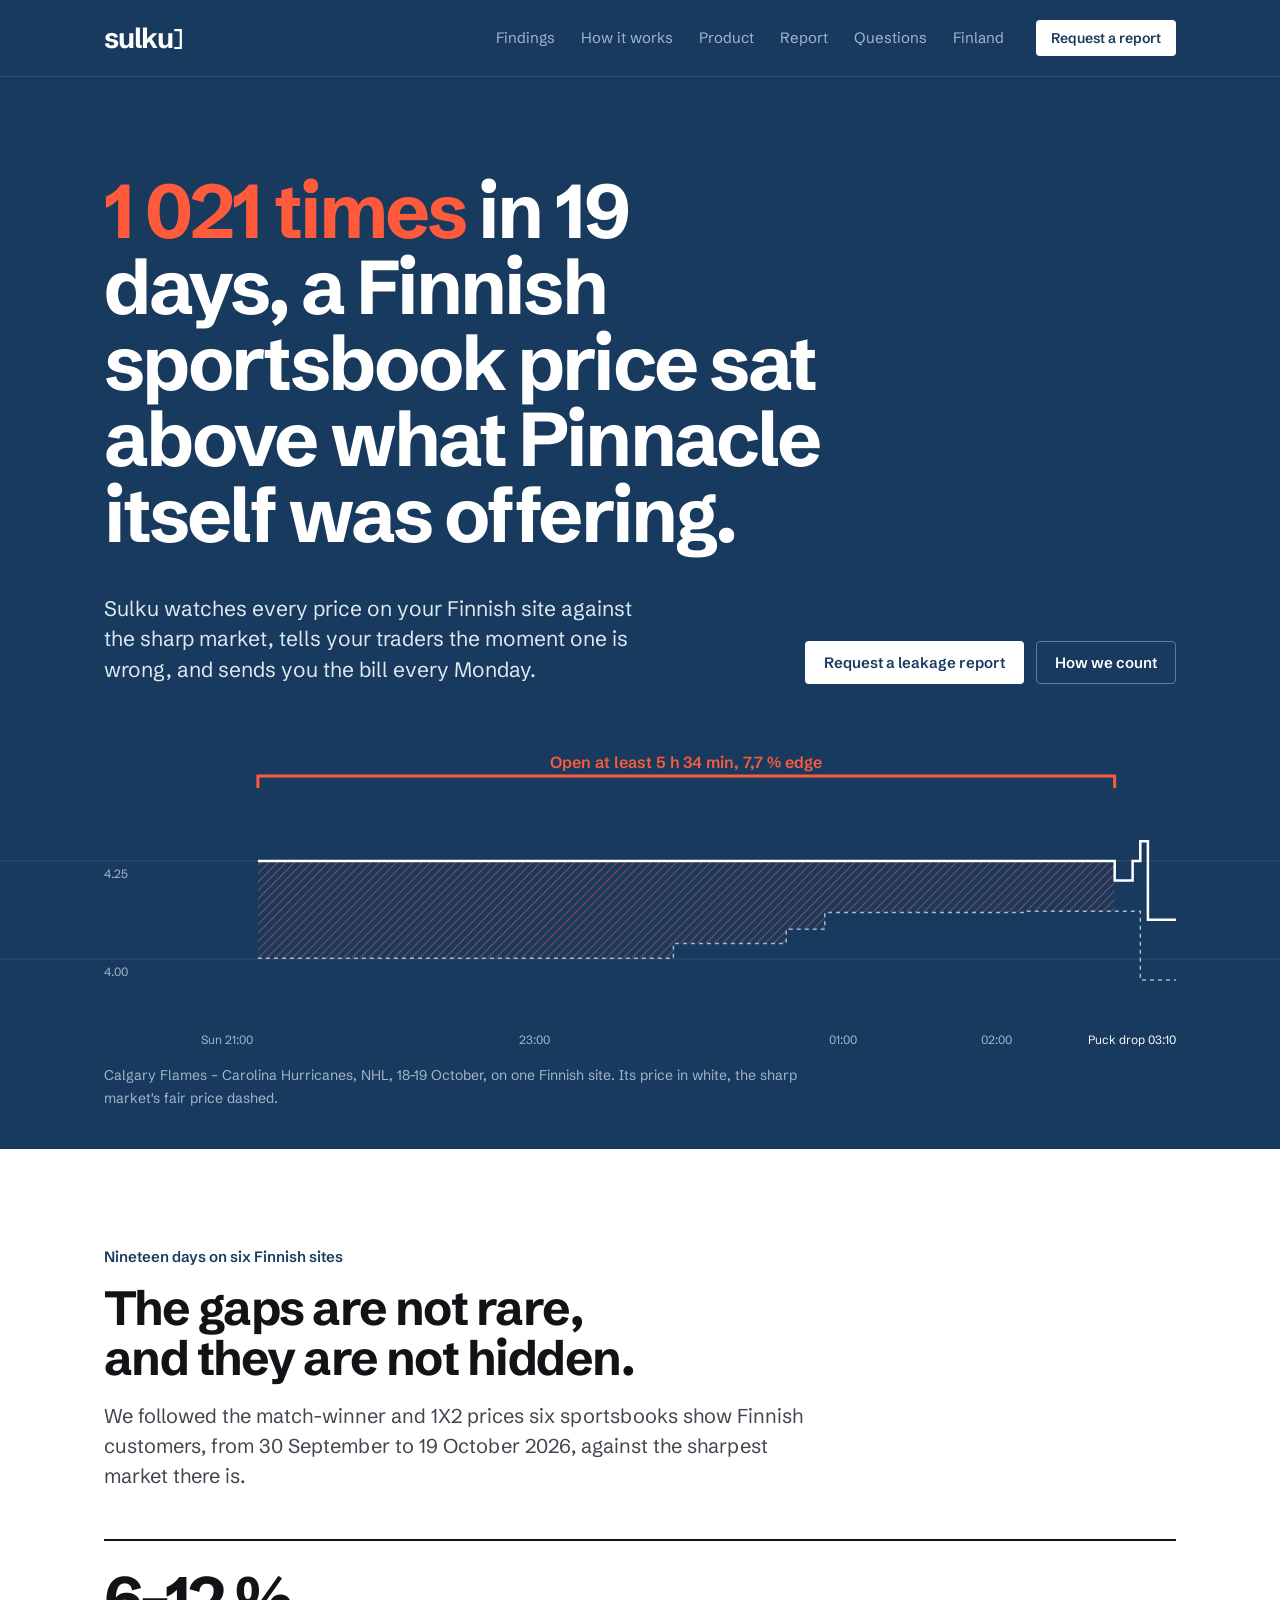
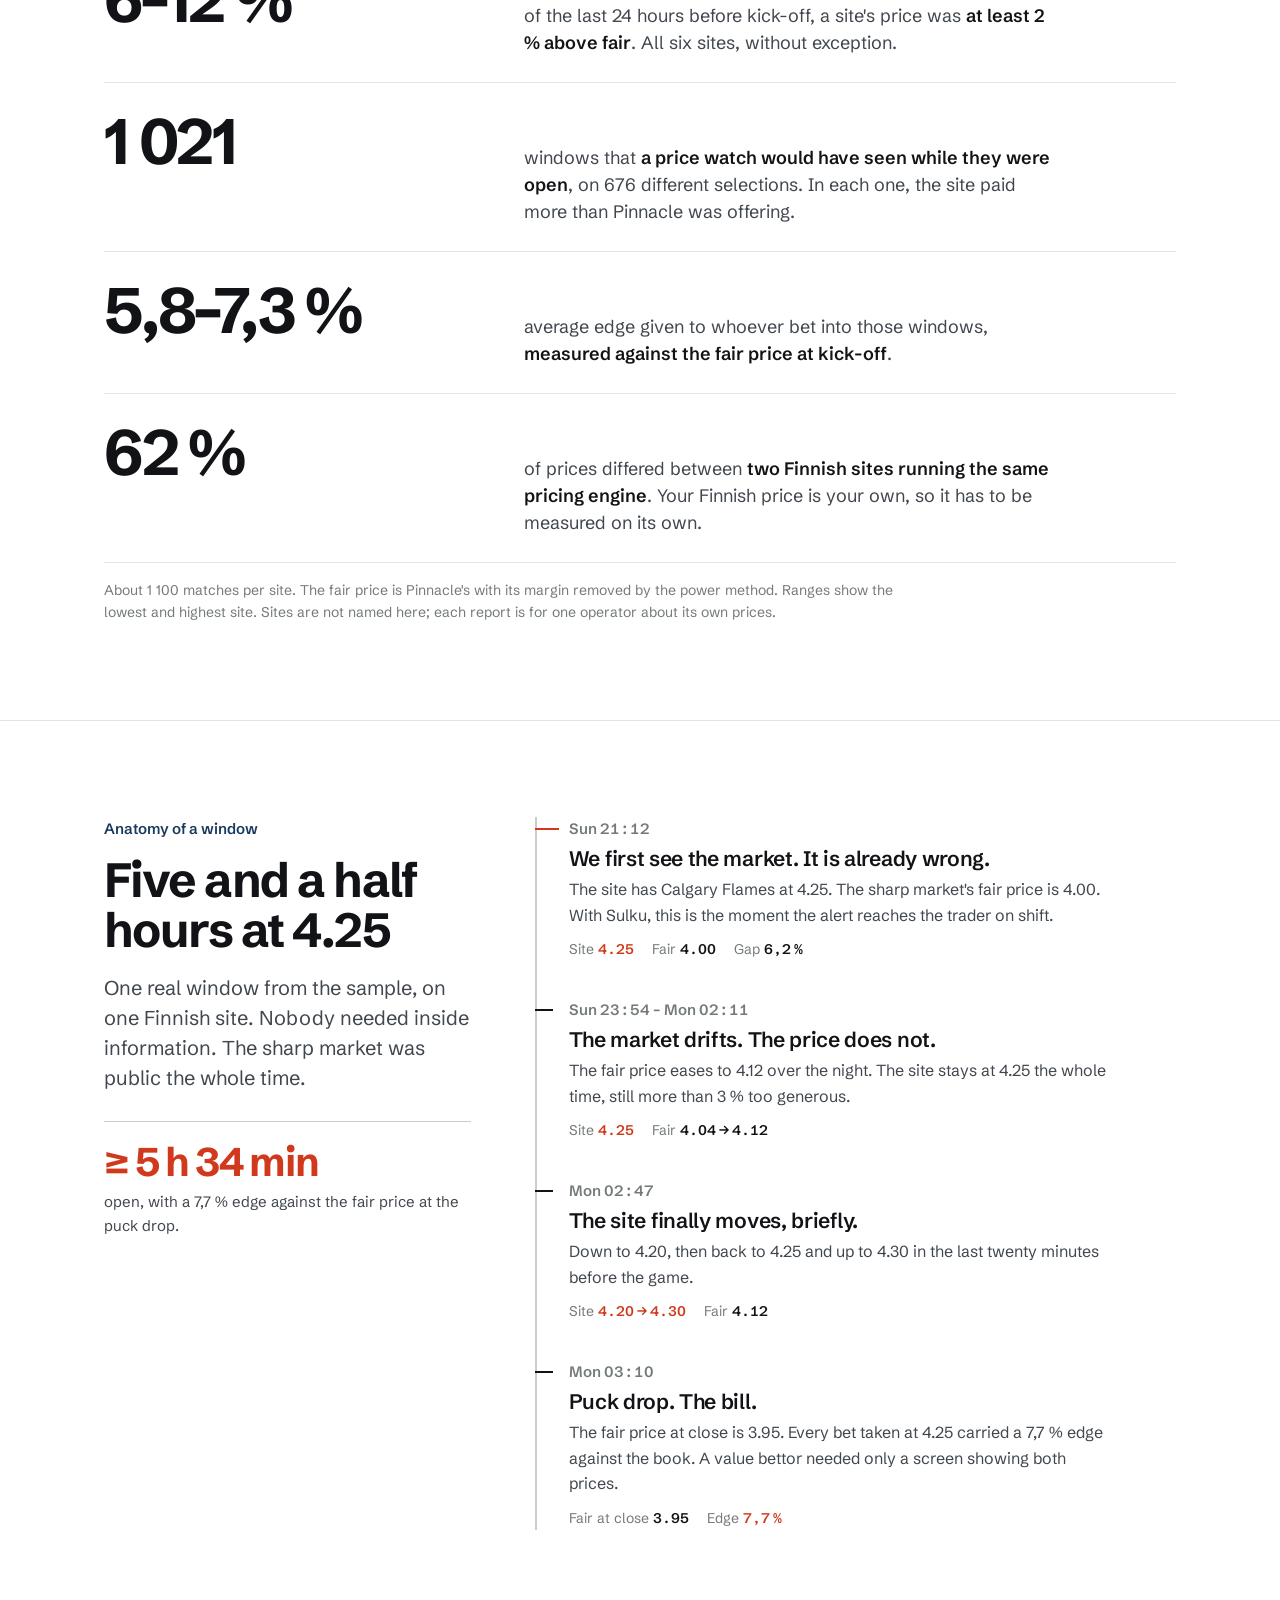
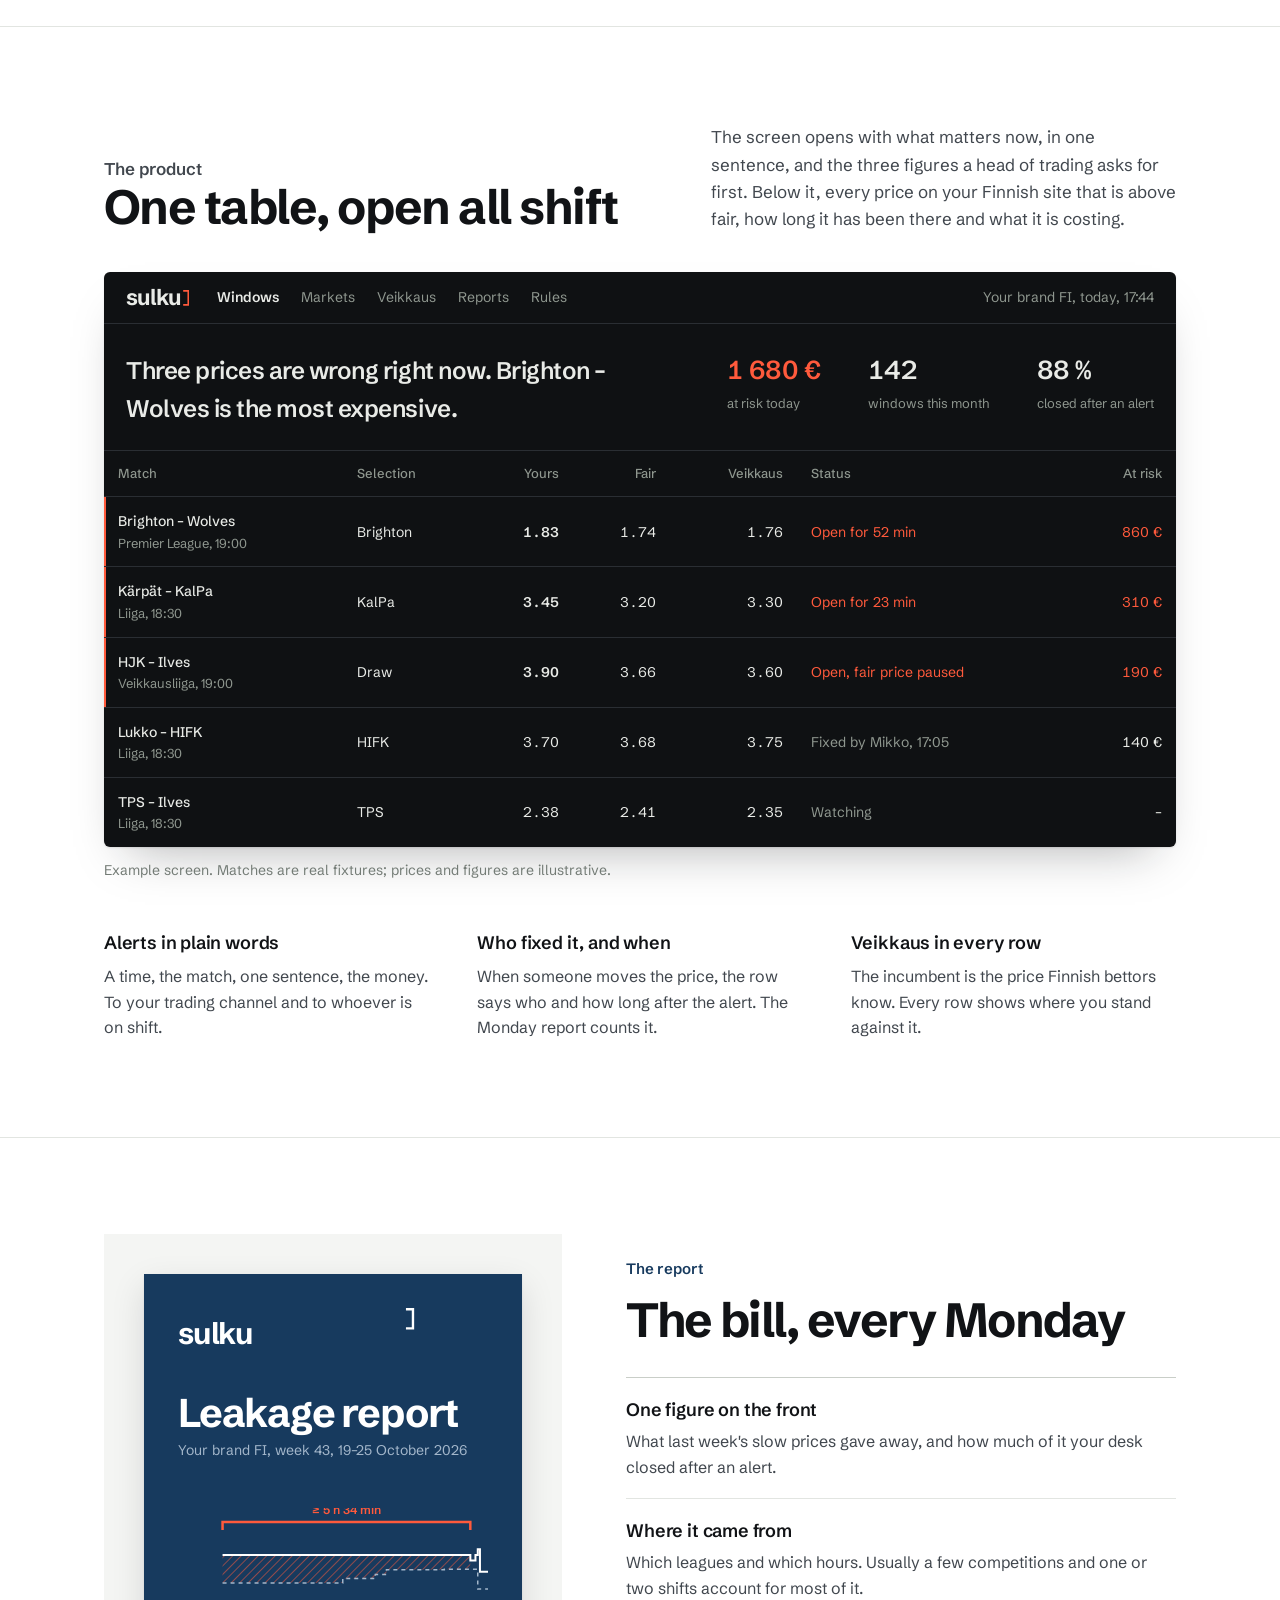
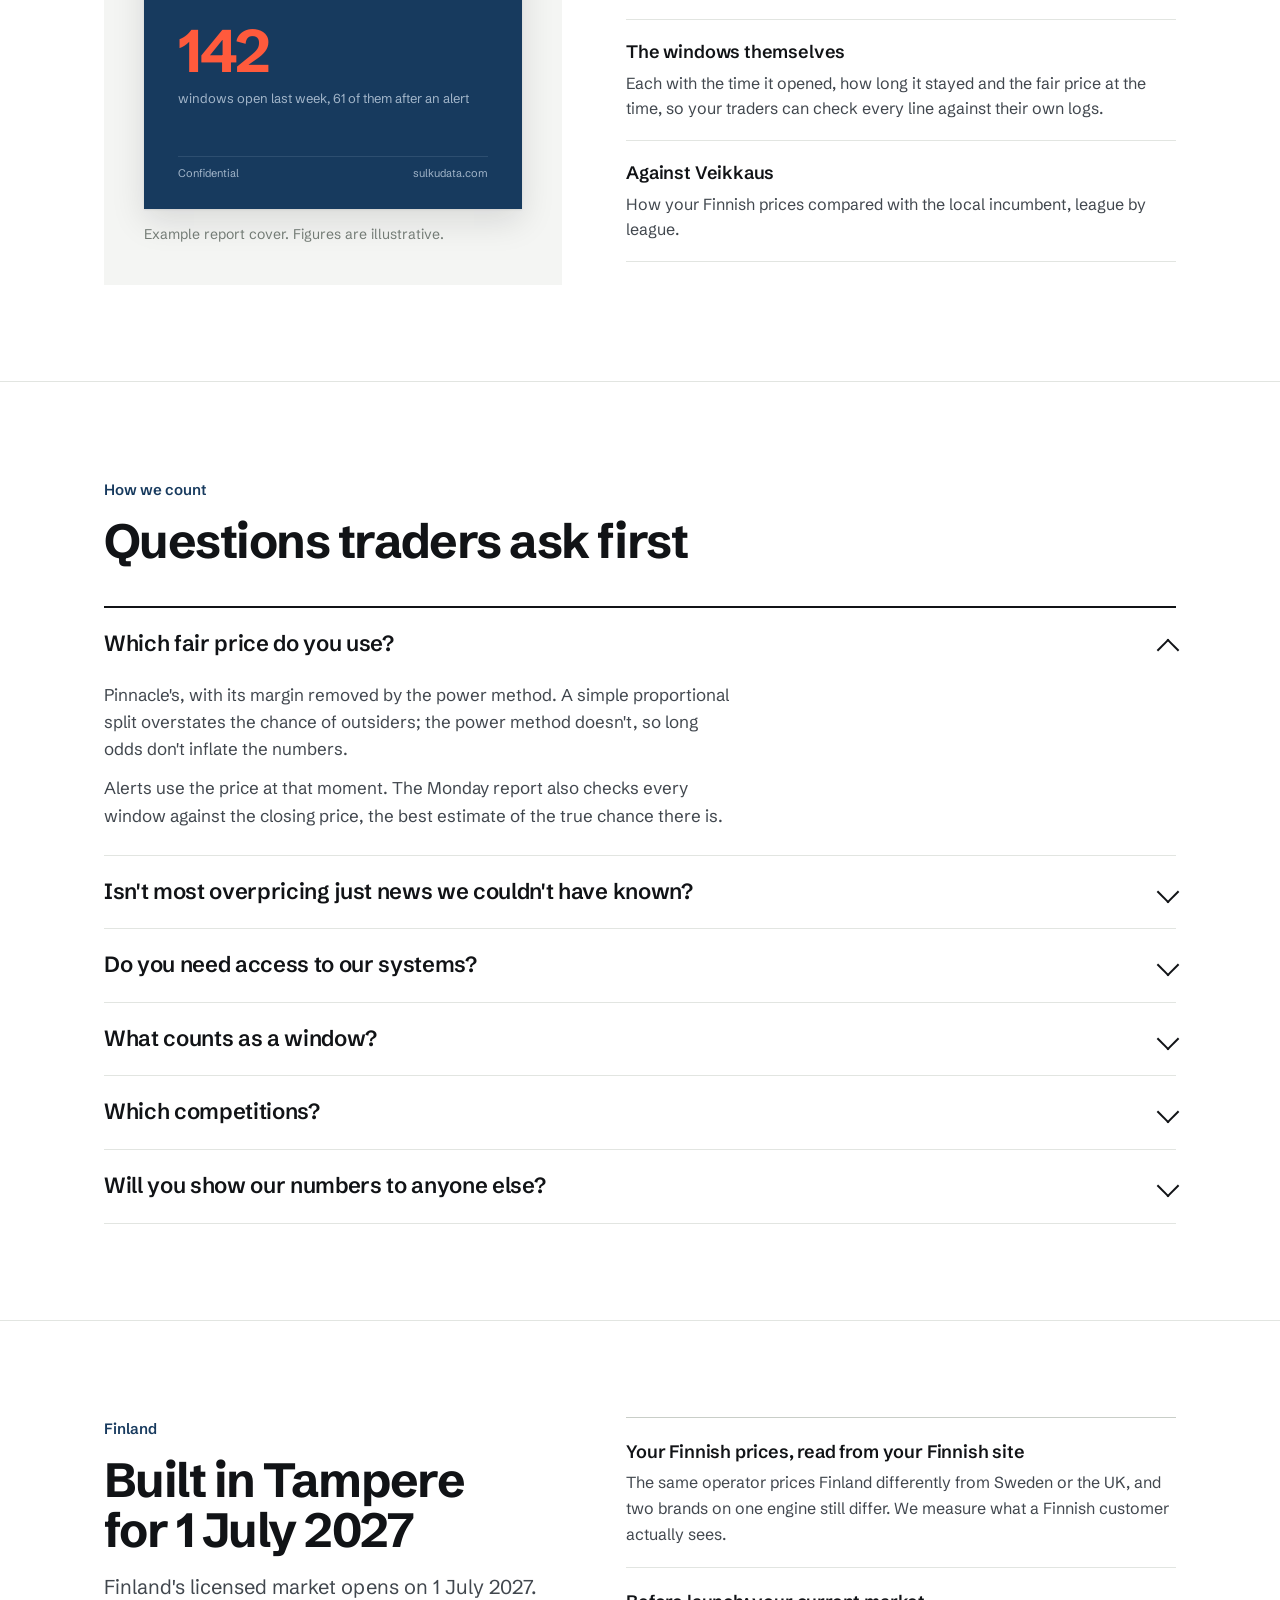
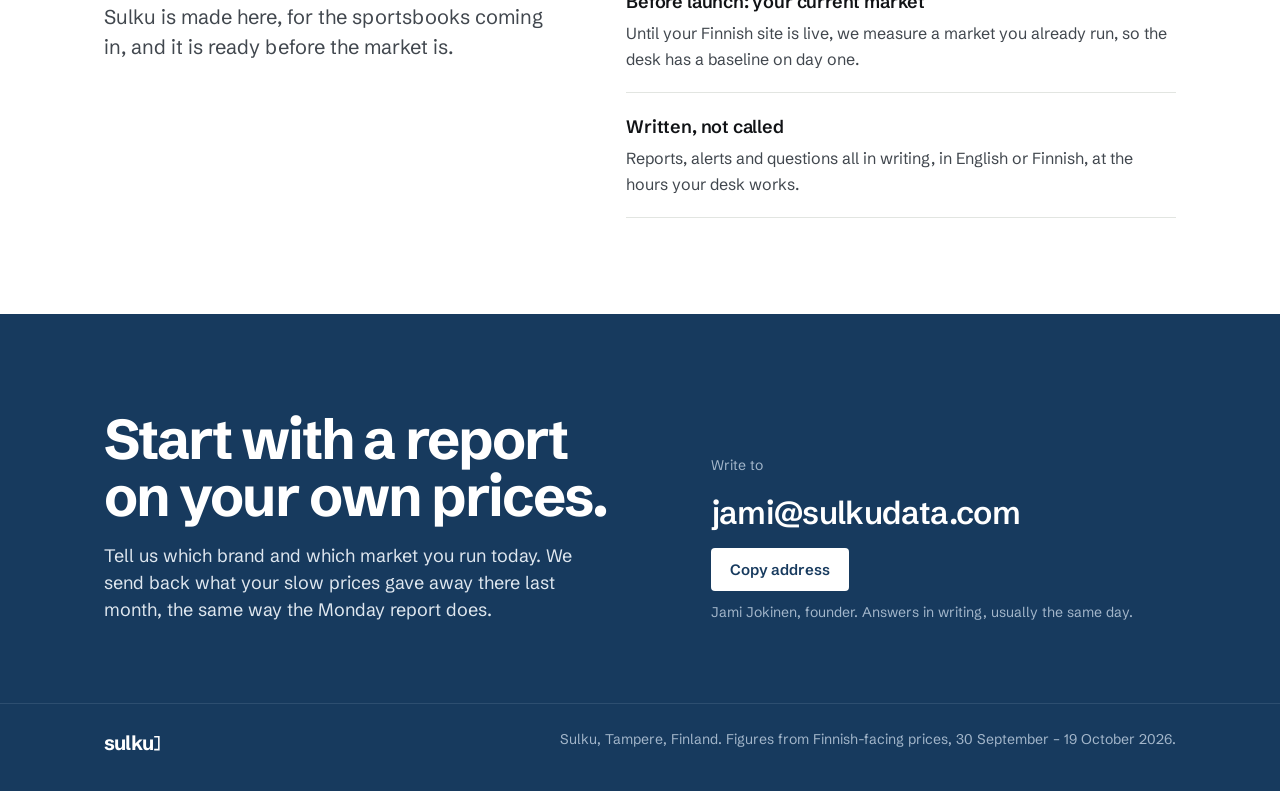
==== index.html @ 1290e309 "Sulku website: first release Co-Authored-By: Claude Opus 5.5 <noreply@anthropic.com>" ====
<!doctype html>
<html lang="en">
<head>
<meta charset="utf-8">
<meta name="viewport" content="width=device-width, initial-scale=1, viewport-fit=cover">
<title>Sulku: price-error alarm for Finnish sportsbooks</title>
<meta name="description" content="Sulku measures every price on your Finnish site against the sharp market, alerts your traders the moment one is wrong, and sends the bill every Monday. Built in Tampere for 1 July 2027.">
<meta property="og:type" content="website">
<meta property="og:url" content="https://sulkudata.com/">
<meta property="og:title" content="Sulku: every price you leave up too long has a cost">
<meta property="og:description" content="1 021 times in 19 days, a Finnish sportsbook price sat above what Pinnacle itself was offering. Sulku finds those windows while they are open.">
<meta property="og:image" content="https://sulkudata.com/og.png">
<meta name="twitter:card" content="summary_large_image">
<meta name="theme-color" content="#173a5e">
<link rel="icon" href="favicon.svg" type="image/svg+xml">
<link rel="canonical" href="https://sulkudata.com/">
<link rel="preconnect" href="https://fonts.googleapis.com">
<link rel="preconnect" href="https://fonts.gstatic.com" crossorigin>
<link rel="stylesheet" href="https://fonts.googleapis.com/css2?family=Schibsted+Grotesk:ital,wght@0,400;0,500;0,600;0,700;1,400&display=swap">
<style>
/* sulkudata.com per DESIGN.md. Structure differs from the customer prototypes: full-bleed opening line,
   fact rows, a timeline of one real window, the product screen, a question list. Light-only, colours explicit. */
:root {
  --paper: #ffffff; --tint: #f4f5f3; --line: #e2e5e1; --line-2: #c9cec8;
  --ink: #111316; --ink-2: #41474e; --grey: #737b75;
  --red: #d1391d; --pine: #2f6b55;
  --lake: #173a5e; --lake-line: #2d4e70; --lake-grey: #a3b6ca; --lake-red: #ff5a3c;
  --night: #0f1113; --night-2: #17191c; --night-line: #2a2e33; --night-ink: #e9ebe7; --night-grey: #8f978f; --night-red: #ff5a3c;
  --f: "Schibsted Grotesk", "Helvetica Neue", Arial, sans-serif;
  --gut: max(24px, env(safe-area-inset-left, 0px));
  color-scheme: light;
}
* { box-sizing: border-box; }
html { scroll-behavior: smooth; }
@media (prefers-reduced-motion: reduce) { html { scroll-behavior: auto; } }
body { margin: 0; background: var(--paper); color: var(--ink); font-family: var(--f); font-size: 16px; line-height: 1.6; font-feature-settings: "kern", "liga"; -webkit-font-smoothing: antialiased; }
img { max-width: 100%; }
.wrap { max-width: 1120px; margin: 0 auto; padding-left: max(24px, env(safe-area-inset-left, 0px)); padding-right: max(24px, env(safe-area-inset-right, 0px)); }
@media (max-width: 480px) { .wrap { padding-left: max(16px, env(safe-area-inset-left, 0px)); padding-right: max(16px, env(safe-area-inset-right, 0px)); } }
a { color: var(--lake); }
:focus-visible { outline: 2px solid var(--lake); outline-offset: 2px; }
h1, h2, h3 { text-wrap: balance; }
.small { font-size: 14px; color: var(--grey); }
.tn { font-variant-numeric: tabular-nums lining-nums; }
@media (prefers-reduced-motion: no-preference) { a, .btn, summary { transition: color .14s ease-out, background-color .14s ease-out, border-color .14s ease-out; } }

.wm { display: inline-flex; align-items: flex-end; gap: .055em; font-weight: 700; letter-spacing: -.04em; line-height: .8; color: inherit; text-decoration: none; }
.wm svg { width: .29em; height: .72em; flex: none; margin-bottom: .005em; }
.wm path { fill: currentColor; }
.wm.alarm path { fill: var(--night-red); }

.btn { display: inline-block; font: 600 15px/1 var(--f); border-radius: 4px; padding: 13px 18px; border: 1px solid transparent; cursor: pointer; text-decoration: none; }
.btn-ink { background: var(--ink); color: #fff; } .btn-ink:hover { background: #2a2e33; }
.btn-line { background: transparent; color: var(--ink); border-color: var(--line-2); } .btn-line:hover { border-color: var(--ink); }
.on-lake .btn-ink { background: #fff; color: var(--lake); } .on-lake .btn-ink:hover { background: #e4ebf2; }
.on-lake .btn-line { color: #fff; border-color: #5f7d9c; } .on-lake .btn-line:hover { border-color: #fff; }
.on-lake :focus-visible { outline-color: #fff; }

/* opening: headline, then the line runs edge to edge */
.hero { background: var(--lake); color: #fff; overflow: hidden; }
.mast { border-bottom: 1px solid var(--lake-line); }
.mast .wrap { display: flex; align-items: center; gap: 32px; padding-block: 20px; flex-wrap: wrap; }
.mast .wm { font-size: 28px; }
.mast nav { display: flex; gap: 26px; font-size: 15px; flex-wrap: wrap; margin-left: auto; }
.mast nav a { color: var(--lake-grey); text-decoration: none; } .mast nav a:hover { color: #fff; }
.mast .btn { padding: 10px 14px; font-size: 14px; }
@media (max-width: 860px) { .mast nav { display: none; } .mast .btn { margin-left: auto; } }
.hero-in { padding-block: 96px 24px; }
.hero h1 { margin: 0; font-weight: 700; font-size: clamp(40px, 6.4vw, 76px); line-height: 1.0; letter-spacing: -.038em; max-width: 17ch; }
.hero h1 em { font-style: normal; color: var(--lake-red); }
.hero-sub { display: grid; grid-template-columns: minmax(0, 6fr) minmax(0, 5fr); gap: 48px; margin-top: 40px; align-items: end; }
.hero-sub p { margin: 0; font-size: clamp(18px, 1.8vw, 21px); line-height: 1.45; color: #dfe7ef; max-width: 46ch; }
.hero-sub .acts { display: flex; gap: 12px; flex-wrap: wrap; justify-content: flex-end; }
@media (max-width: 860px) { .hero-in { padding-block: 56px 16px; } .hero-sub { grid-template-columns: 1fr; gap: 24px; margin-top: 28px; } .hero-sub .acts { justify-content: flex-start; } }
.bleed { margin-top: 24px; }
.bleed svg { display: block; width: 100%; }
.bleed p { margin: 0; padding-block: 12px 40px; font-size: 14px; color: var(--lake-grey); max-width: 80ch; }

/* sections */
.sec { border-top: 1px solid var(--line); }
.sec.plain { border-top: 0; }
.sec > .wrap { padding-block: 96px; }
.kicker { margin: 0 0 14px; font-size: 15px; font-weight: 600; color: var(--lake); }
.sec h2 { margin: 0; font-weight: 700; font-size: clamp(32px, 4vw, 48px); line-height: 1.04; letter-spacing: -.032em; max-width: 20ch; }
.sec .intro { margin: 18px 0 0; font-size: clamp(18px, 1.8vw, 20px); line-height: 1.5; color: var(--ink-2); max-width: 60ch; }
@media (max-width: 860px) { .sec > .wrap { padding-block: 64px; } }

/* fact rows */
.facts { margin-top: 48px; border-top: 2px solid var(--ink); }
.fact { display: grid; grid-template-columns: minmax(0, 4fr) minmax(0, 7fr); gap: 48px; padding-block: 26px; border-bottom: 1px solid var(--line); align-items: baseline; }
.fact b { font-weight: 700; font-size: clamp(40px, 5.4vw, 64px); letter-spacing: -.035em; line-height: 1; font-variant-numeric: proportional-nums lining-nums; }
.fact p { margin: 0; font-size: 18px; line-height: 1.5; color: var(--ink-2); max-width: 48ch; }
.fact p strong { color: var(--ink); font-weight: 600; }
.facts-note { margin: 16px 0 0; font-size: 14px; color: var(--grey); max-width: 90ch; }
@media (max-width: 760px) { .fact { grid-template-columns: 1fr; gap: 10px; padding-block: 22px; } }

/* timeline of one window */
.anat { display: grid; grid-template-columns: minmax(0, 4fr) minmax(0, 7fr); gap: 64px; align-items: start; }
.anat-head { position: sticky; top: 32px; }
.anat-head .sum { margin-top: 28px; padding-top: 20px; border-top: 1px solid var(--line-2); }
.anat-head .sum b { display: block; font-weight: 700; font-size: 40px; letter-spacing: -.03em; line-height: 1; color: var(--red); }
.anat-head .sum span { display: block; margin-top: 8px; color: var(--ink-2); font-size: 15px; }
.tl { list-style: none; margin: 0; padding: 0; border-left: 2px solid var(--line-2); }
.tl li { position: relative; padding: 0 0 36px 32px; }
.tl li:last-child { padding-bottom: 0; }
.tl li::before { content: ""; position: absolute; left: -2px; top: 11px; width: 18px; height: 2px; background: var(--ink); }
.tl li.hot::before { background: var(--red); width: 24px; }
.tl time { display: block; font-weight: 600; font-size: 15px; color: var(--grey); font-variant-numeric: tabular-nums; }
.tl h3 { margin: 4px 0 6px; font-weight: 600; font-size: 21px; letter-spacing: -.015em; line-height: 1.25; }
.tl p { margin: 0; color: var(--ink-2); max-width: 54ch; }
.tl .px { display: inline-flex; gap: 18px; margin-top: 10px; font-size: 14px; color: var(--grey); flex-wrap: wrap; }
.tl .px span b { color: var(--ink); font-weight: 600; font-variant-numeric: tabular-nums; }
.tl .px span b.r { color: var(--red); }
@media (max-width: 860px) { .anat { grid-template-columns: 1fr; gap: 36px; } .anat-head { position: static; } }

/* product */
.prod-head { display: grid; grid-template-columns: minmax(0, 6fr) minmax(0, 5fr); gap: 48px; align-items: end; margin-bottom: 40px; }
.prod-head p { margin: 0; color: var(--ink-2); font-size: 17px; max-width: 52ch; }
@media (max-width: 860px) { .prod-head { grid-template-columns: 1fr; gap: 16px; } }
.ui { background: var(--night); color: var(--night-ink); border-radius: 6px; overflow: hidden; box-shadow: 0 1px 2px rgba(17,19,22,.1), 0 24px 48px -24px rgba(17,19,22,.35); }
.ui-top { display: flex; align-items: center; gap: 28px; padding: 14px 22px; border-bottom: 1px solid var(--night-line); font-size: 14px; flex-wrap: wrap; }
.ui-top .wm { font-size: 22px; color: var(--night-ink); }
.ui-top nav { display: flex; gap: 22px; color: var(--night-grey); flex-wrap: wrap; }
.ui-top nav b { color: var(--night-ink); font-weight: 600; }
.ui-top .ctx { margin-left: auto; color: var(--night-grey); }
.ui-sum { display: flex; gap: 48px; padding: 26px 22px 22px; border-bottom: 1px solid var(--night-line); flex-wrap: wrap; align-items: baseline; }
.ui-sum h4 { margin: 0; font-weight: 600; font-size: 24px; letter-spacing: -.02em; flex: 1 1 320px; }
.ui-sum .fig { display: grid; gap: 2px; }
.ui-sum .fig b { font-weight: 600; font-size: 26px; letter-spacing: -.02em; font-variant-numeric: tabular-nums lining-nums; }
.ui-sum .fig b.r { color: var(--night-red); }
.ui-sum .fig span { font-size: 13px; color: var(--night-grey); }
.ui-tbl { overflow-x: auto; }
.ui-tbl table { border-collapse: collapse; width: 100%; min-width: 760px; font-size: 14px; }
.ui-tbl th { text-align: left; font-weight: 500; font-size: 13px; color: var(--night-grey); padding: 12px 14px; border-bottom: 1px solid var(--night-line); white-space: nowrap; }
.ui-tbl td { padding: 13px 14px; border-bottom: 1px solid var(--night-line); white-space: nowrap; }
.ui-tbl tr:last-child td { border-bottom: 0; }
.ui-tbl th.n, .ui-tbl td.n { text-align: right; font-variant-numeric: tabular-nums lining-nums; }
.ui-tbl tr.open td:first-child { box-shadow: inset 2px 0 0 var(--night-red); }
.ui-tbl .m { display: block; font-weight: 500; } .ui-tbl .l { display: block; font-size: 13px; color: var(--night-grey); }
.ui-tbl .st { color: var(--night-grey); } .ui-tbl tr.open .st { color: var(--night-red); }
.ui-tbl td.n.r { color: var(--night-red); } .ui-tbl .hi { color: var(--night-ink); font-weight: 600; }
.ui-cap { margin: 12px 0 0; }
.trio { display: grid; grid-template-columns: repeat(3, minmax(0, 1fr)); gap: 48px; margin-top: 48px; }
.trio div { min-width: 0; }
.trio h3 { margin: 0 0 6px; font-weight: 600; font-size: 18px; letter-spacing: -.01em; }
.trio p { margin: 0; color: var(--ink-2); }
@media (max-width: 860px) { .trio { grid-template-columns: 1fr; gap: 24px; } }

/* report */
.rep { display: grid; grid-template-columns: minmax(0, 5fr) minmax(0, 6fr); gap: 64px; align-items: center; }
.a4 { background: var(--tint); padding: 40px; }
.a4 .page { background: var(--lake); color: #fff; aspect-ratio: 210 / 297; max-width: 100%; box-shadow: 0 1px 2px rgba(17,19,22,.08), 0 12px 32px rgba(17,19,22,.12); padding: 9% 9% 7%; display: flex; flex-direction: column; justify-content: space-between; }
.a4 .page .wm { font-size: clamp(22px, 2.6vw, 30px); }
.a4 .page .ttl { display: grid; gap: 6px; }
.a4 .page .ttl b { font-weight: 700; font-size: clamp(26px, 3.4vw, 40px); letter-spacing: -.03em; line-height: 1; }
.a4 .page .ttl span { font-size: 14px; color: var(--lake-grey); }
.a4 .page svg { display: block; width: 100%; margin-bottom: 16px; }
.a4 .page .big { font-weight: 700; font-size: clamp(36px, 5.4vw, 60px); letter-spacing: -.04em; color: var(--lake-red); line-height: 1; }
.a4 .page .cap { color: var(--lake-grey); font-size: 13px; margin: 8px 0 0; }
.a4 .page .ft { display: flex; justify-content: space-between; font-size: 11px; color: var(--lake-grey); border-top: 1px solid var(--lake-line); padding-top: 8px; gap: 8px; }
.rep-list { list-style: none; margin: 32px 0 0; padding: 0; border-top: 1px solid var(--line-2); }
.rep-list li { padding-block: 18px; border-bottom: 1px solid var(--line); }
.rep-list h3 { margin: 0 0 4px; font-weight: 600; font-size: 18px; letter-spacing: -.01em; }
.rep-list p { margin: 0; color: var(--ink-2); max-width: 54ch; }
@media (max-width: 860px) { .rep { grid-template-columns: 1fr; gap: 36px; } }

/* questions */
.qa { margin-top: 40px; border-top: 2px solid var(--ink); }
.qa details { border-bottom: 1px solid var(--line); }
.qa summary { list-style: none; cursor: pointer; display: grid; grid-template-columns: minmax(0, 1fr) 24px; gap: 24px; padding-block: 22px; font-weight: 600; font-size: clamp(18px, 2vw, 22px); letter-spacing: -.015em; line-height: 1.3; }
.qa summary::-webkit-details-marker { display: none; }
.qa summary::after { content: ""; width: 14px; height: 14px; margin-top: 6px; border-right: 2px solid var(--ink); border-bottom: 2px solid var(--ink); transform: rotate(45deg); justify-self: end; }
.qa details[open] summary::after { transform: rotate(225deg); margin-top: 12px; }
.qa summary:hover { color: var(--lake); }
.qa .a { padding: 0 48px 26px 0; display: grid; gap: 12px; max-width: 68ch; }
.qa .a p { margin: 0; color: var(--ink-2); font-size: 17px; }

/* finland */
.fi-grid { display: grid; grid-template-columns: minmax(0, 5fr) minmax(0, 6fr); gap: 64px; align-items: start; }
.fi-list { list-style: none; margin: 0; padding: 0; border-top: 1px solid var(--line-2); }
.fi-list li { padding-block: 20px; border-bottom: 1px solid var(--line); }
.fi-list h3 { margin: 0 0 4px; font-weight: 600; font-size: 18px; letter-spacing: -.01em; }
.fi-list p { margin: 0; color: var(--ink-2); }
@media (max-width: 860px) { .fi-grid { grid-template-columns: 1fr; gap: 32px; } }

/* closing */
.close { background: var(--lake); color: #fff; }
.close .wrap { padding-block: 96px 80px; display: grid; grid-template-columns: minmax(0, 6fr) minmax(0, 5fr); gap: 48px; align-items: end; }
.close h2 { margin: 0; font-weight: 700; font-size: clamp(34px, 4.6vw, 56px); line-height: 1.02; letter-spacing: -.035em; max-width: 15ch; }
.close p { margin: 18px 0 0; color: #dfe7ef; font-size: 18px; line-height: 1.5; max-width: 46ch; }
.mail { display: grid; gap: 10px; }
.mail .addr { font-weight: 600; font-size: clamp(24px, 2.8vw, 32px); letter-spacing: -.02em; overflow-wrap: anywhere; color: #fff; text-decoration: none; }
.mail .addr:hover { text-decoration: underline; text-underline-offset: 4px; }
.mail .row { display: flex; gap: 12px; flex-wrap: wrap; align-items: center; }
.mail .note { font-size: 14px; color: var(--lake-grey); }
@media (max-width: 860px) { .close .wrap { grid-template-columns: 1fr; padding-block: 64px 56px; } }
.foot { background: var(--lake); color: var(--lake-grey); border-top: 1px solid var(--lake-line); }
.foot .wrap { padding-block: 24px 40px; display: flex; justify-content: space-between; gap: 20px; flex-wrap: wrap; font-size: 14px; }
.foot .wm { font-size: 20px; color: #fff; }
</style>
</head>
<body>

<header class="hero on-lake">
  <div class="mast">
    <div class="wrap">
      <a class="wm" href="#top" aria-label="Sulku, home">sulku<svg viewBox="0 0 38 100" aria-hidden="true"><path d="M0 0H38V100H0V89H27V11H0Z"/></svg></a>
      <nav aria-label="Main"><a href="#facts">Findings</a><a href="#window">How it works</a><a href="#product">Product</a><a href="#report">Report</a><a href="#questions">Questions</a><a href="#finland">Finland</a></nav>
      <a class="btn btn-ink" href="#contact">Request a report</a>
    </div>
  </div>
  <div class="wrap hero-in" id="top">
    <h1><em>1 021 times</em> in 19 days, a Finnish sportsbook price sat above what Pinnacle itself was offering.</h1>
    <div class="hero-sub">
      <p>Sulku watches every price on your Finnish site against the sharp market, tells your traders the moment one is wrong, and sends you the bill every Monday.</p>
      <div class="acts"><a class="btn btn-ink" href="#contact">Request a leakage report</a><a class="btn btn-line" href="#questions">How we count</a></div>
    </div>
  </div>
  <div class="bleed">
    <svg id="kv" role="img" aria-label="On one Finnish site, Calgary Flames stayed at 4.25 from 21:12 while the fair price moved between 4.00 and 4.12; the window stayed open at least 5 hours 34 minutes with a 7.7 percent edge."></svg>
    <div class="wrap"><p>Calgary Flames – Carolina Hurricanes, NHL, 18–19 October, on one Finnish site. Its price in white, the sharp market's fair price dashed.</p></div>
  </div>
</header>

<main>
<section class="sec plain" id="facts">
  <div class="wrap">
    <p class="kicker">Nineteen days on six Finnish sites</p>
    <h2>The gaps are not rare, and they are not hidden.</h2>
    <p class="intro">We followed the match-winner and 1X2 prices six sportsbooks show Finnish customers, from 30 September to 19 October 2026, against the sharpest market there is.</p>
    <div class="facts">
      <div class="fact"><b>6–12 %</b><p>of the last 24 hours before kick-off, a site's price was <strong>at least 2 % above fair</strong>. All six sites, without exception.</p></div>
      <div class="fact"><b>1 021</b><p>windows that <strong>a price watch would have seen while they were open</strong>, on 676 different selections. In each one, the site paid more than Pinnacle was offering.</p></div>
      <div class="fact"><b>5,8–7,3 %</b><p>average edge given to whoever bet into those windows, <strong>measured against the fair price at kick-off</strong>.</p></div>
      <div class="fact"><b>62 %</b><p>of prices differed between <strong>two Finnish sites running the same pricing engine</strong>. Your Finnish price is your own, so it has to be measured on its own.</p></div>
    </div>
    <p class="facts-note">About 1 100 matches per site. The fair price is Pinnacle's with its margin removed by the power method. Ranges show the lowest and highest site. Sites are not named here; each report is for one operator about its own prices.</p>
  </div>
</section>

<section class="sec" id="window">
  <div class="wrap">
    <div class="anat">
      <div class="anat-head">
        <p class="kicker">Anatomy of a window</p>
        <h2>Five and a half hours at 4.25</h2>
        <p class="intro">One real window from the sample, on one Finnish site. Nobody needed inside information. The sharp market was public the whole time.</p>
        <div class="sum"><b class="tn">≥ 5 h 34 min</b><span>open, with a 7,7 % edge against the fair price at the puck drop.</span></div>
      </div>
      <ol class="tl">
        <li class="hot"><time>Sun 21:12</time><h3>We first see the market. It is already wrong.</h3><p>The site has Calgary Flames at 4.25. The sharp market's fair price is 4.00. With Sulku, this is the moment the alert reaches the trader on shift.</p><div class="px"><span>Site <b class="r">4.25</b></span><span>Fair <b>4.00</b></span><span>Gap <b>6,2 %</b></span></div></li>
        <li><time>Sun 23:54 – Mon 02:11</time><h3>The market drifts. The price does not.</h3><p>The fair price eases to 4.12 over the night. The site stays at 4.25 the whole time, still more than 3 % too generous.</p><div class="px"><span>Site <b class="r">4.25</b></span><span>Fair <b>4.04 → 4.12</b></span></div></li>
        <li><time>Mon 02:47</time><h3>The site finally moves, briefly.</h3><p>Down to 4.20, then back to 4.25 and up to 4.30 in the last twenty minutes before the game.</p><div class="px"><span>Site <b class="r">4.20 → 4.30</b></span><span>Fair <b>4.12</b></span></div></li>
        <li><time>Mon 03:10</time><h3>Puck drop. The bill.</h3><p>The fair price at close is 3.95. Every bet taken at 4.25 carried a 7,7 % edge against the book. A value bettor needed only a screen showing both prices.</p><div class="px"><span>Fair at close <b>3.95</b></span><span>Edge <b class="r">7,7 %</b></span></div></li>
      </ol>
    </div>
  </div>
</section>

<section class="sec" id="product">
  <div class="wrap">
    <div class="prod-head">
      <div>
        <p class="kicker">The product</p>
        <h2>One table, open all shift</h2>
      </div>
      <p>The screen opens with what matters now, in one sentence, and the three figures a head of trading asks for first. Below it, every price on your Finnish site that is above fair, how long it has been there and what it is costing.</p>
    </div>
    <div class="ui" role="img" aria-label="Example of the Sulku trading screen with three open windows">
      <div class="ui-top">
        <span class="wm alarm">sulku<svg viewBox="0 0 38 100" aria-hidden="true"><path d="M0 0H38V100H0V89H27V11H0Z"/></svg></span>
        <nav><b>Windows</b><span>Markets</span><span>Veikkaus</span><span>Reports</span><span>Rules</span></nav>
        <span class="ctx">Your brand FI, today, 17:44</span>
      </div>
      <div class="ui-sum">
        <h4>Three prices are wrong right now. Brighton – Wolves is the most expensive.</h4>
        <div class="fig"><b class="r">1 680 €</b><span>at risk today</span></div>
        <div class="fig"><b>142</b><span>windows this month</span></div>
        <div class="fig"><b>88 %</b><span>closed after an alert</span></div>
      </div>
      <div class="ui-tbl">
        <table>
          <thead><tr><th>Match</th><th>Selection</th><th class="n">Yours</th><th class="n">Fair</th><th class="n">Veikkaus</th><th>Status</th><th class="n">At risk</th></tr></thead>
          <tbody>
            <tr class="open"><td><span class="m">Brighton – Wolves</span><span class="l">Premier League, 19:00</span></td><td>Brighton</td><td class="n hi">1.83</td><td class="n">1.74</td><td class="n">1.76</td><td class="st">Open for 52 min</td><td class="n r">860 €</td></tr>
            <tr class="open"><td><span class="m">Kärpät – KalPa</span><span class="l">Liiga, 18:30</span></td><td>KalPa</td><td class="n hi">3.45</td><td class="n">3.20</td><td class="n">3.30</td><td class="st">Open for 23 min</td><td class="n r">310 €</td></tr>
            <tr class="open"><td><span class="m">HJK – Ilves</span><span class="l">Veikkausliiga, 19:00</span></td><td>Draw</td><td class="n hi">3.90</td><td class="n">3.66</td><td class="n">3.60</td><td class="st">Open, fair price paused</td><td class="n r">190 €</td></tr>
            <tr><td><span class="m">Lukko – HIFK</span><span class="l">Liiga, 18:30</span></td><td>HIFK</td><td class="n">3.70</td><td class="n">3.68</td><td class="n">3.75</td><td class="st">Fixed by Mikko, 17:05</td><td class="n">140 €</td></tr>
            <tr><td><span class="m">TPS – Ilves</span><span class="l">Liiga, 18:30</span></td><td>TPS</td><td class="n">2.38</td><td class="n">2.41</td><td class="n">2.35</td><td class="st">Watching</td><td class="n">–</td></tr>
          </tbody>
        </table>
      </div>
    </div>
    <p class="small ui-cap">Example screen. Matches are real fixtures; prices and figures are illustrative.</p>
    <div class="trio">
      <div><h3>Alerts in plain words</h3><p>A time, the match, one sentence, the money. To your trading channel and to whoever is on shift.</p></div>
      <div><h3>Who fixed it, and when</h3><p>When someone moves the price, the row says who and how long after the alert. The Monday report counts it.</p></div>
      <div><h3>Veikkaus in every row</h3><p>The incumbent is the price Finnish bettors know. Every row shows where you stand against it.</p></div>
    </div>
  </div>
</section>

<section class="sec" id="report">
  <div class="wrap">
    <div class="rep">
      <div class="a4">
        <div class="page">
          <span class="wm">sulku<svg viewBox="0 0 38 100" aria-hidden="true"><path d="M0 0H38V100H0V89H27V11H0Z"/></svg></span>
          <div class="ttl"><b>Leakage report</b><span>Your brand FI, week 43, 19–25 October 2026</span></div>
          <div><svg id="kv-mini" aria-hidden="true"></svg><div class="big">142</div><p class="cap">windows open last week, 61 of them after an alert</p></div>
          <div class="ft"><span>Confidential</span><span>sulkudata.com</span></div>
        </div>
        <p class="small" style="margin:14px 0 0">Example report cover. Figures are illustrative.</p>
      </div>
      <div>
        <p class="kicker">The report</p>
        <h2>The bill, every Monday</h2>
        <ul class="rep-list">
          <li><h3>One figure on the front</h3><p>What last week's slow prices gave away, and how much of it your desk closed after an alert.</p></li>
          <li><h3>Where it came from</h3><p>Which leagues and which hours. Usually a few competitions and one or two shifts account for most of it.</p></li>
          <li><h3>The windows themselves</h3><p>Each with the time it opened, how long it stayed and the fair price at the time, so your traders can check every line against their own logs.</p></li>
          <li><h3>Against Veikkaus</h3><p>How your Finnish prices compared with the local incumbent, league by league.</p></li>
        </ul>
      </div>
    </div>
  </div>
</section>

<section class="sec" id="questions">
  <div class="wrap">
    <p class="kicker">How we count</p>
    <h2>Questions traders ask first</h2>
    <div class="qa">
      <details open><summary>Which fair price do you use?</summary><div class="a"><p>Pinnacle's, with its margin removed by the power method. A simple proportional split overstates the chance of outsiders; the power method doesn't, so long odds don't inflate the numbers.</p><p>Alerts use the price at that moment. The Monday report also checks every window against the closing price, the best estimate of the true chance there is.</p></div></details>
      <details><summary>Isn't most overpricing just news we couldn't have known?</summary><div class="a"><p>Most of it, yes. Line-ups, injuries and goalies move the market after your price is set. In our sample about three windows in ten were visible at the time. Those are the ones we bill, because they are the ones a value bettor uses and the ones your desk can close.</p></div></details>
      <details><summary>Do you need access to our systems?</summary><div class="a"><p>No. We read the prices your Finnish customers see. If you share stake data, the report turns estimated value into exact figures, but it isn't needed to start.</p></div></details>
      <details><summary>What counts as a window?</summary><div class="a"><p>Your price at least 2 % above the fair price at that moment, and still at least 2 % above the fair price at kick-off. You can set your own threshold. Edges above 30 % are treated as likely feed errors and shown separately.</p></div></details>
      <details><summary>Which competitions?</summary><div class="a"><p>Every match-winner and 1X2 market the sharp market prices, football, ice hockey, basketball, tennis, American football and more, Veikkausliiga included. Liiga and Mestis are priced 1X2 by most Finnish sites and only two-way by Pinnacle; matching the two is the next thing we are adding.</p></div></details>
      <details><summary>Will you show our numbers to anyone else?</summary><div class="a"><p>No. Each report is for one operator about its own prices. Public figures on this page are ranges across six sites, with no site named.</p></div></details>
    </div>
  </div>
</section>

<section class="sec" id="finland">
  <div class="wrap">
    <div class="fi-grid">
      <div>
        <p class="kicker">Finland</p>
        <h2>Built in Tampere for 1 July 2027</h2>
        <p class="intro">Finland's licensed market opens on 1 July 2027. Sulku is made here, for the sportsbooks coming in, and it is ready before the market is.</p>
      </div>
      <ul class="fi-list">
        <li><h3>Your Finnish prices, read from your Finnish site</h3><p>The same operator prices Finland differently from Sweden or the UK, and two brands on one engine still differ. We measure what a Finnish customer actually sees.</p></li>
        <li><h3>Before launch: your current market</h3><p>Until your Finnish site is live, we measure a market you already run, so the desk has a baseline on day one.</p></li>
        <li><h3>Written, not called</h3><p>Reports, alerts and questions all in writing, in English or Finnish, at the hours your desk works.</p></li>
      </ul>
    </div>
  </div>
</section>
</main>

<section class="close on-lake" id="contact">
  <div class="wrap">
    <div>
      <h2>Start with a report on your own prices.</h2>
      <p>Tell us which brand and which market you run today. We send back what your slow prices gave away there last month, the same way the Monday report does.</p>
    </div>
    <div class="mail">
      <span class="note">Write to</span>
      <a class="addr" id="addr" href="mailto:jami@sulkudata.com">jami@sulkudata.com</a>
      <div class="row"><button class="btn btn-ink" type="button" id="copy">Copy address</button><span class="note" id="copied" role="status"></span></div>
      <span class="note">Jami Jokinen, founder. Answers in writing, usually the same day.</span>
    </div>
  </div>
</section>
<footer class="foot">
  <div class="wrap">
    <span class="wm">sulku<svg viewBox="0 0 38 100" aria-hidden="true"><path d="M0 0H38V100H0V89H27V11H0Z"/></svg></span>
    <span>Sulku, Tampere, Finland. Figures from Finnish-facing prices, 30 September – 19 October 2026.</span>
  </div>
</footer>

<script>
(function () {
  // Calgary Flames – Carolina Hurricanes, one Finnish site: [start, end, site price, fair price now] (epoch s)
  const K = { alkaa: 1792368600, ikkuna: [1792347125, 1792367165], pts: [[1792347125, 1792356844, 4.25, 4.002], [1792356844, 1792359483, 4.25, 4.04], [1792359483, 1792360385, 4.25, 4.076], [1792360385, 1792365064, 4.25, 4.119], [1792365064, 1792367165, 4.25, 4.122], [1792367165, 1792367584, 4.2, 4.122], [1792367584, 1792367764, 4.25, 4.122], [1792367764, 1792367943, 4.3, 3.947], [1792367943, 1792368600, 4.1, 3.947]] };
  const hel = new Intl.DateTimeFormat("en-GB", { timeZone: "Europe/Helsinki", hour: "2-digit", minute: "2-digit", hour12: false });
  const day = new Intl.DateTimeFormat("en-GB", { timeZone: "Europe/Helsinki", weekday: "short" });
  const F = 'font-family="Schibsted Grotesk, Arial"';
  let pid = 0;
  function draw(svg, full) {
    const W = Math.round(svg.getBoundingClientRect().width); if (!W) return;
    const inner = Math.min(W, 1120), pad = full ? Math.max((W - inner) / 2 + (W < 480 ? 16 : 24), 16) : 0;
    const H = full ? (W < 600 ? 240 : 320) : 96, T = full ? 70 : 30, B = full ? 34 : 4;
    const t0 = K.pts[0][0] - 3600, t1 = K.alkaa, lo = 3.85, hi = 4.40;
    const x = t => pad + (t - t0) / (t1 - t0) * (W - 2 * pad), y = o => T + (hi - o) / (hi - lo) * (H - T - B);
    const step = k => K.pts.map((p, i) => `${i ? "L" : "M"}${x(p[0]).toFixed(1)} ${y(p[k]).toFixed(1)}H${x(p[1]).toFixed(1)}`).join("");
    const id = "h" + pid++;
    let s = `<defs><pattern id="${id}" width="6" height="6" patternUnits="userSpaceOnUse" patternTransform="rotate(45)"><line x1="0" y1="0" x2="0" y2="6" stroke="#ff5a3c" stroke-width="1.3"/></pattern></defs>`;
    if (full) {
      [4.0, 4.25].forEach(o => { s += `<line x1="0" x2="${W}" y1="${y(o)}" y2="${y(o)}" stroke="#2d4e70"/><text x="${pad}" y="${y(o) + 17}" font-size="12" fill="#a3b6ca" ${F}>${o.toFixed(2)}</text>`; });
      const ticks = W < 600 ? [1792350000, 1792360800] : [1792346400, 1792353600, 1792360800, 1792364400];
      ticks.forEach(t => { const l = hel.format(t * 1000); s += `<text x="${x(t)}" y="${H - 8}" text-anchor="middle" font-size="12" fill="#a3b6ca" ${F}>${l === "00:00" || t === ticks[0] ? day.format(t * 1000) + " " : ""}${l}</text>`; });
      s += `<text x="${W - pad}" y="${H - 8}" text-anchor="end" font-size="12" fill="#fff" ${F}>Puck drop 03:10</text>`;
    }
    let r = "";
    K.pts.forEach(p => { const a = Math.max(p[0], K.ikkuna[0]), b = Math.min(p[1], K.ikkuna[1]); if (b > a && p[2] > p[3]) r += `<rect x="${x(a)}" y="${y(p[2])}" width="${x(b) - x(a)}" height="${y(p[3]) - y(p[2])}"/>`; });
    s += `<g fill="url(#${id})" opacity=".8">${r}</g>`;
    s += `<path d="${step(3)}" fill="none" stroke="#a3b6ca" stroke-width="1.5" stroke-dasharray="4 4"/>`;
    s += `<path d="${step(2)}" fill="none" stroke="#fff" stroke-width="${full ? 2.5 : 2}"/>`;
    const a = x(K.ikkuna[0]), b = x(K.ikkuna[1]), by = T - (full ? 26 : 16), lg = full ? 12 : 8;
    s += `<path d="M${a} ${by + lg}V${by}H${b}V${by + lg}" fill="none" stroke="#ff5a3c" stroke-width="${full ? 3 : 2.5}"/>`;
    s += `<text x="${(a + b) / 2}" y="${by - 8}" text-anchor="middle" font-size="${full ? (W < 600 ? 14 : 16) : 12}" font-weight="600" fill="#ff5a3c" ${F}>${full ? "Open at least 5 h 34 min, 7,7 % edge" : "≥ 5 h 34 min"}</text>`;
    svg.setAttribute("viewBox", `0 0 ${W} ${H}`); svg.setAttribute("height", H); svg.innerHTML = s;
  }
  const kv = document.getElementById("kv"), mini = document.getElementById("kv-mini");
  const all = () => { draw(kv, true); draw(mini, false); };
  all();
  let tm; addEventListener("resize", () => { clearTimeout(tm); tm = setTimeout(all, 120); });
  if (document.fonts) document.fonts.ready.then(all);

  const btn = document.getElementById("copy"), msg = document.getElementById("copied"), addr = document.getElementById("addr");
  btn.addEventListener("click", () => {
    const sel = () => { const rg = document.createRange(); rg.selectNodeContents(addr); const g = getSelection(); g.removeAllRanges(); g.addRange(rg); msg.textContent = "Address selected. Press Ctrl+C to copy."; };
    try { navigator.clipboard.writeText(addr.textContent).then(() => { msg.textContent = "Copied."; }, sel); } catch (e) { sel(); }
  });
})();
</script>
</body>
</html>
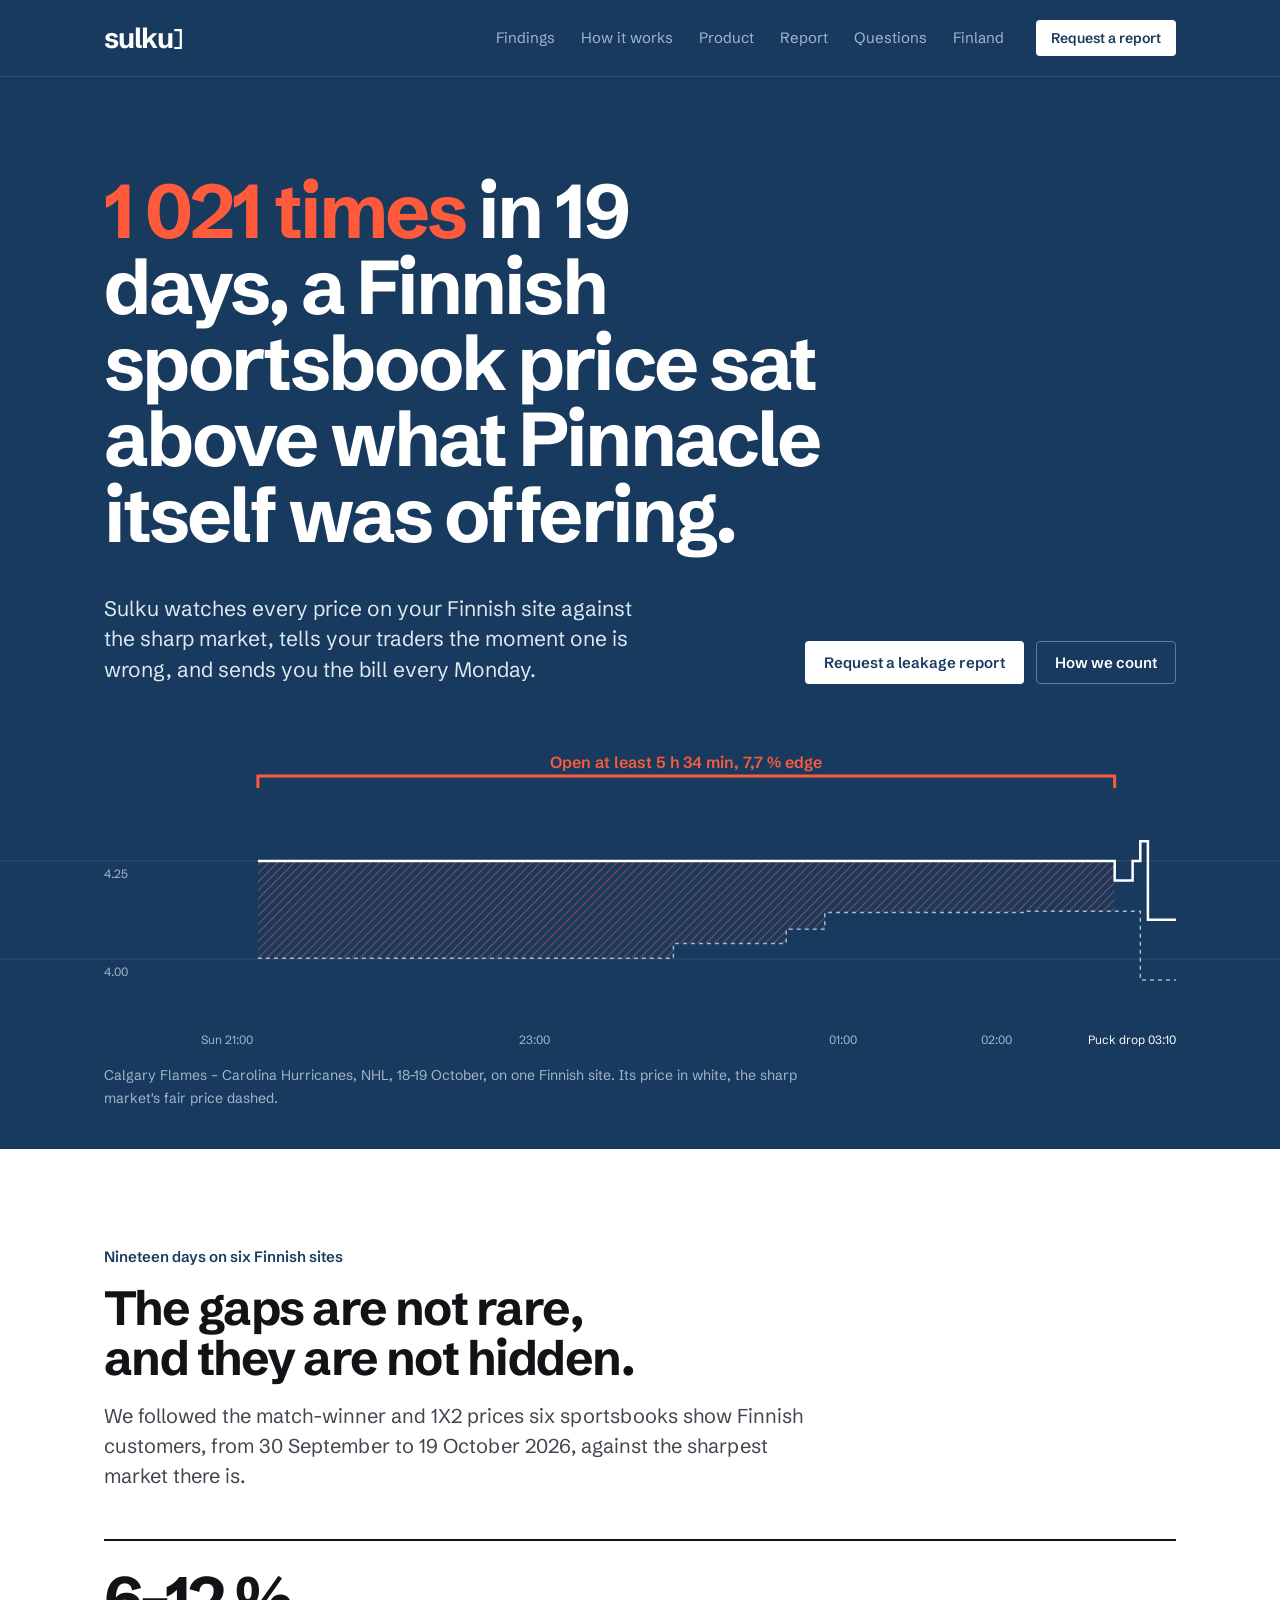
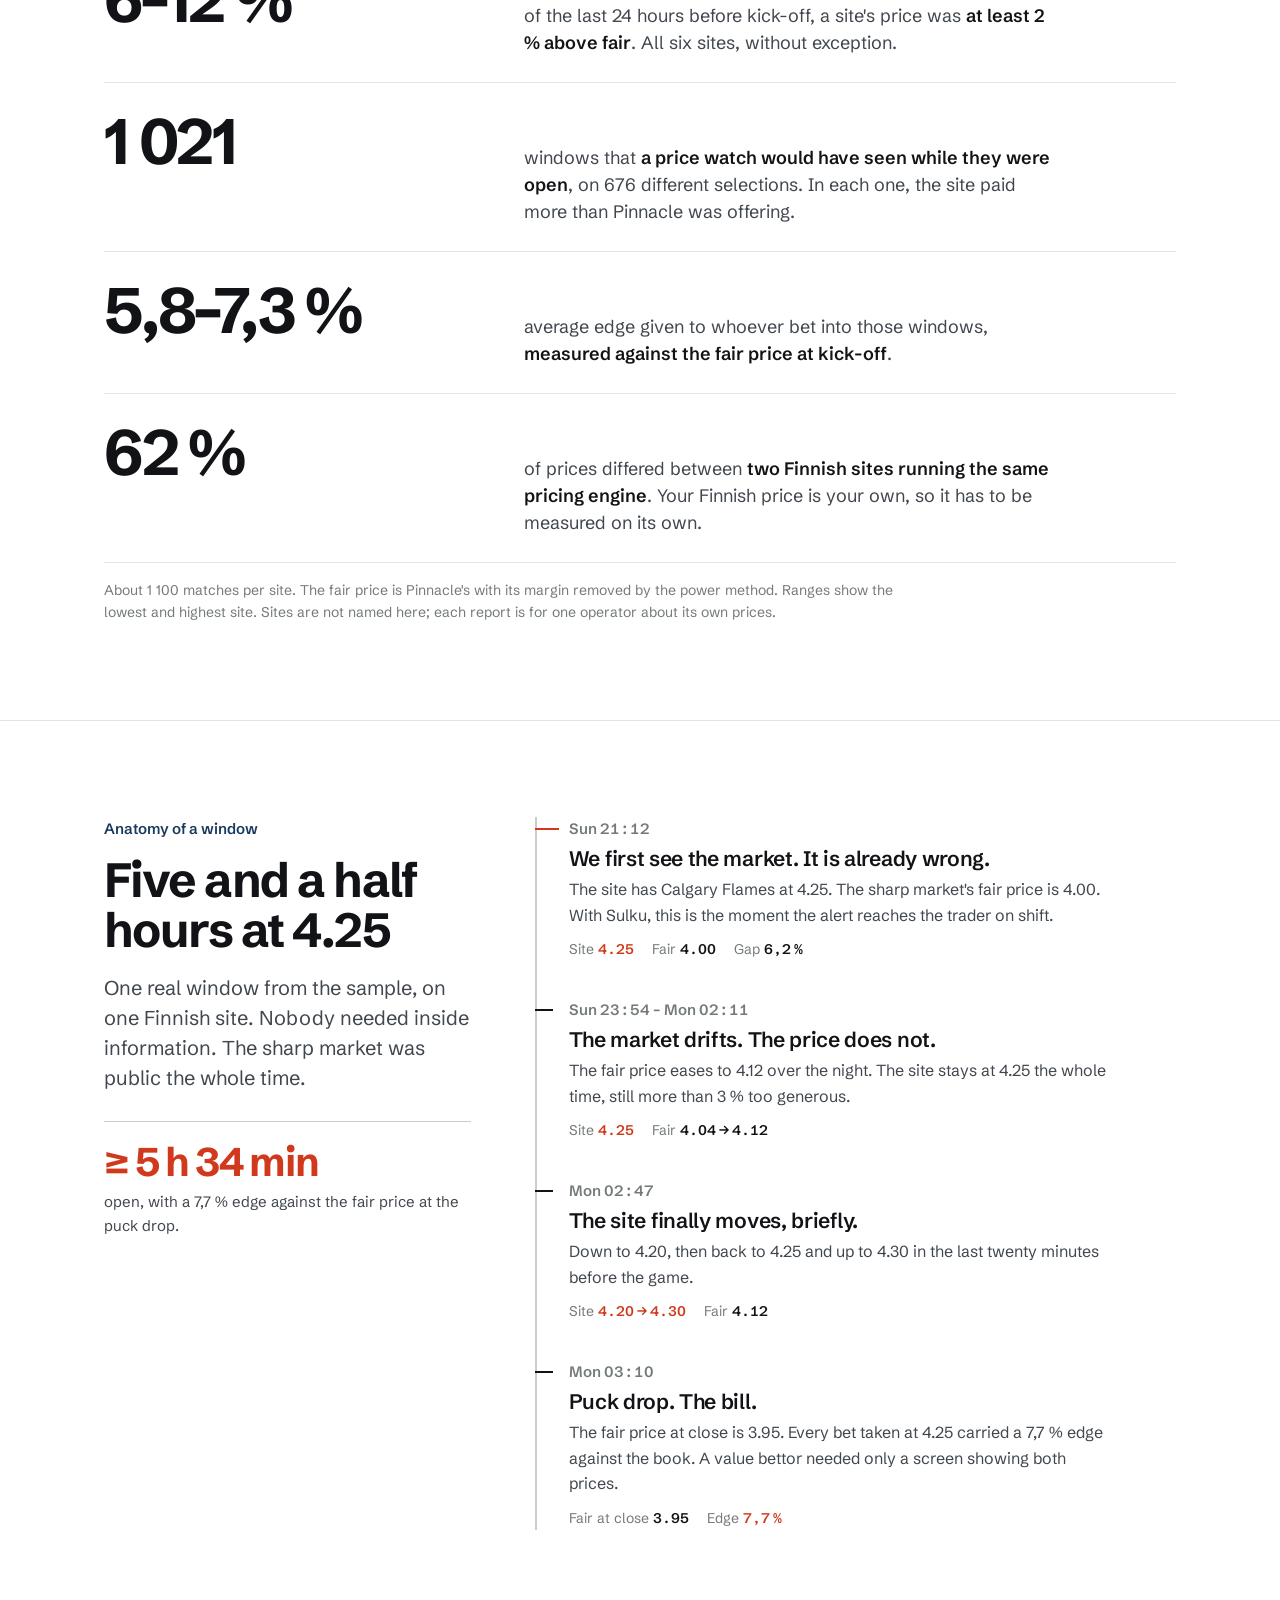
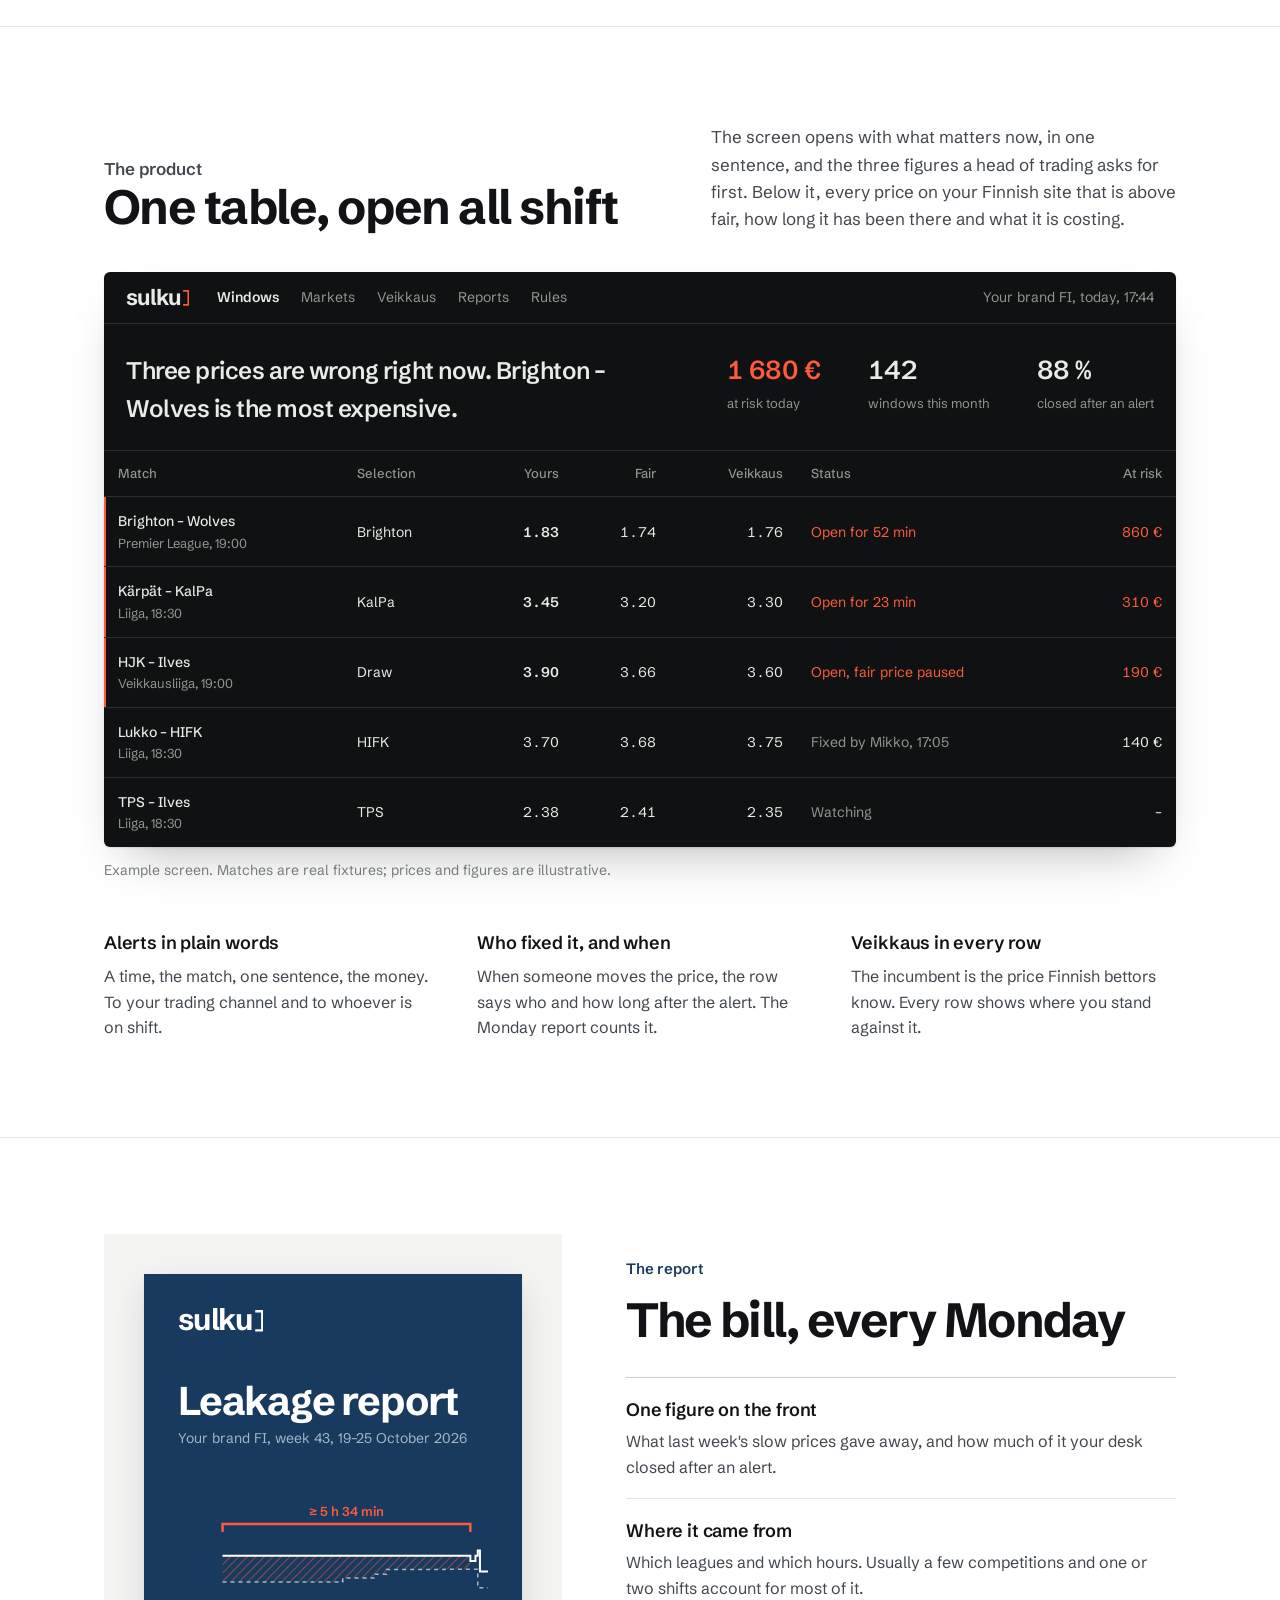
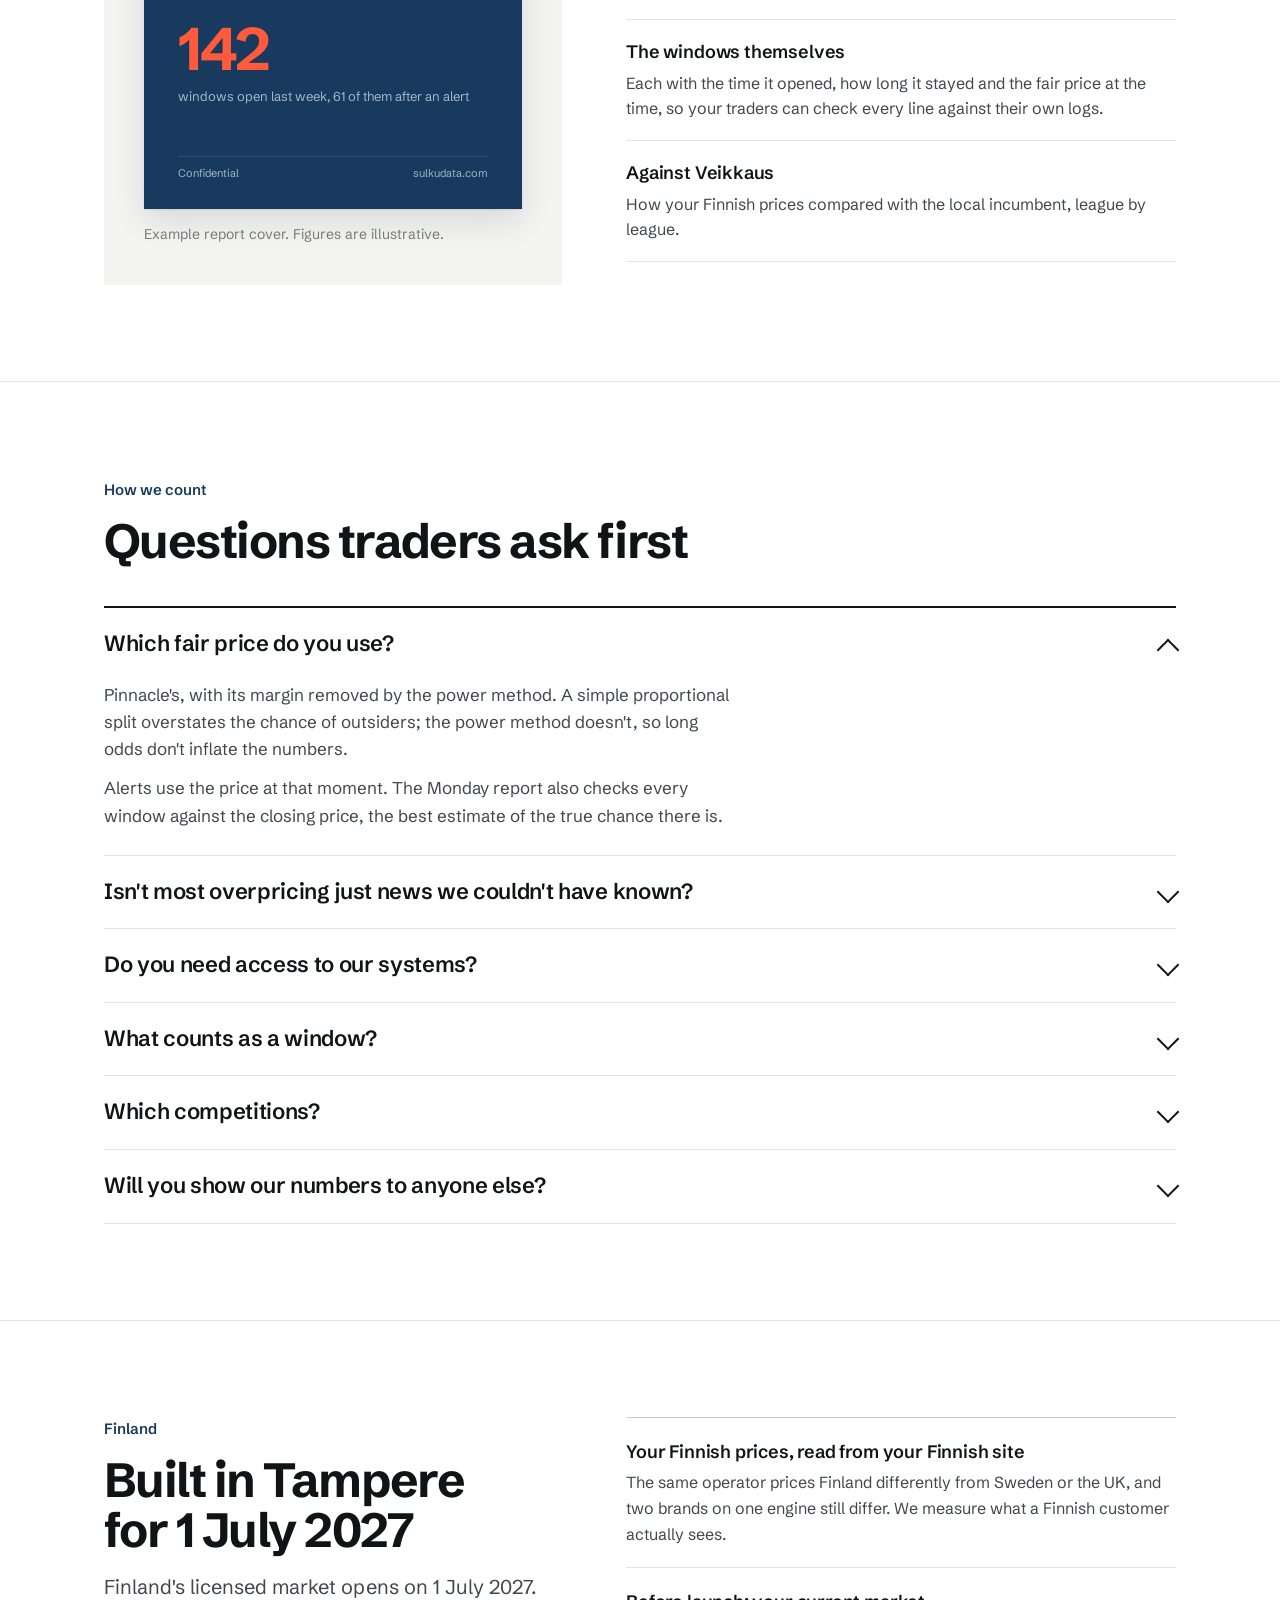
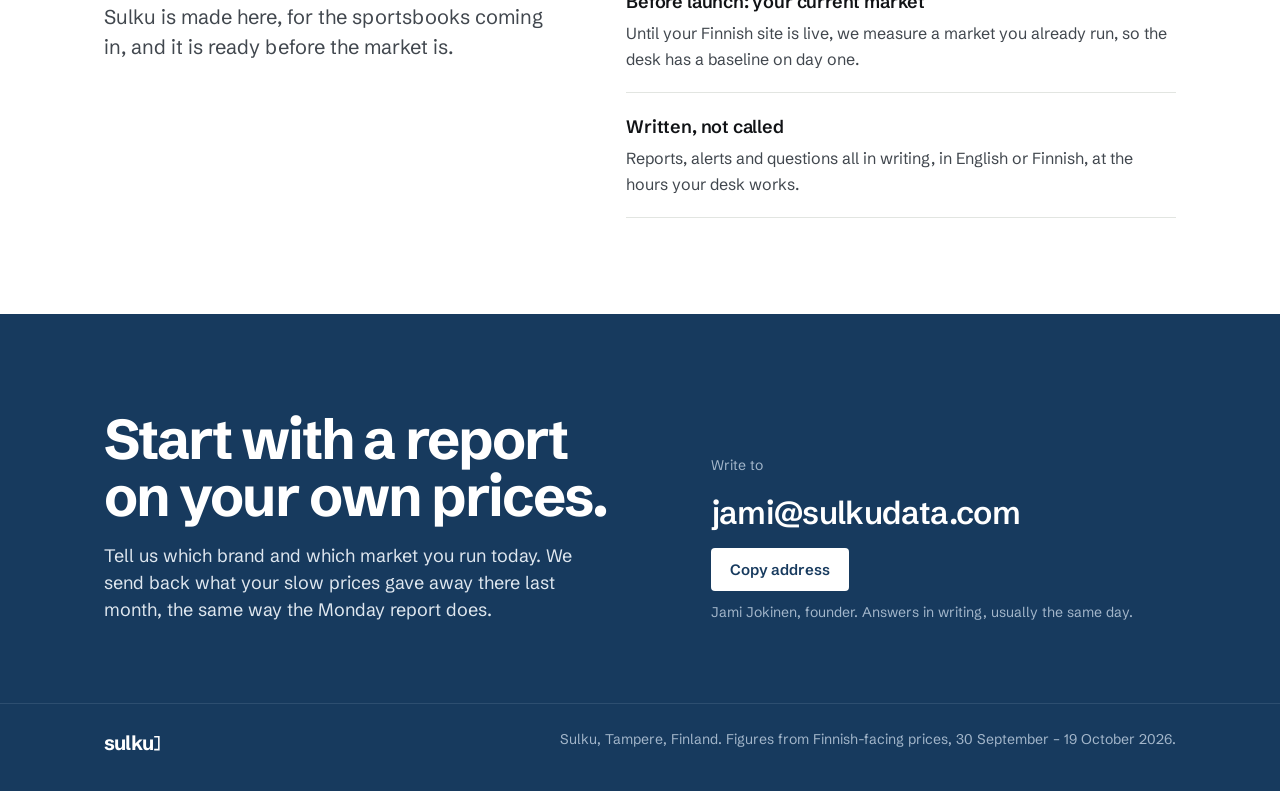
==== commit ca468044: "Fix report cover wordmark and mini chart label Co-Authored-By: Claude Opus 5.5 <noreply@anthropic.co" ====
--- a/index.html
+++ b/index.html
@@ -154,7 +154,7 @@
 .a4 .page .ttl { display: grid; gap: 6px; }
 .a4 .page .ttl b { font-weight: 700; font-size: clamp(26px, 3.4vw, 40px); letter-spacing: -.03em; line-height: 1; }
 .a4 .page .ttl span { font-size: 14px; color: var(--lake-grey); }
-.a4 .page svg { display: block; width: 100%; margin-bottom: 16px; }
+.a4 .page #kv-mini { display: block; width: 100%; margin-bottom: 16px; }
 .a4 .page .big { font-weight: 700; font-size: clamp(36px, 5.4vw, 60px); letter-spacing: -.04em; color: var(--lake-red); line-height: 1; }
 .a4 .page .cap { color: var(--lake-grey); font-size: 13px; margin: 8px 0 0; }
 .a4 .page .ft { display: flex; justify-content: space-between; font-size: 11px; color: var(--lake-grey); border-top: 1px solid var(--lake-line); padding-top: 8px; gap: 8px; }
@@ -391,7 +391,7 @@
   function draw(svg, full) {
     const W = Math.round(svg.getBoundingClientRect().width); if (!W) return;
     const inner = Math.min(W, 1120), pad = full ? Math.max((W - inner) / 2 + (W < 480 ? 16 : 24), 16) : 0;
-    const H = full ? (W < 600 ? 240 : 320) : 96, T = full ? 70 : 30, B = full ? 34 : 4;
+    const H = full ? (W < 600 ? 240 : 320) : 104, T = full ? 70 : 42, B = full ? 34 : 4;
     const t0 = K.pts[0][0] - 3600, t1 = K.alkaa, lo = 3.85, hi = 4.40;
     const x = t => pad + (t - t0) / (t1 - t0) * (W - 2 * pad), y = o => T + (hi - o) / (hi - lo) * (H - T - B);
     const step = k => K.pts.map((p, i) => `${i ? "L" : "M"}${x(p[0]).toFixed(1)} ${y(p[k]).toFixed(1)}H${x(p[1]).toFixed(1)}`).join("");
@@ -410,7 +410,7 @@
     s += `<path d="${step(2)}" fill="none" stroke="#fff" stroke-width="${full ? 2.5 : 2}"/>`;
     const a = x(K.ikkuna[0]), b = x(K.ikkuna[1]), by = T - (full ? 26 : 16), lg = full ? 12 : 8;
     s += `<path d="M${a} ${by + lg}V${by}H${b}V${by + lg}" fill="none" stroke="#ff5a3c" stroke-width="${full ? 3 : 2.5}"/>`;
-    s += `<text x="${(a + b) / 2}" y="${by - 8}" text-anchor="middle" font-size="${full ? (W < 600 ? 14 : 16) : 12}" font-weight="600" fill="#ff5a3c" ${F}>${full ? "Open at least 5 h 34 min, 7,7 % edge" : "≥ 5 h 34 min"}</text>`;
+    s += `<text x="${(a + b) / 2}" y="${by - 8}" text-anchor="middle" font-size="${full ? (W < 600 ? 14 : 16) : 13}" font-weight="600" fill="#ff5a3c" ${F}>${full ? "Open at least 5 h 34 min, 7,7 % edge" : "≥ 5 h 34 min"}</text>`;
     svg.setAttribute("viewBox", `0 0 ${W} ${H}`); svg.setAttribute("height", H); svg.innerHTML = s;
   }
   const kv = document.getElementById("kv"), mini = document.getElementById("kv-mini");
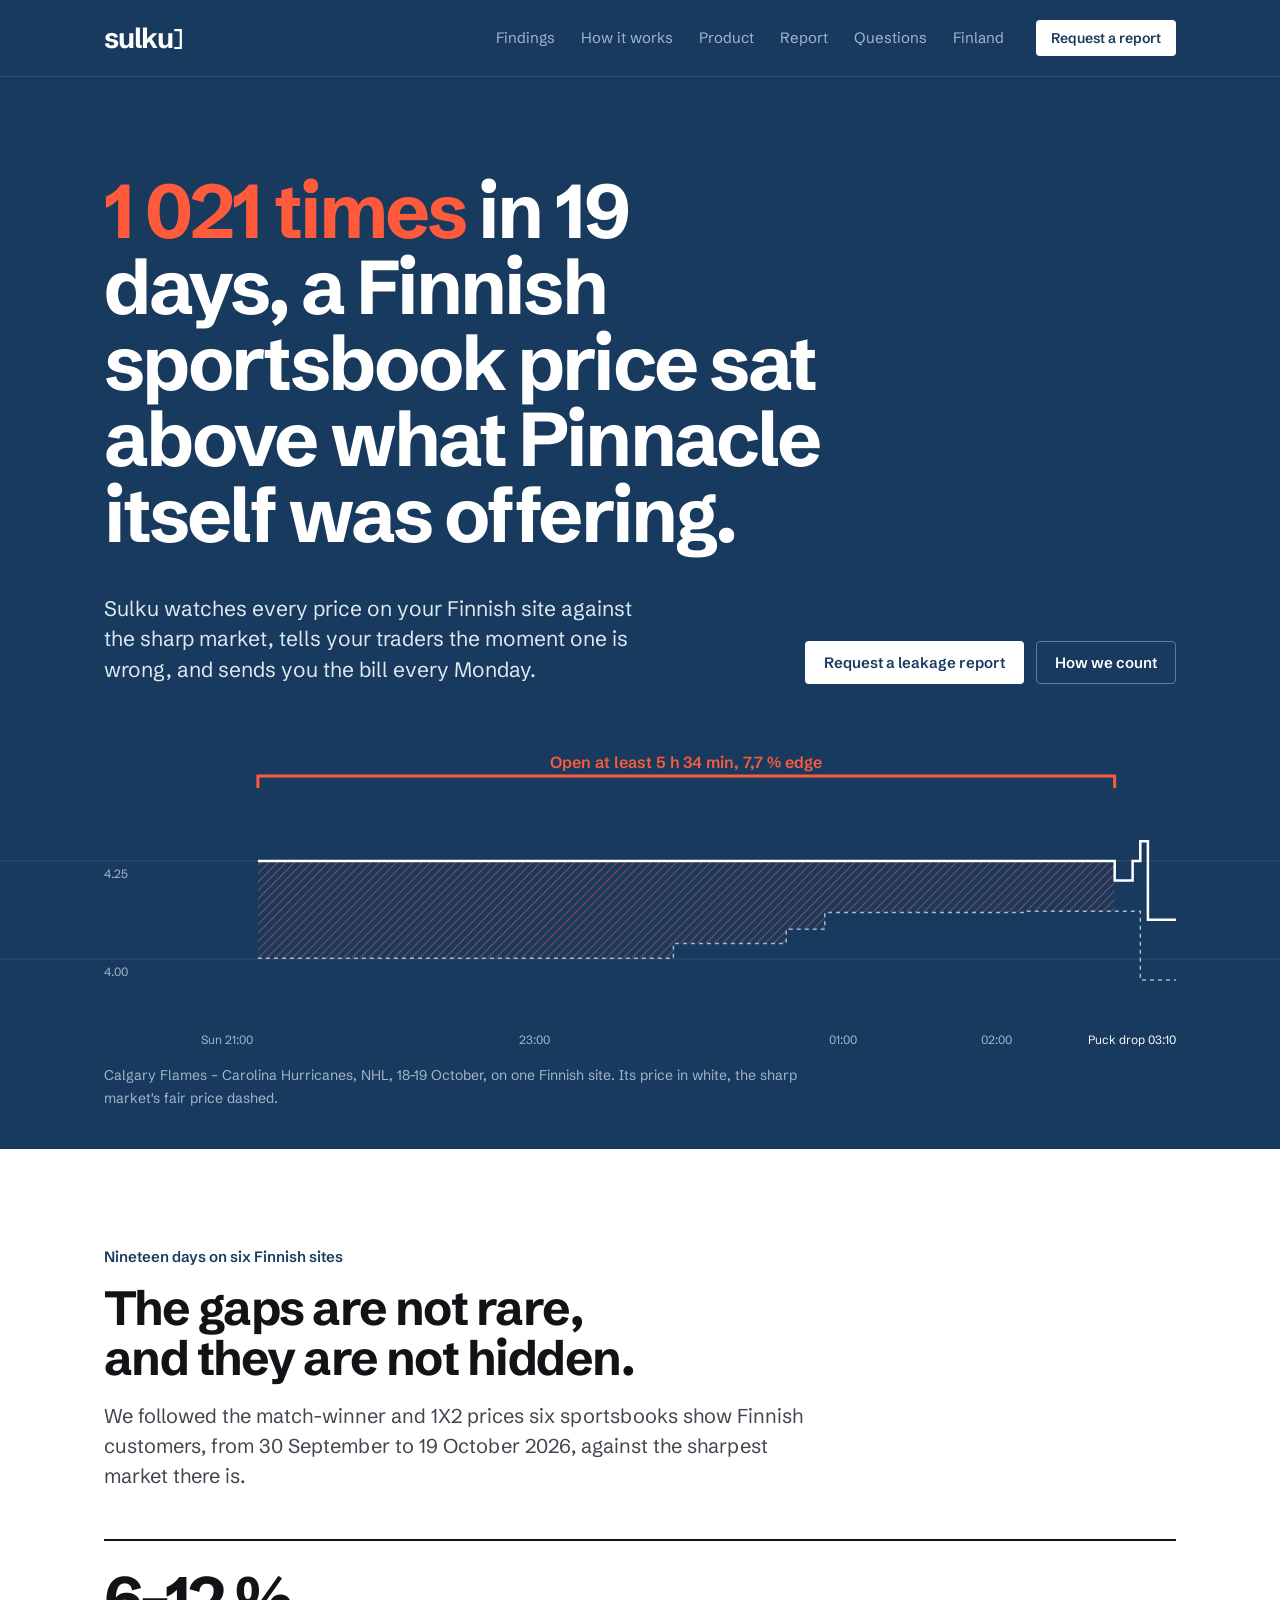
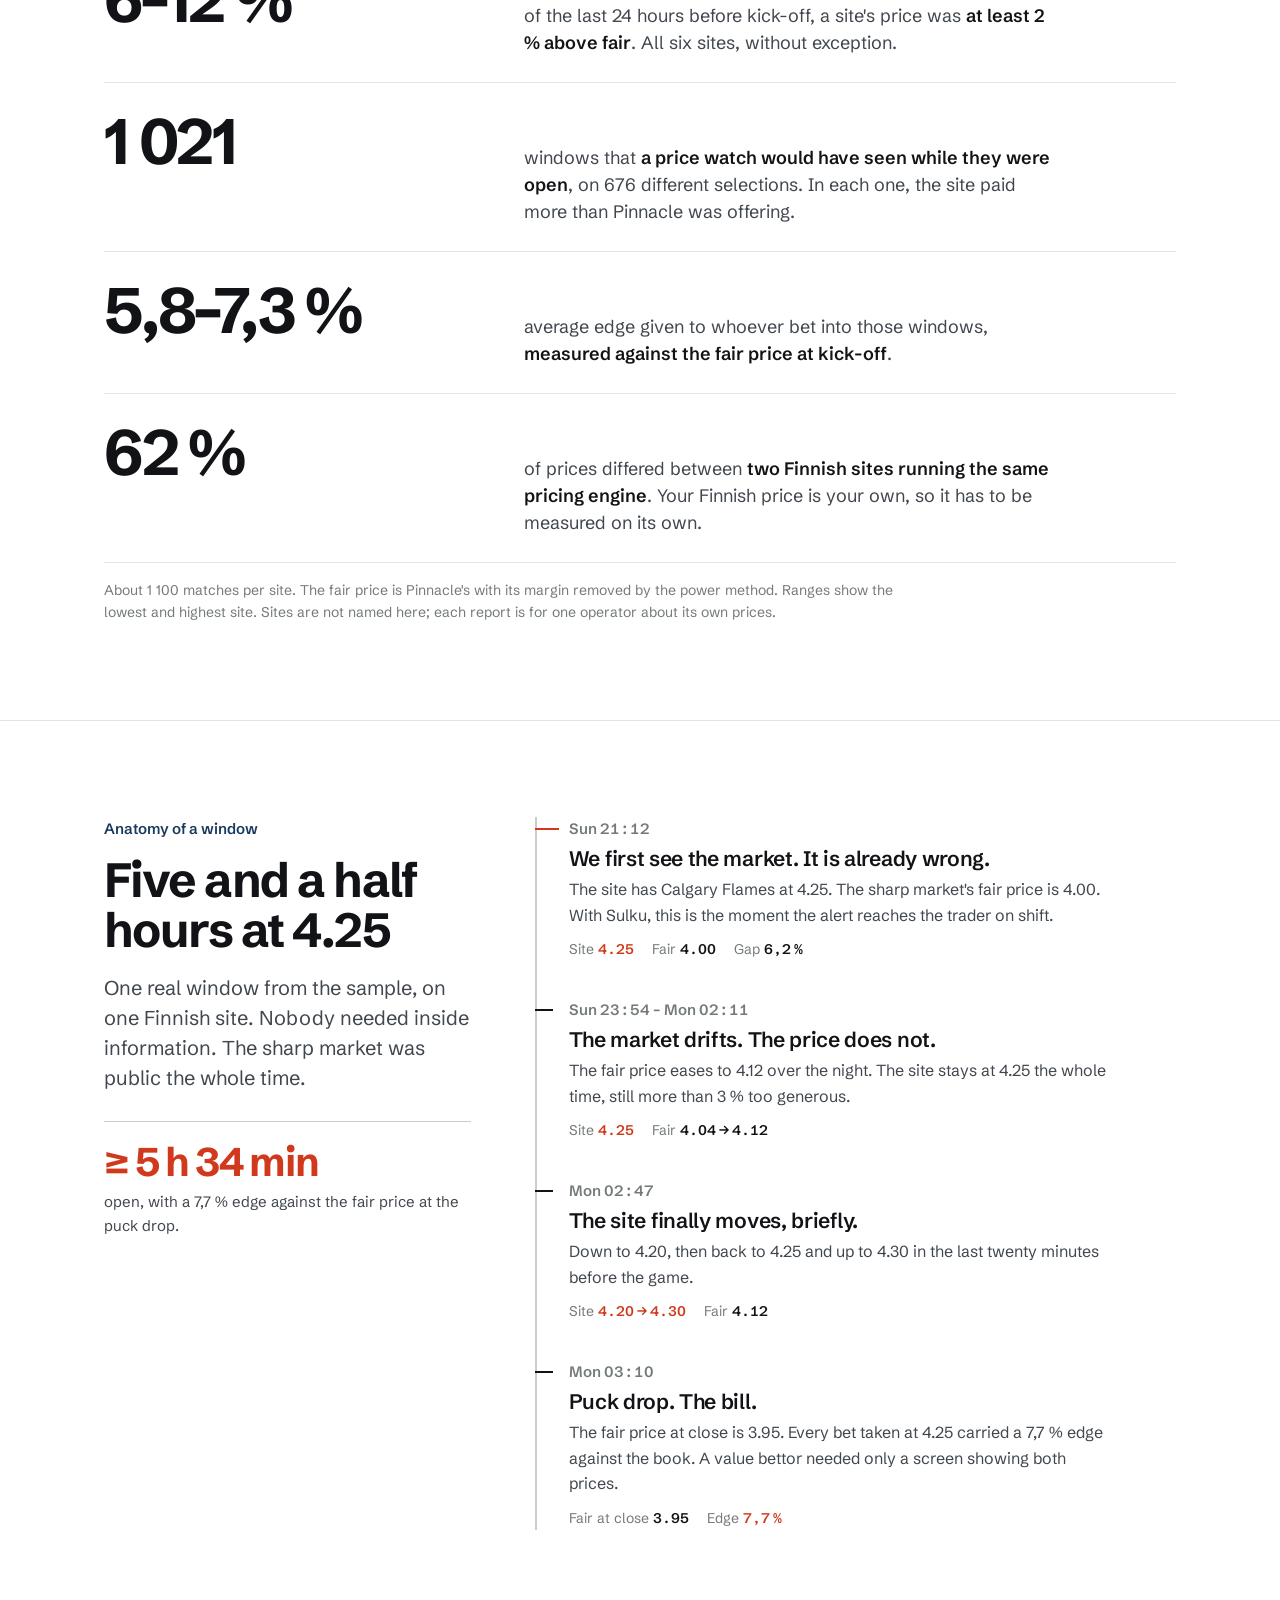
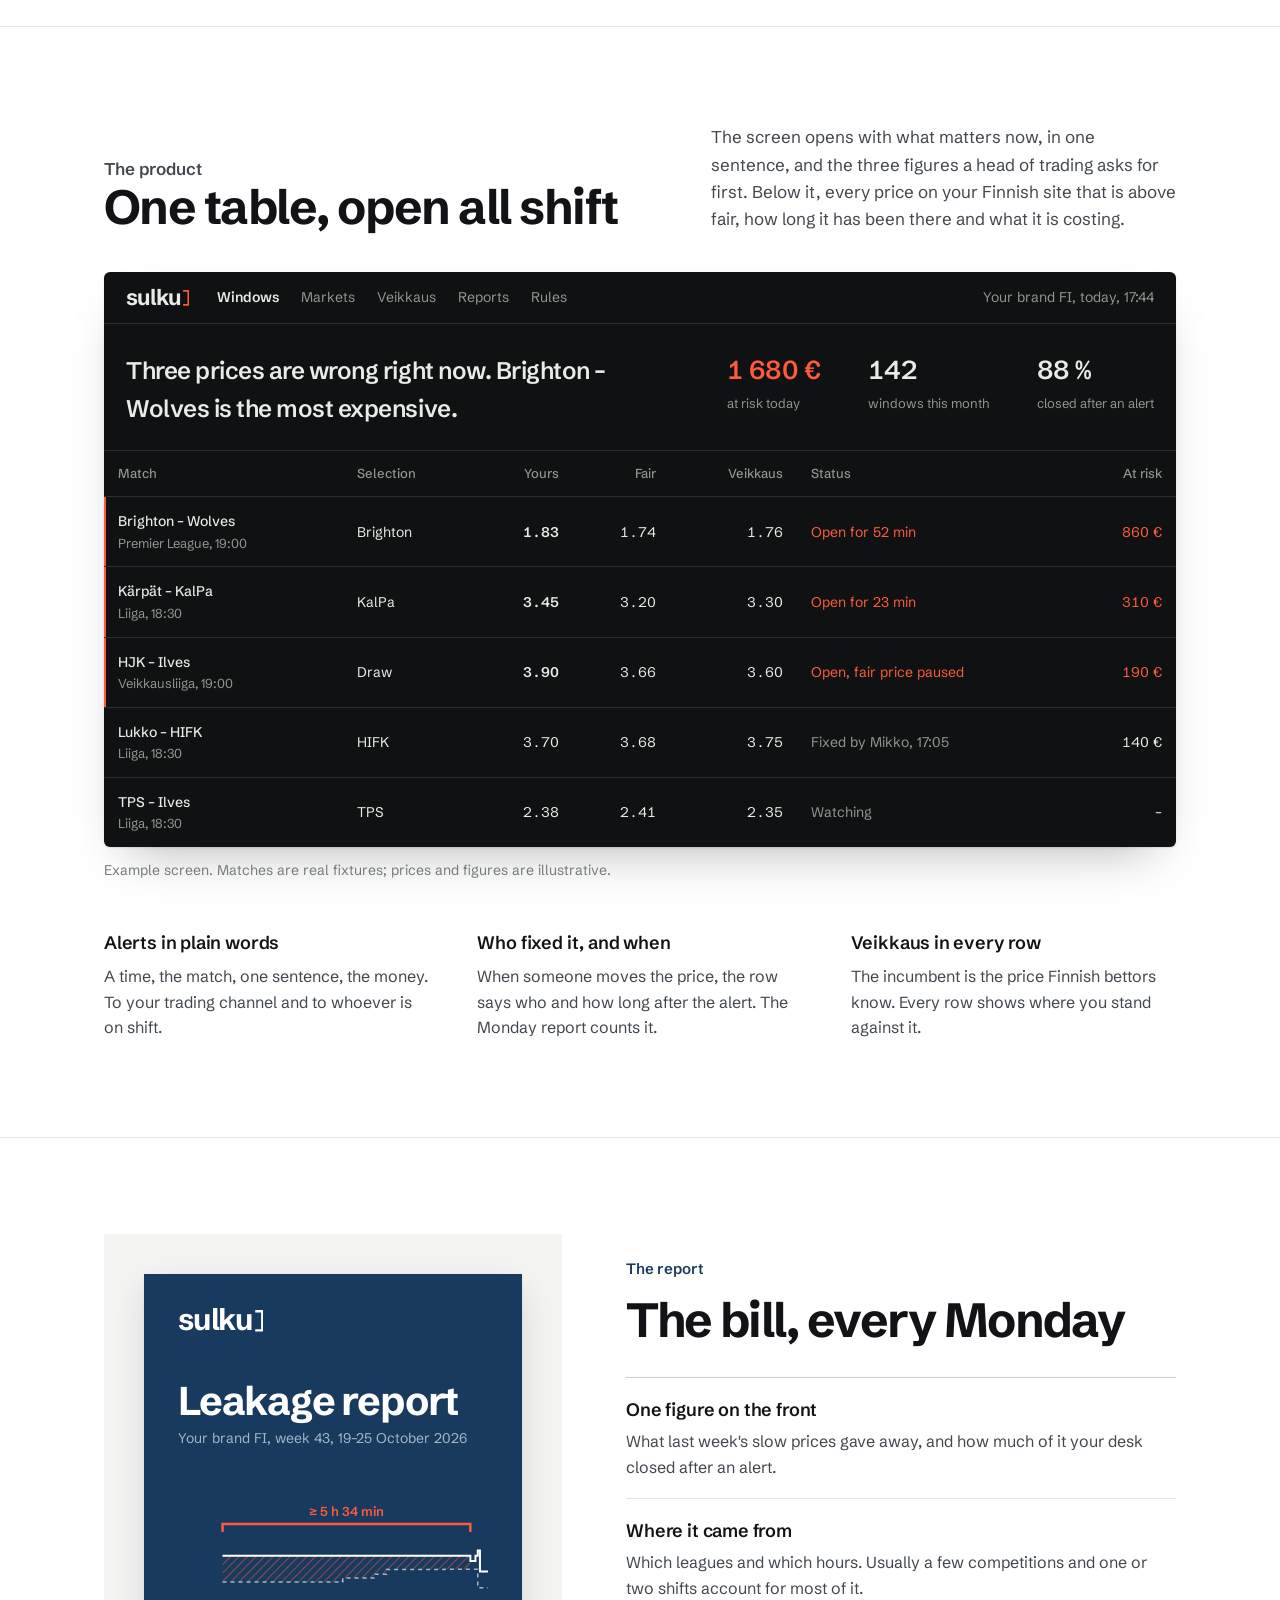
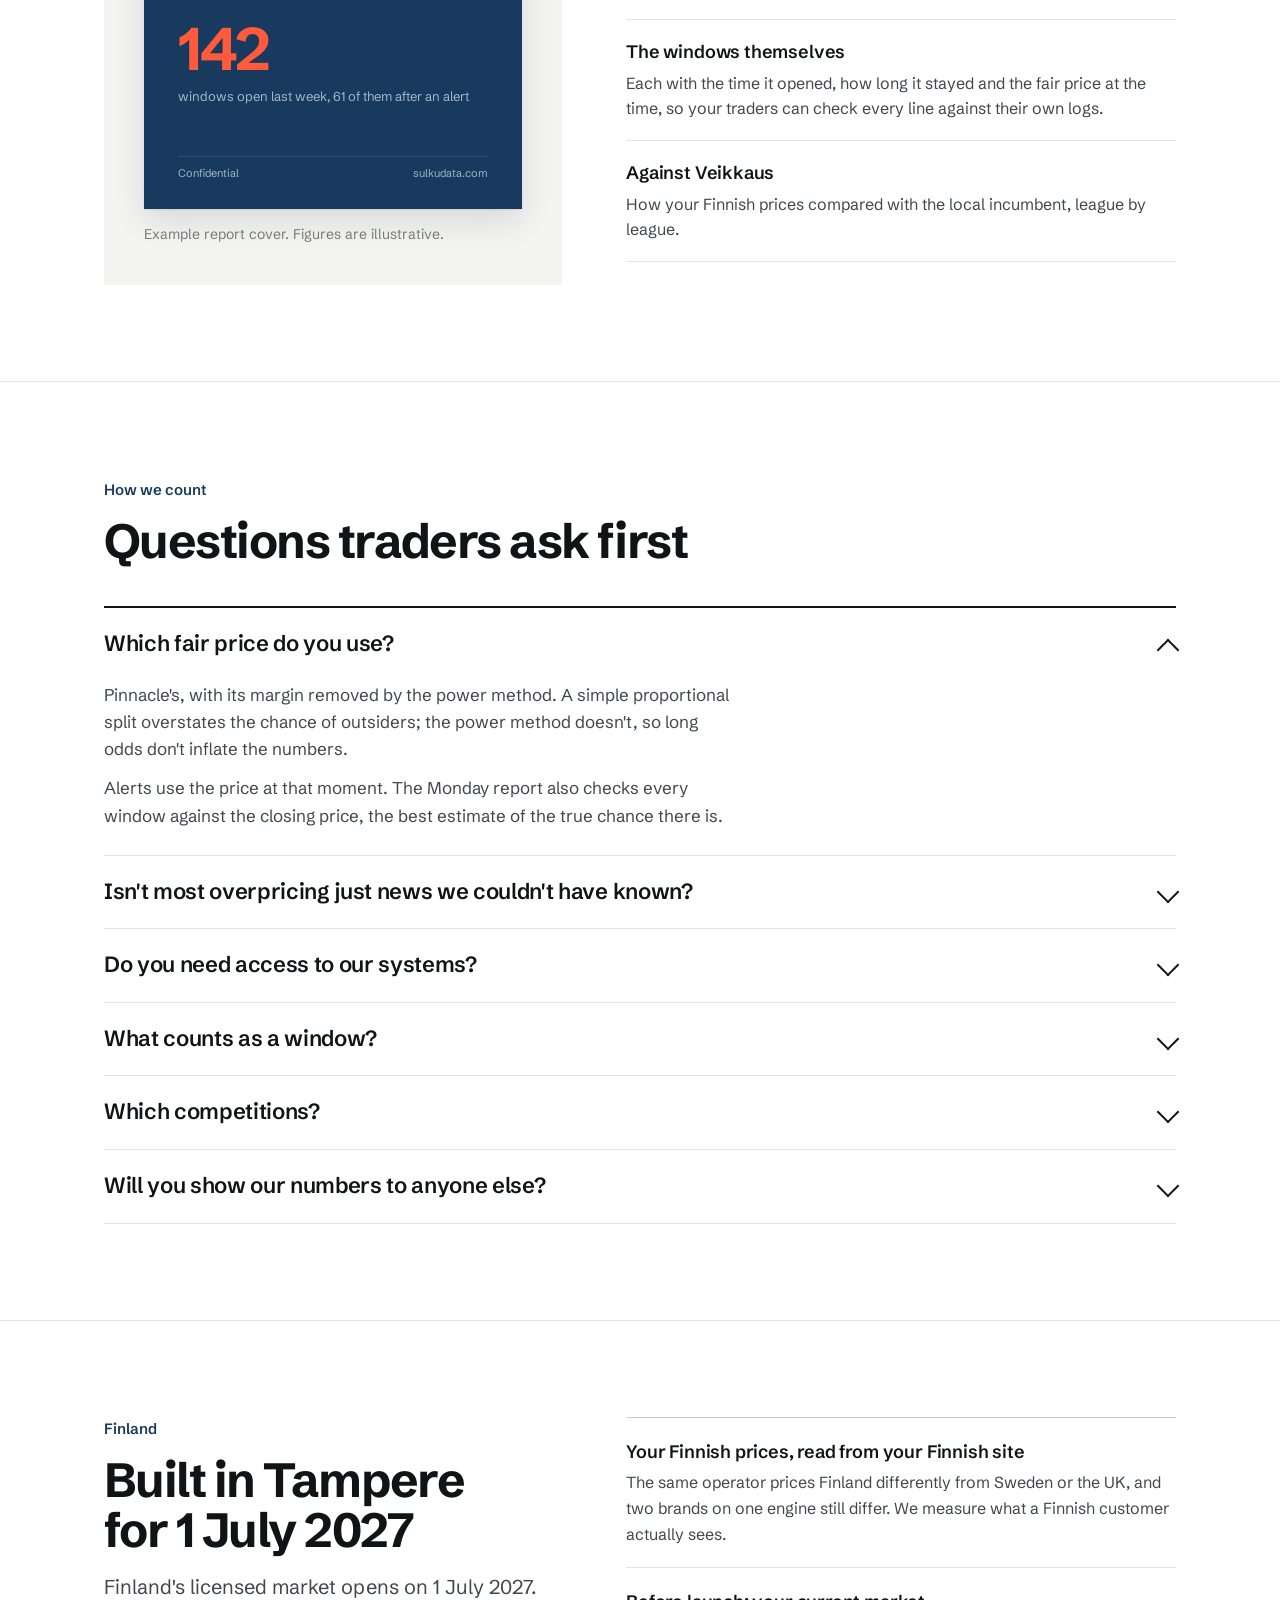
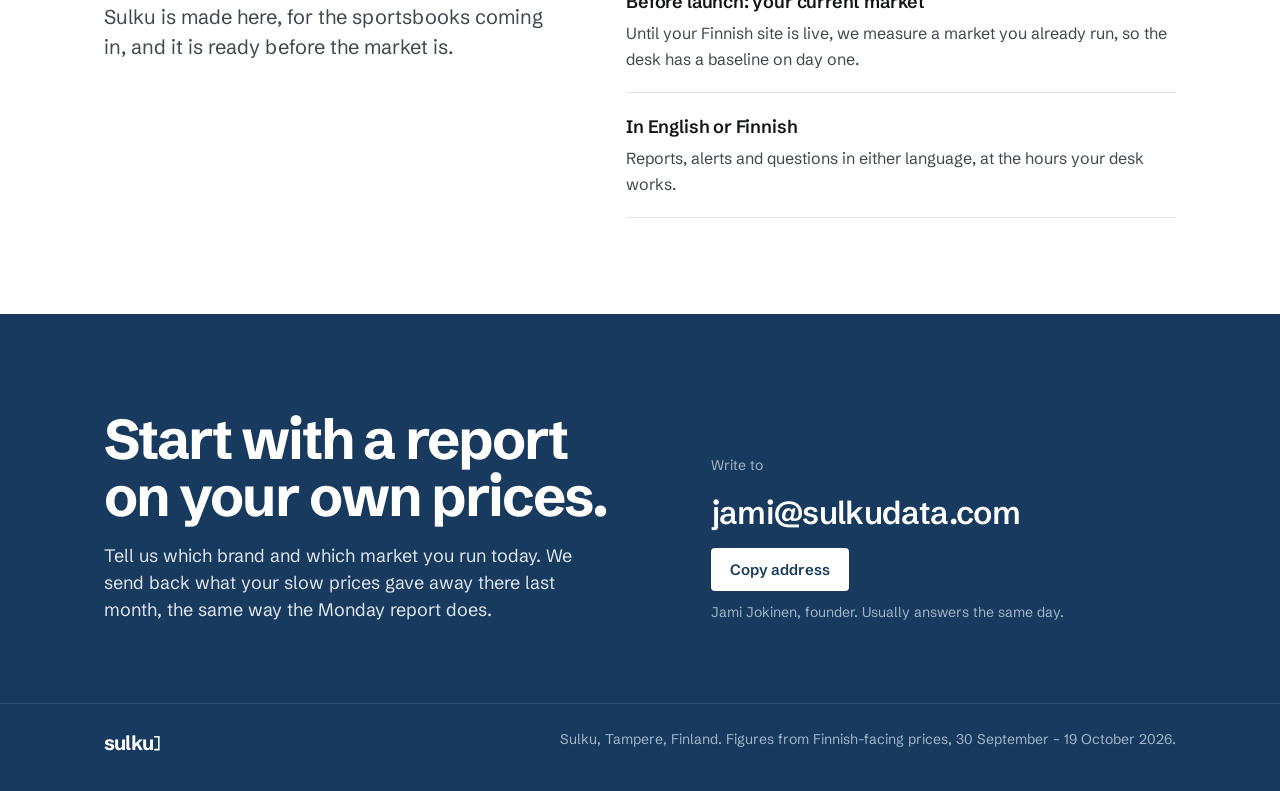
==== commit 6ef0b9a1: "Drop writing-only wording from contact copy Co-Authored-By: Claude Opus 5.5 <noreply@anthropic.com>" ====
--- a/index.html
+++ b/index.html
@@ -352,7 +352,7 @@
       <ul class="fi-list">
         <li><h3>Your Finnish prices, read from your Finnish site</h3><p>The same operator prices Finland differently from Sweden or the UK, and two brands on one engine still differ. We measure what a Finnish customer actually sees.</p></li>
         <li><h3>Before launch: your current market</h3><p>Until your Finnish site is live, we measure a market you already run, so the desk has a baseline on day one.</p></li>
-        <li><h3>Written, not called</h3><p>Reports, alerts and questions all in writing, in English or Finnish, at the hours your desk works.</p></li>
+        <li><h3>In English or Finnish</h3><p>Reports, alerts and questions in either language, at the hours your desk works.</p></li>
       </ul>
     </div>
   </div>
@@ -369,7 +369,7 @@
       <span class="note">Write to</span>
       <a class="addr" id="addr" href="mailto:jami@sulkudata.com">jami@sulkudata.com</a>
       <div class="row"><button class="btn btn-ink" type="button" id="copy">Copy address</button><span class="note" id="copied" role="status"></span></div>
-      <span class="note">Jami Jokinen, founder. Answers in writing, usually the same day.</span>
+      <span class="note">Jami Jokinen, founder. Usually answers the same day.</span>
     </div>
   </div>
 </section>
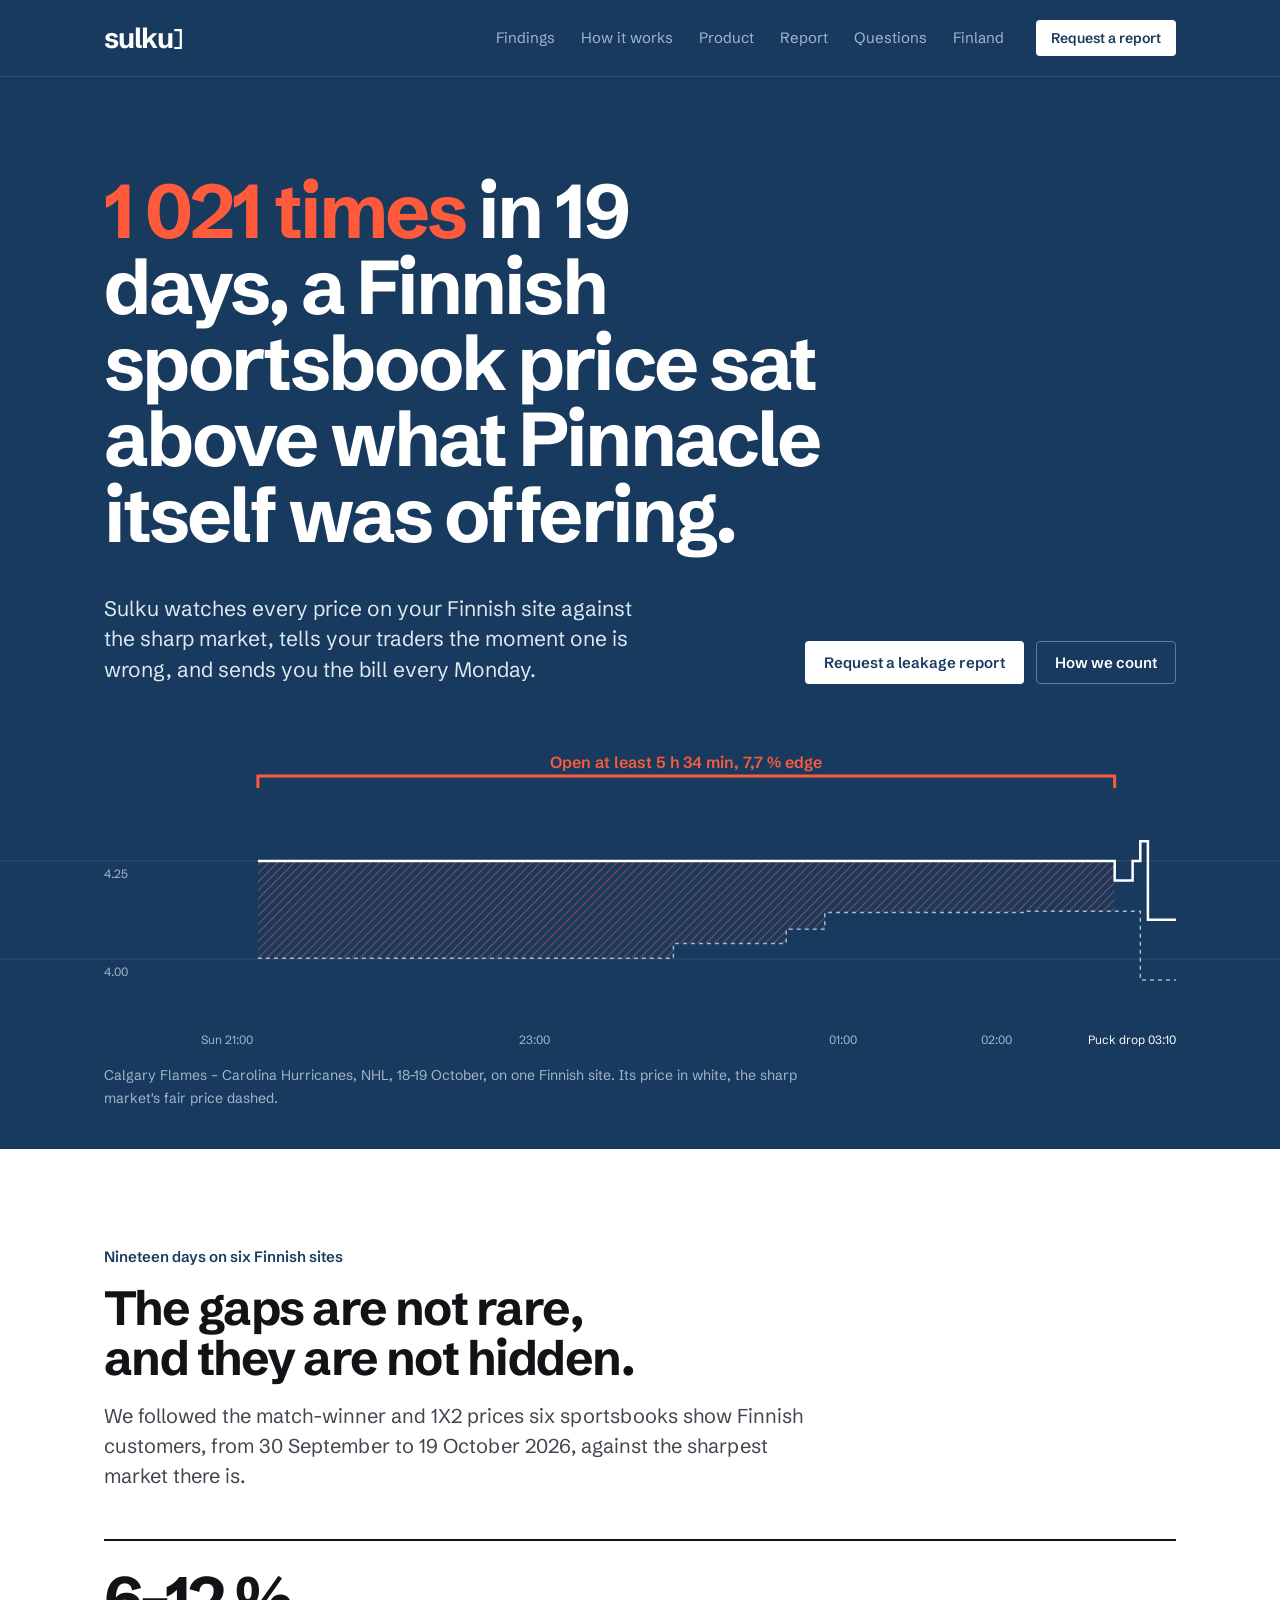
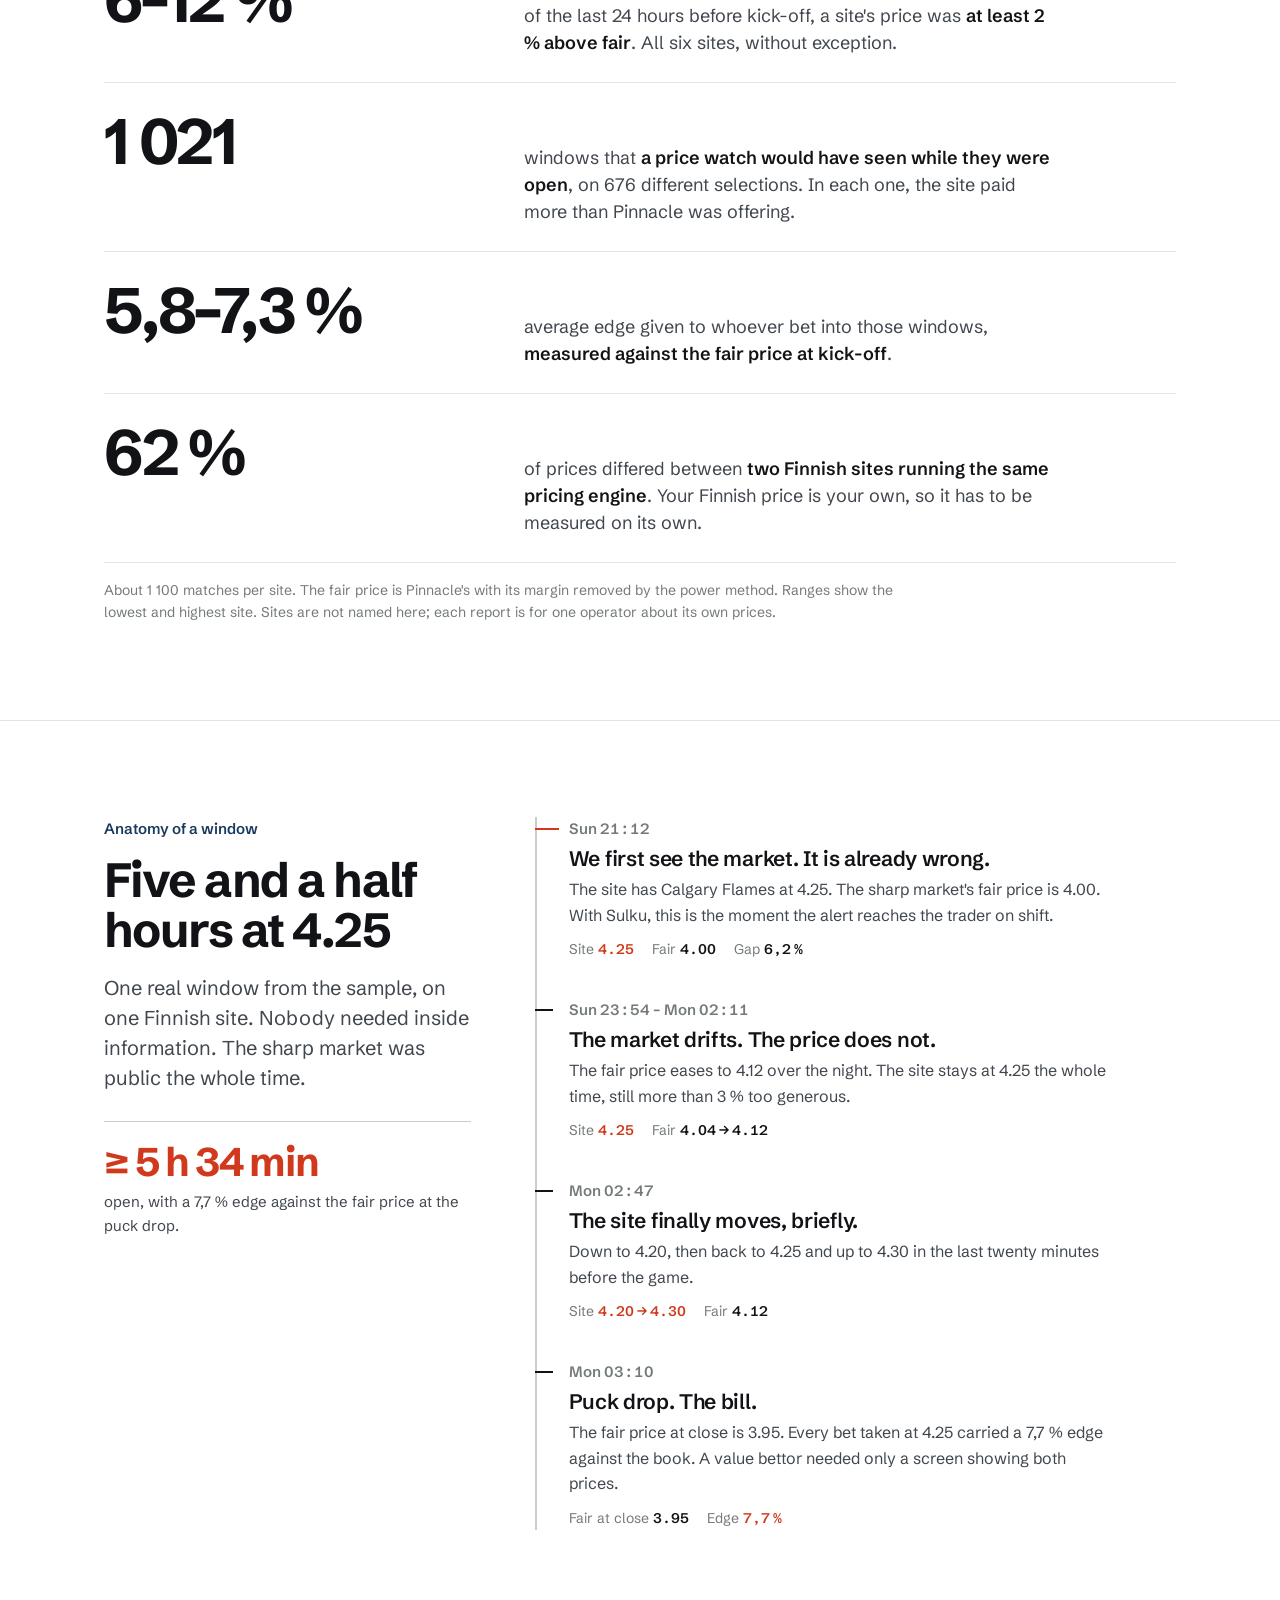
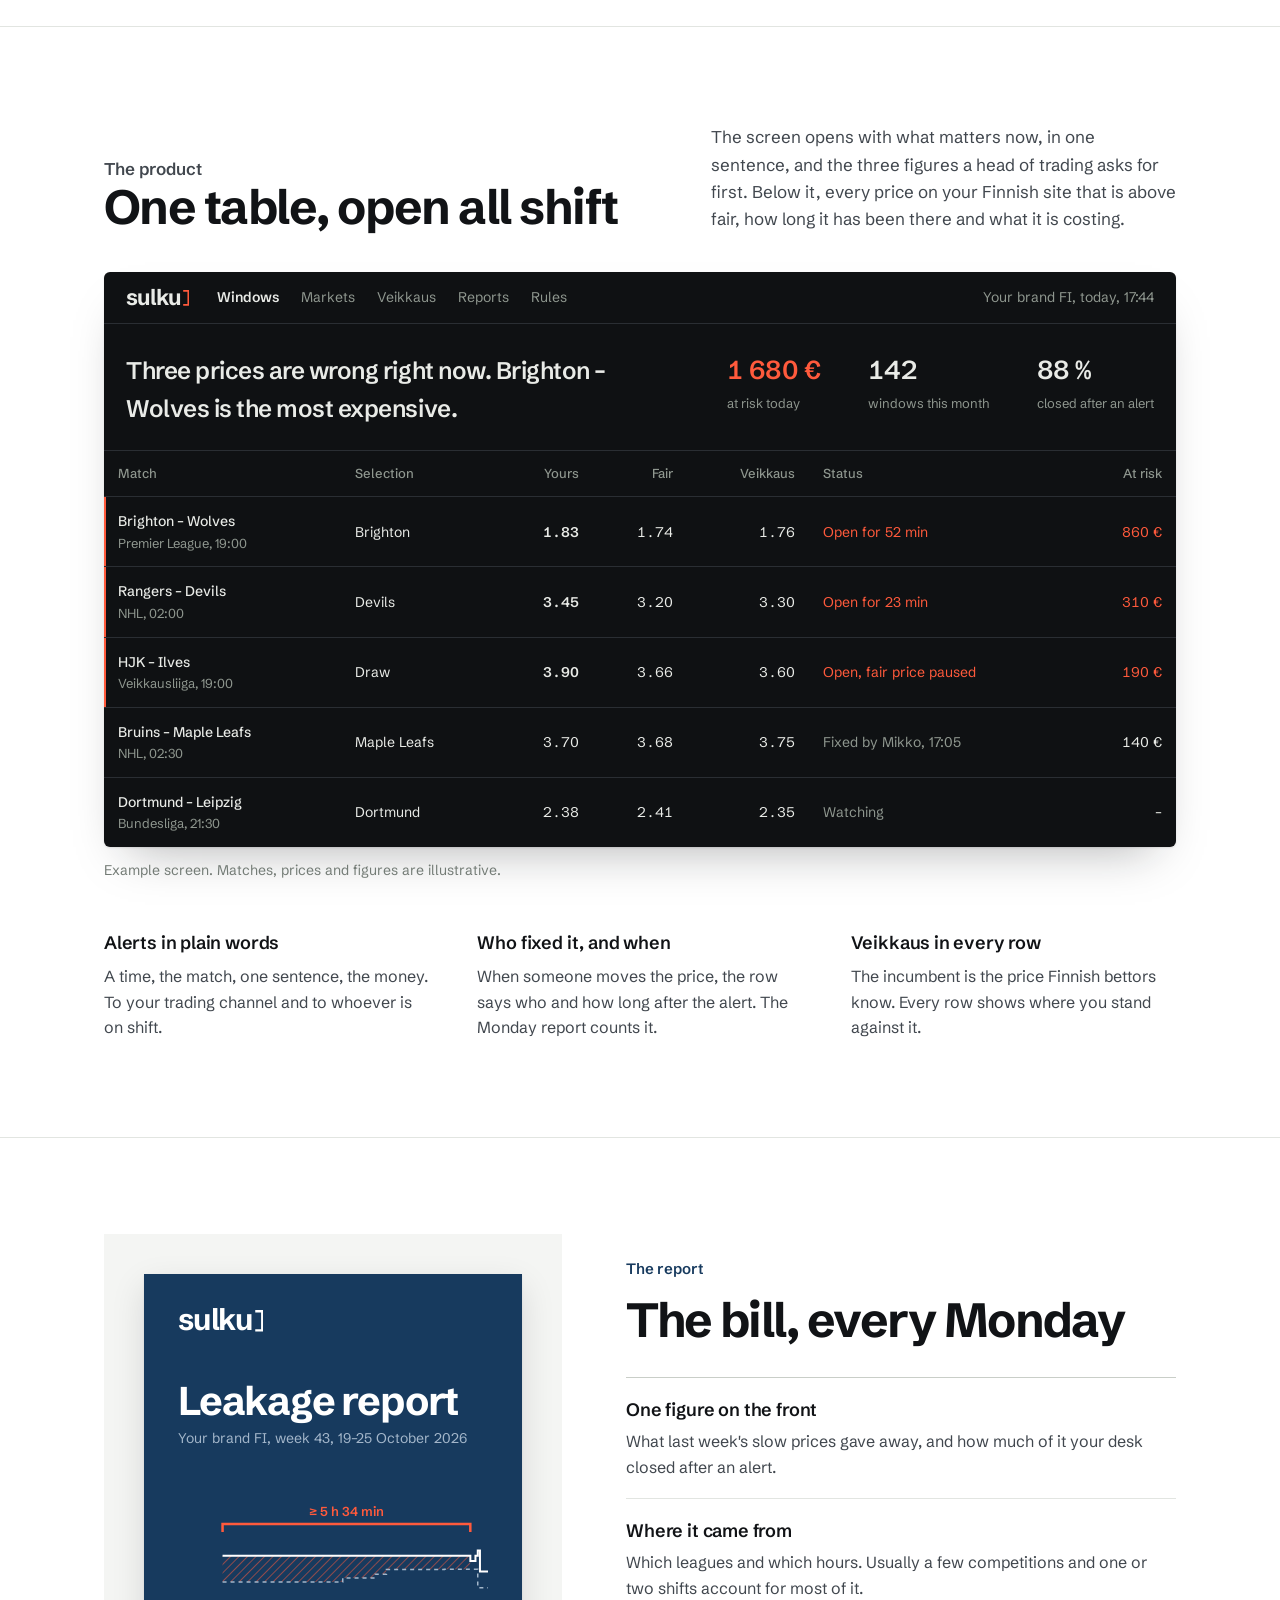
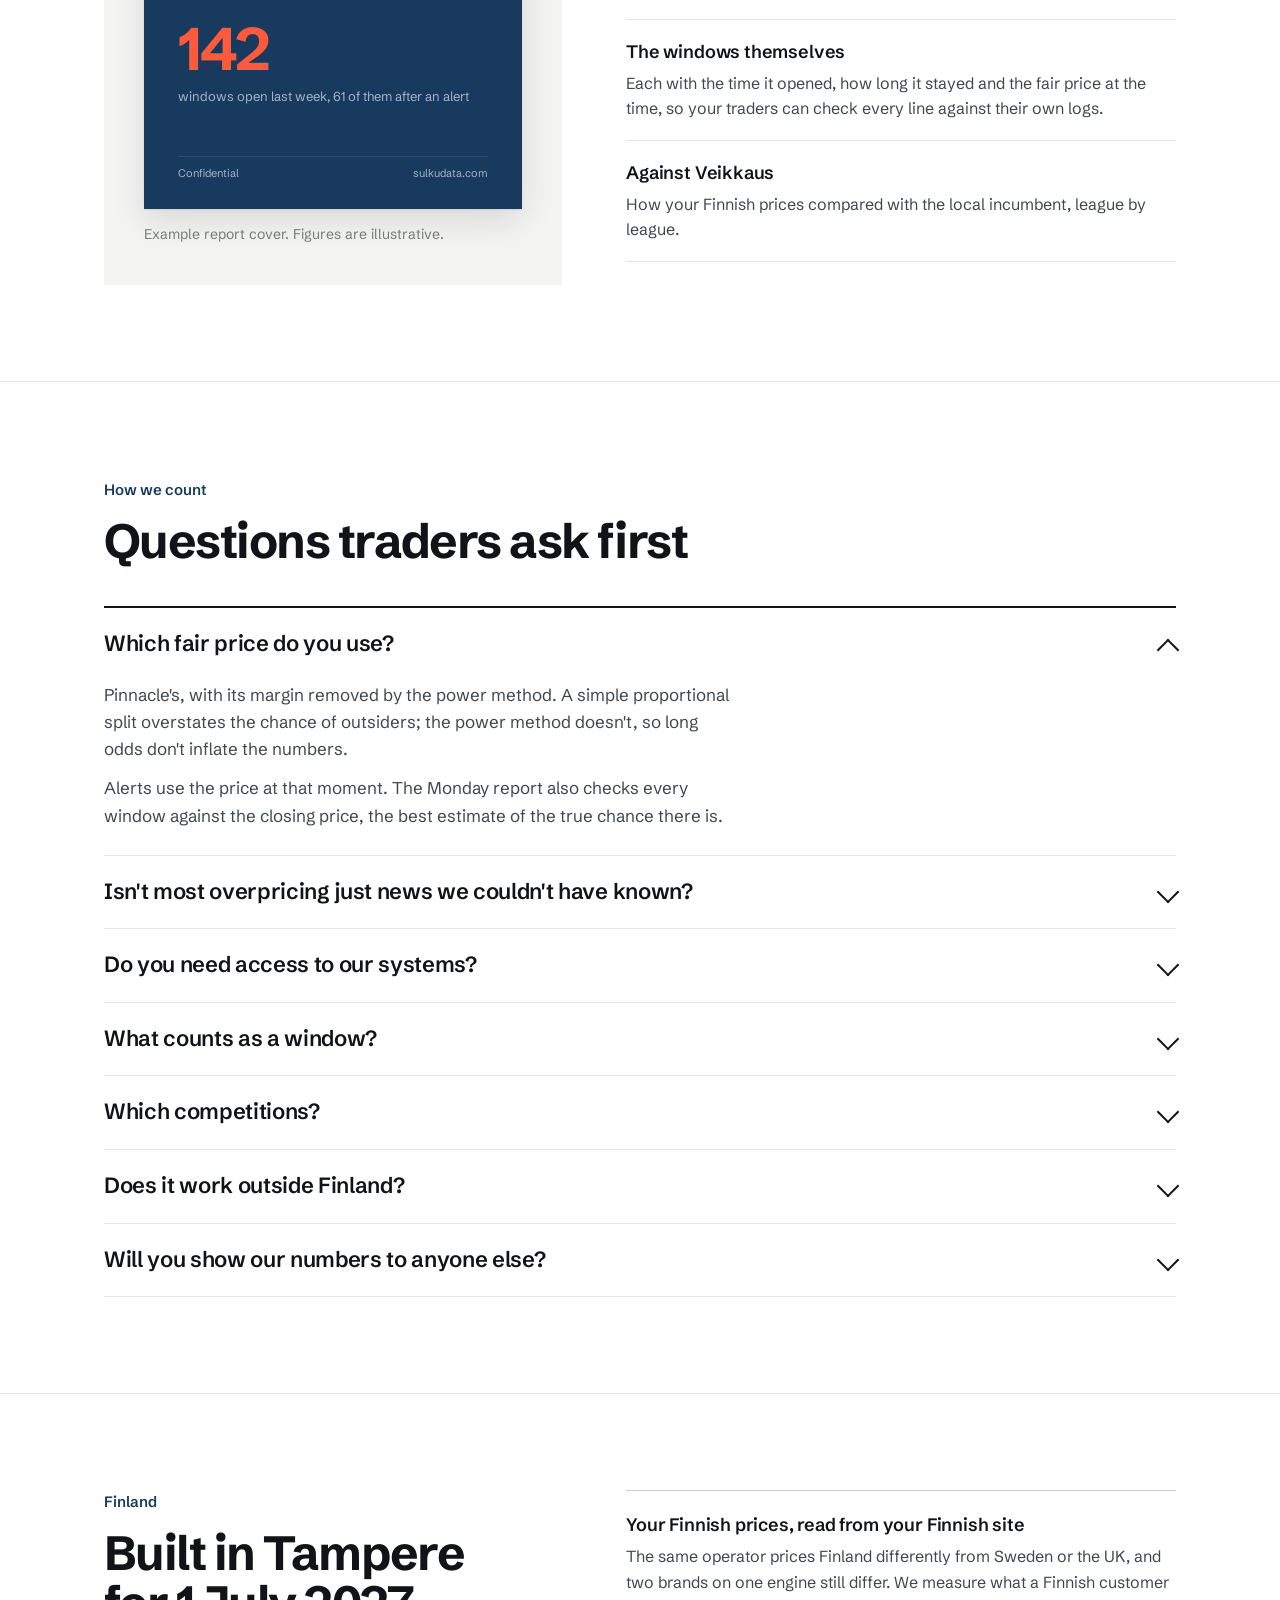
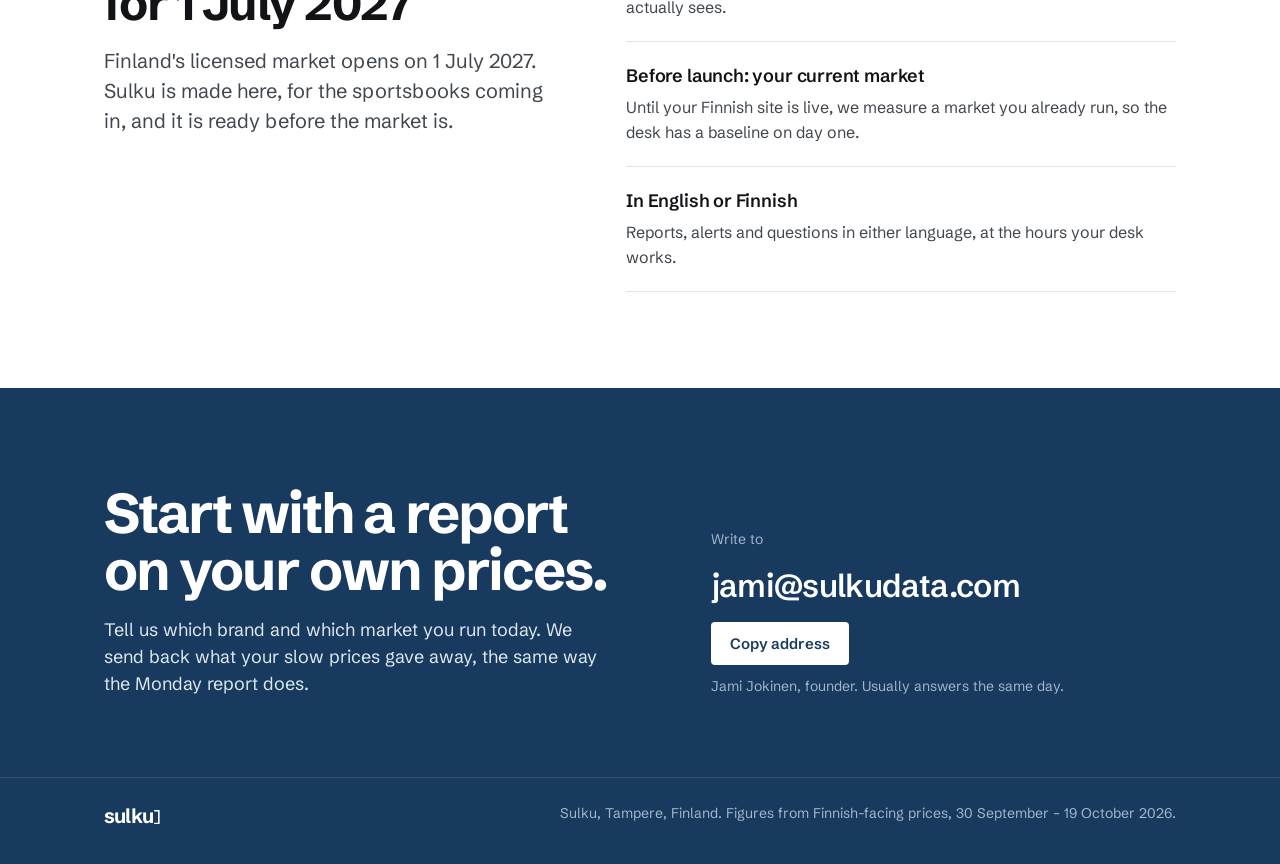
==== commit 65da3247: "Trim method detail, fix example rows, add outside-Finland answer Co-Authored-By: Claude Opus 5.5 <no" ====
--- a/index.html
+++ b/index.html
@@ -283,15 +283,15 @@
           <thead><tr><th>Match</th><th>Selection</th><th class="n">Yours</th><th class="n">Fair</th><th class="n">Veikkaus</th><th>Status</th><th class="n">At risk</th></tr></thead>
           <tbody>
             <tr class="open"><td><span class="m">Brighton – Wolves</span><span class="l">Premier League, 19:00</span></td><td>Brighton</td><td class="n hi">1.83</td><td class="n">1.74</td><td class="n">1.76</td><td class="st">Open for 52 min</td><td class="n r">860 €</td></tr>
-            <tr class="open"><td><span class="m">Kärpät – KalPa</span><span class="l">Liiga, 18:30</span></td><td>KalPa</td><td class="n hi">3.45</td><td class="n">3.20</td><td class="n">3.30</td><td class="st">Open for 23 min</td><td class="n r">310 €</td></tr>
+            <tr class="open"><td><span class="m">Rangers – Devils</span><span class="l">NHL, 02:00</span></td><td>Devils</td><td class="n hi">3.45</td><td class="n">3.20</td><td class="n">3.30</td><td class="st">Open for 23 min</td><td class="n r">310 €</td></tr>
             <tr class="open"><td><span class="m">HJK – Ilves</span><span class="l">Veikkausliiga, 19:00</span></td><td>Draw</td><td class="n hi">3.90</td><td class="n">3.66</td><td class="n">3.60</td><td class="st">Open, fair price paused</td><td class="n r">190 €</td></tr>
-            <tr><td><span class="m">Lukko – HIFK</span><span class="l">Liiga, 18:30</span></td><td>HIFK</td><td class="n">3.70</td><td class="n">3.68</td><td class="n">3.75</td><td class="st">Fixed by Mikko, 17:05</td><td class="n">140 €</td></tr>
-            <tr><td><span class="m">TPS – Ilves</span><span class="l">Liiga, 18:30</span></td><td>TPS</td><td class="n">2.38</td><td class="n">2.41</td><td class="n">2.35</td><td class="st">Watching</td><td class="n">–</td></tr>
+            <tr><td><span class="m">Bruins – Maple Leafs</span><span class="l">NHL, 02:30</span></td><td>Maple Leafs</td><td class="n">3.70</td><td class="n">3.68</td><td class="n">3.75</td><td class="st">Fixed by Mikko, 17:05</td><td class="n">140 €</td></tr>
+            <tr><td><span class="m">Dortmund – Leipzig</span><span class="l">Bundesliga, 21:30</span></td><td>Dortmund</td><td class="n">2.38</td><td class="n">2.41</td><td class="n">2.35</td><td class="st">Watching</td><td class="n">–</td></tr>
           </tbody>
         </table>
       </div>
     </div>
-    <p class="small ui-cap">Example screen. Matches are real fixtures; prices and figures are illustrative.</p>
+    <p class="small ui-cap">Example screen. Matches, prices and figures are illustrative.</p>
     <div class="trio">
       <div><h3>Alerts in plain words</h3><p>A time, the match, one sentence, the money. To your trading channel and to whoever is on shift.</p></div>
       <div><h3>Who fixed it, and when</h3><p>When someone moves the price, the row says who and how long after the alert. The Monday report counts it.</p></div>
@@ -333,9 +333,10 @@
     <div class="qa">
       <details open><summary>Which fair price do you use?</summary><div class="a"><p>Pinnacle's, with its margin removed by the power method. A simple proportional split overstates the chance of outsiders; the power method doesn't, so long odds don't inflate the numbers.</p><p>Alerts use the price at that moment. The Monday report also checks every window against the closing price, the best estimate of the true chance there is.</p></div></details>
       <details><summary>Isn't most overpricing just news we couldn't have known?</summary><div class="a"><p>Most of it, yes. Line-ups, injuries and goalies move the market after your price is set. In our sample about three windows in ten were visible at the time. Those are the ones we bill, because they are the ones a value bettor uses and the ones your desk can close.</p></div></details>
-      <details><summary>Do you need access to our systems?</summary><div class="a"><p>No. We read the prices your Finnish customers see. If you share stake data, the report turns estimated value into exact figures, but it isn't needed to start.</p></div></details>
-      <details><summary>What counts as a window?</summary><div class="a"><p>Your price at least 2 % above the fair price at that moment, and still at least 2 % above the fair price at kick-off. You can set your own threshold. Edges above 30 % are treated as likely feed errors and shown separately.</p></div></details>
-      <details><summary>Which competitions?</summary><div class="a"><p>Every match-winner and 1X2 market the sharp market prices, football, ice hockey, basketball, tennis, American football and more, Veikkausliiga included. Liiga and Mestis are priced 1X2 by most Finnish sites and only two-way by Pinnacle; matching the two is the next thing we are adding.</p></div></details>
+      <details><summary>Do you need access to our systems?</summary><div class="a"><p>No. We read the prices your Finnish customers see. If you share stake data, the report turns estimated value into exact figures, but it isn't needed to start. If you would rather run Sulku inside your own platform on your own feeds, that works too.</p></div></details>
+      <details><summary>What counts as a window?</summary><div class="a"><p>A price that stays above the sharp market's fair price after the market has moved, for long enough that a bettor can take it. Thresholds are set per sport and price band, and tuned with your desk.</p></div></details>
+      <details><summary>Which competitions?</summary><div class="a"><p>Match-winner and 1X2 markets the sharp market prices: football, ice hockey, basketball, tennis, American football and more, Veikkausliiga included.</p></div></details>
+      <details><summary>Does it work outside Finland?</summary><div class="a"><p>Yes. The same detection runs in any market with a sharp reference price, so adding a market or a brand is configuration, not a new project. Finland is where we started.</p></div></details>
       <details><summary>Will you show our numbers to anyone else?</summary><div class="a"><p>No. Each report is for one operator about its own prices. Public figures on this page are ranges across six sites, with no site named.</p></div></details>
     </div>
   </div>
@@ -363,7 +364,7 @@
   <div class="wrap">
     <div>
       <h2>Start with a report on your own prices.</h2>
-      <p>Tell us which brand and which market you run today. We send back what your slow prices gave away there last month, the same way the Monday report does.</p>
+      <p>Tell us which brand and which market you run today. We send back what your slow prices gave away, the same way the Monday report does.</p>
     </div>
     <div class="mail">
       <span class="note">Write to</span>
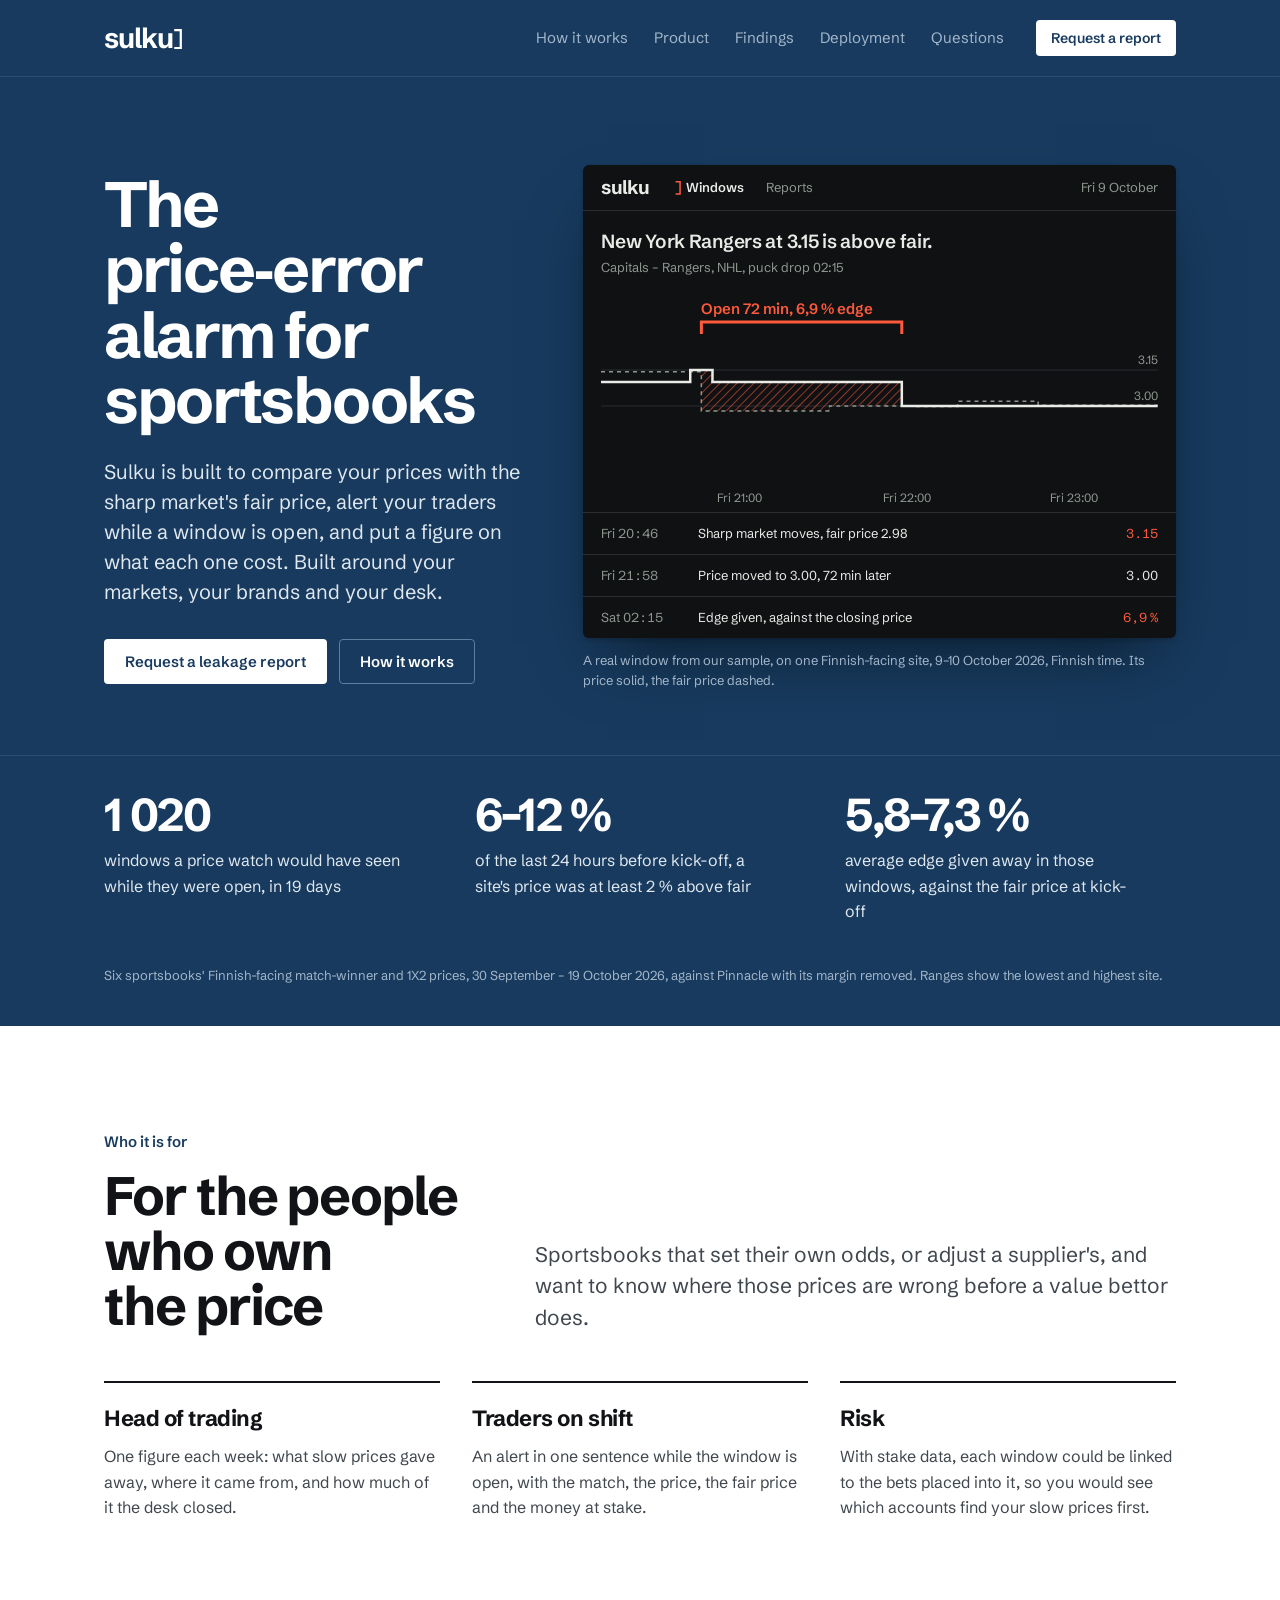
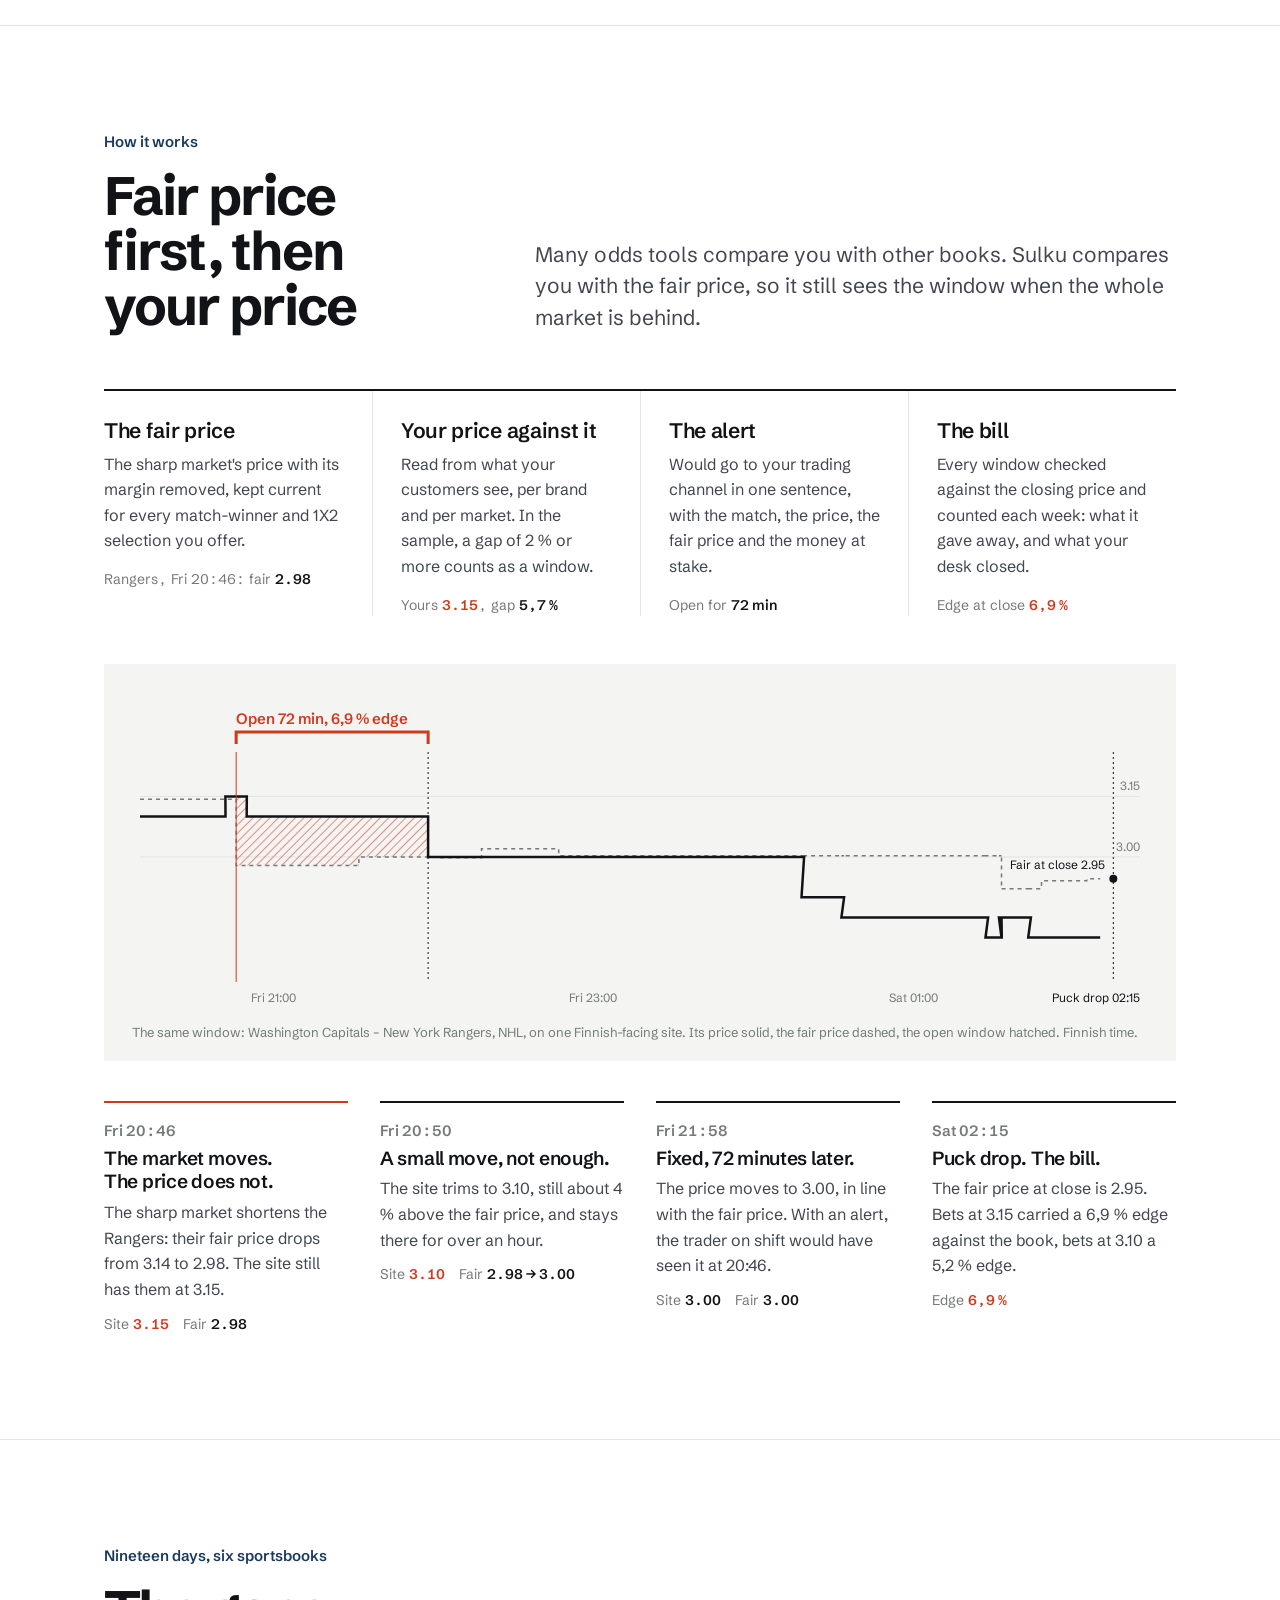
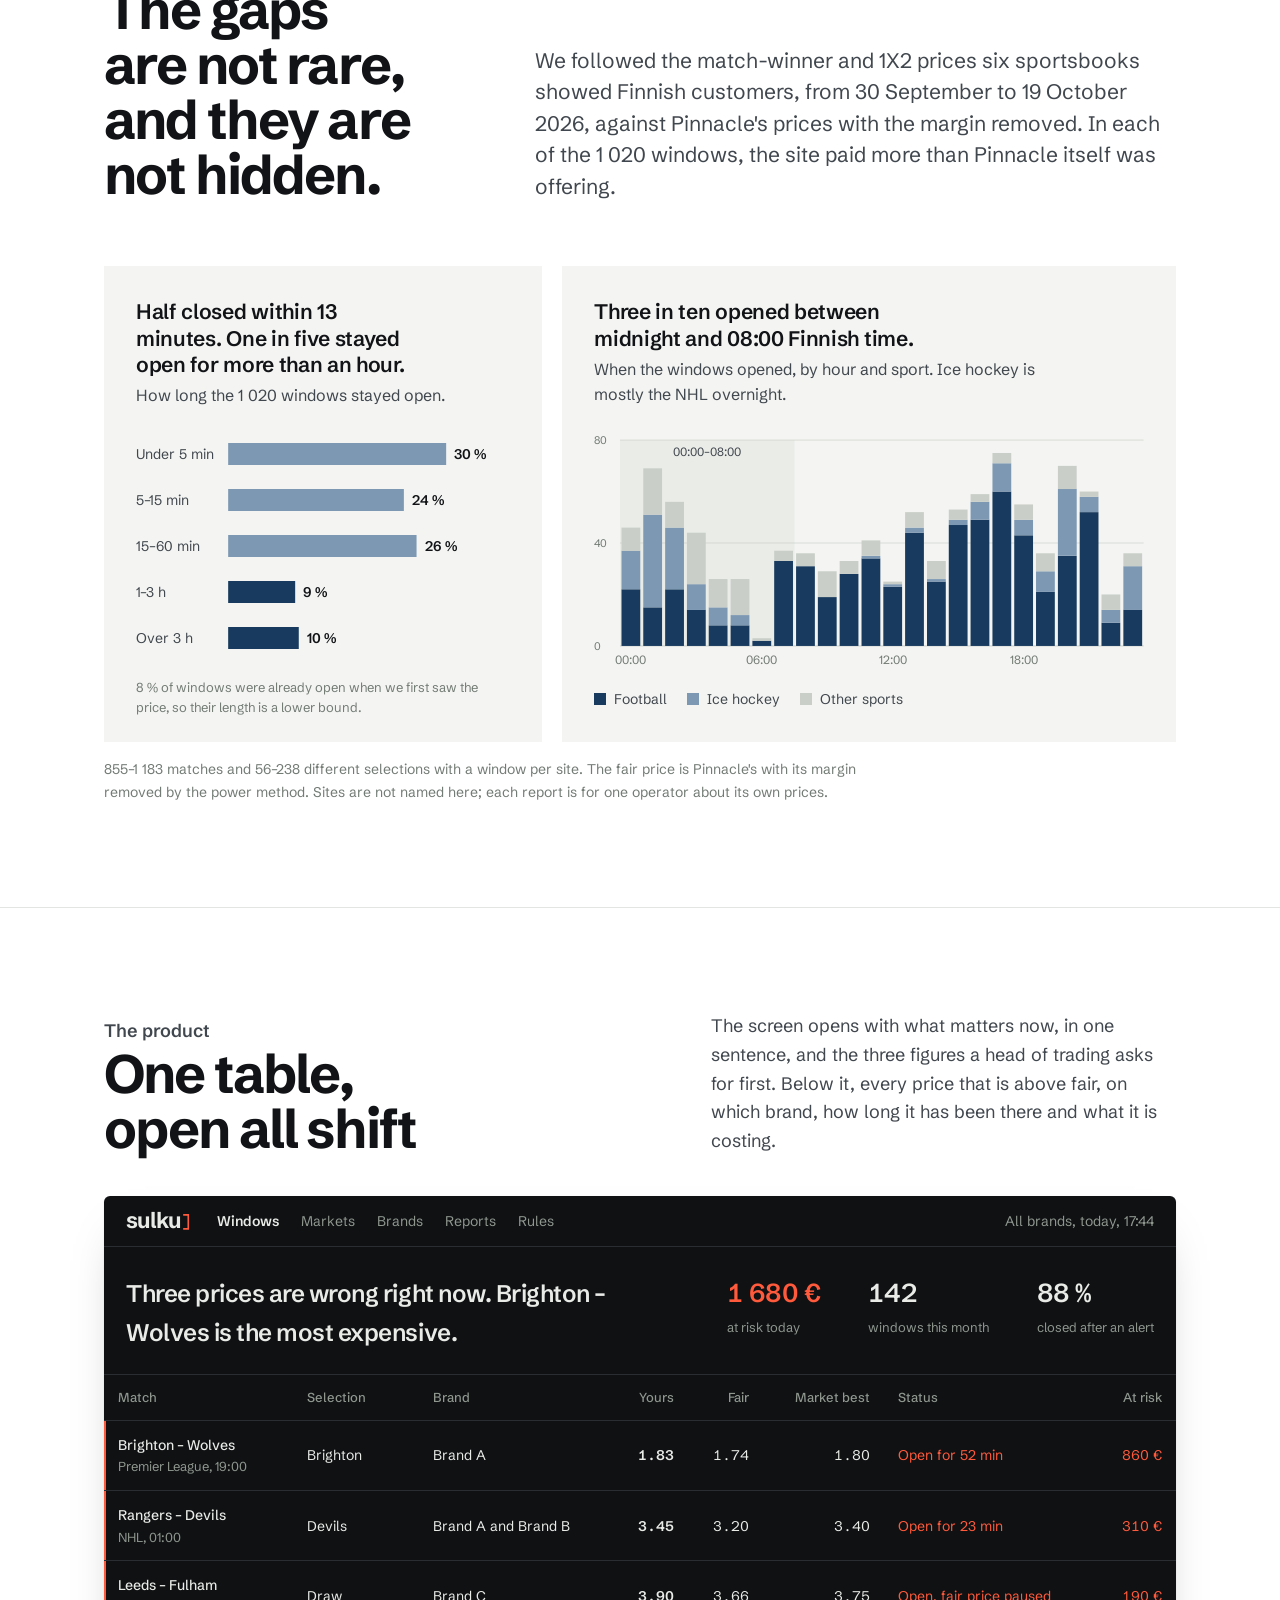
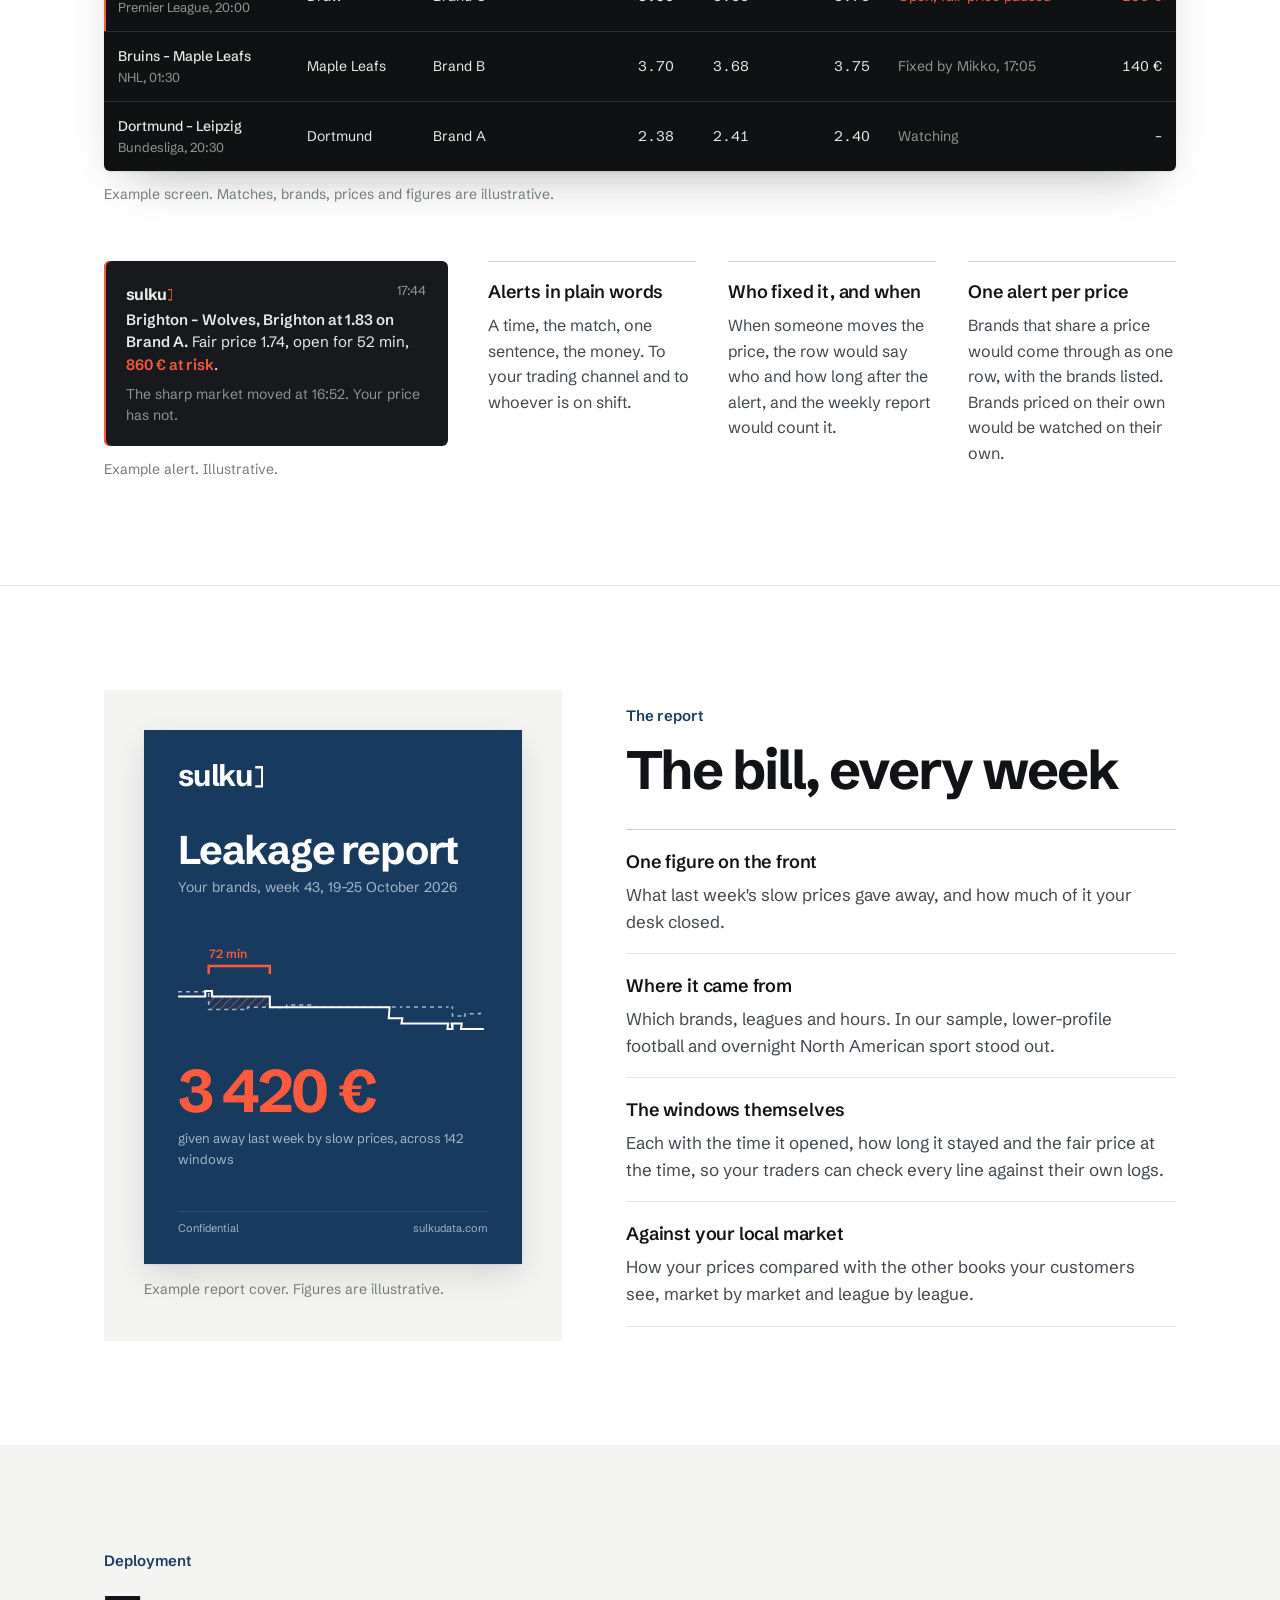
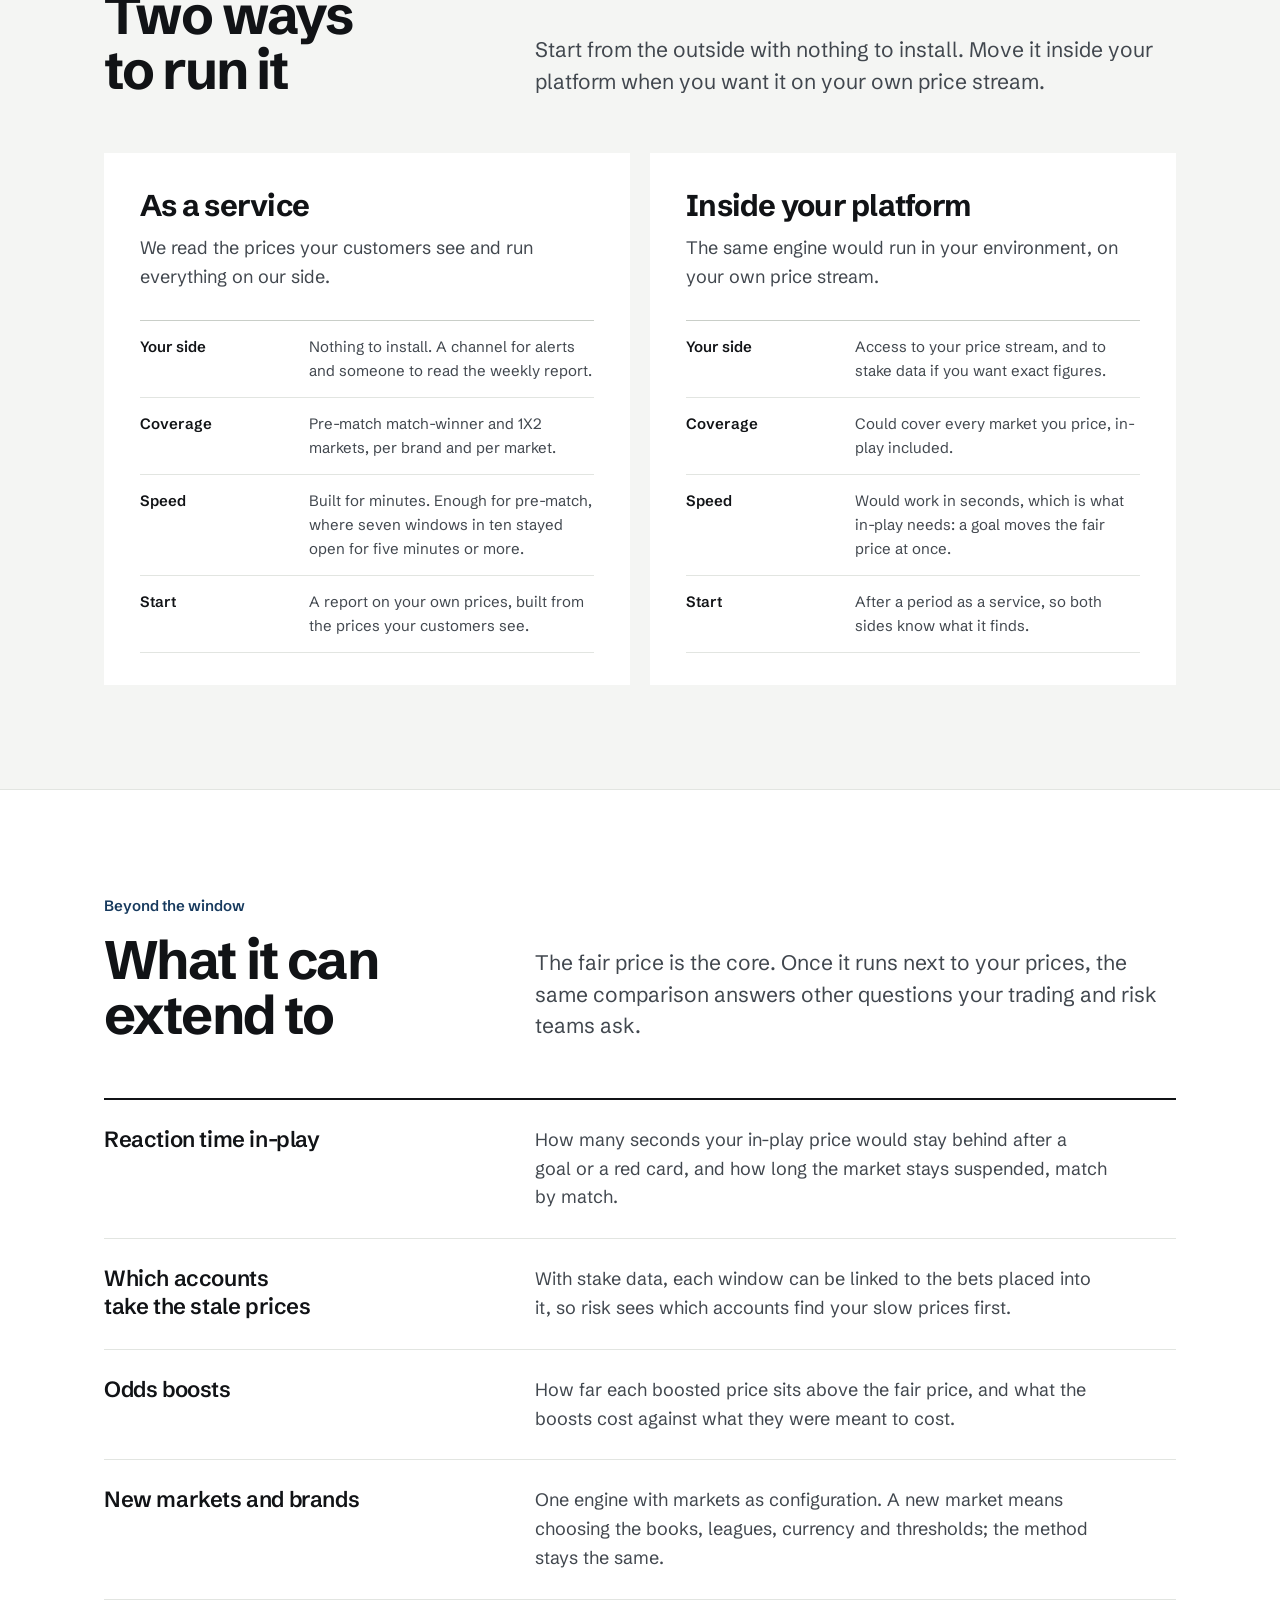
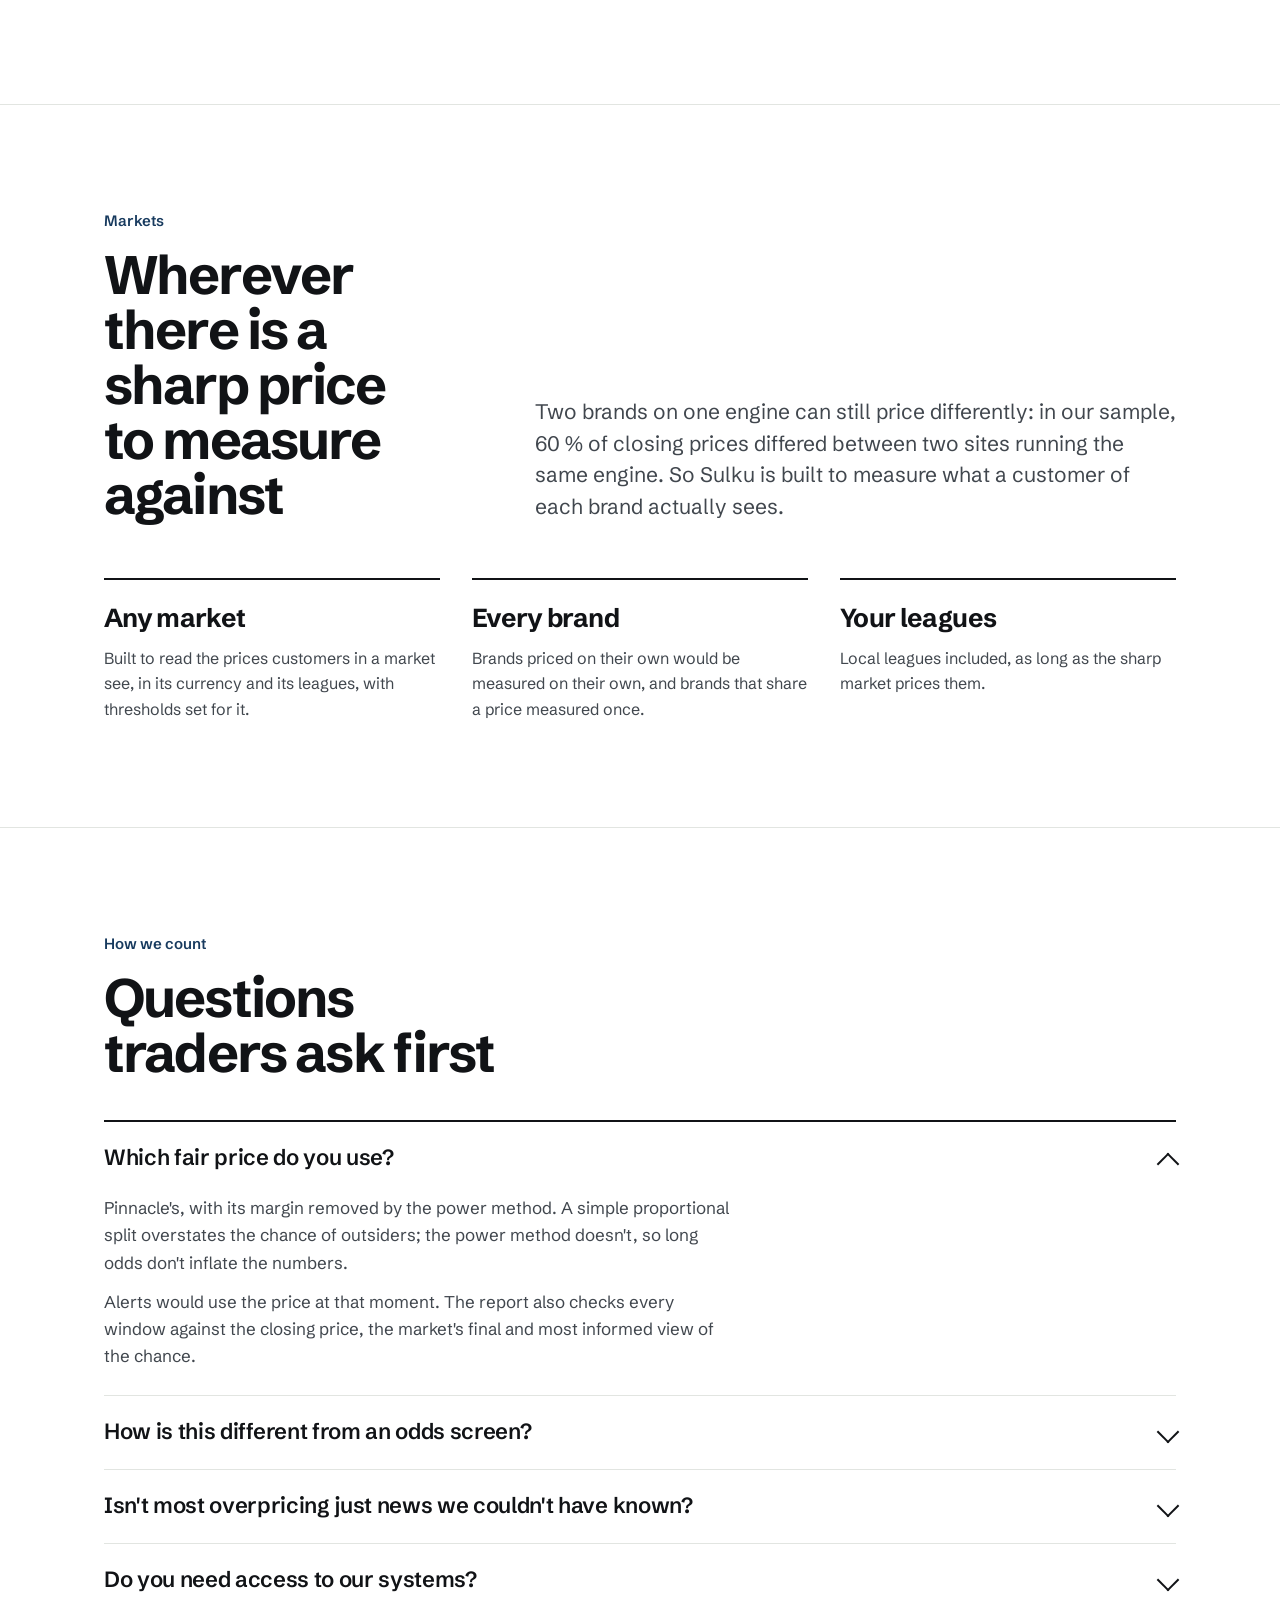
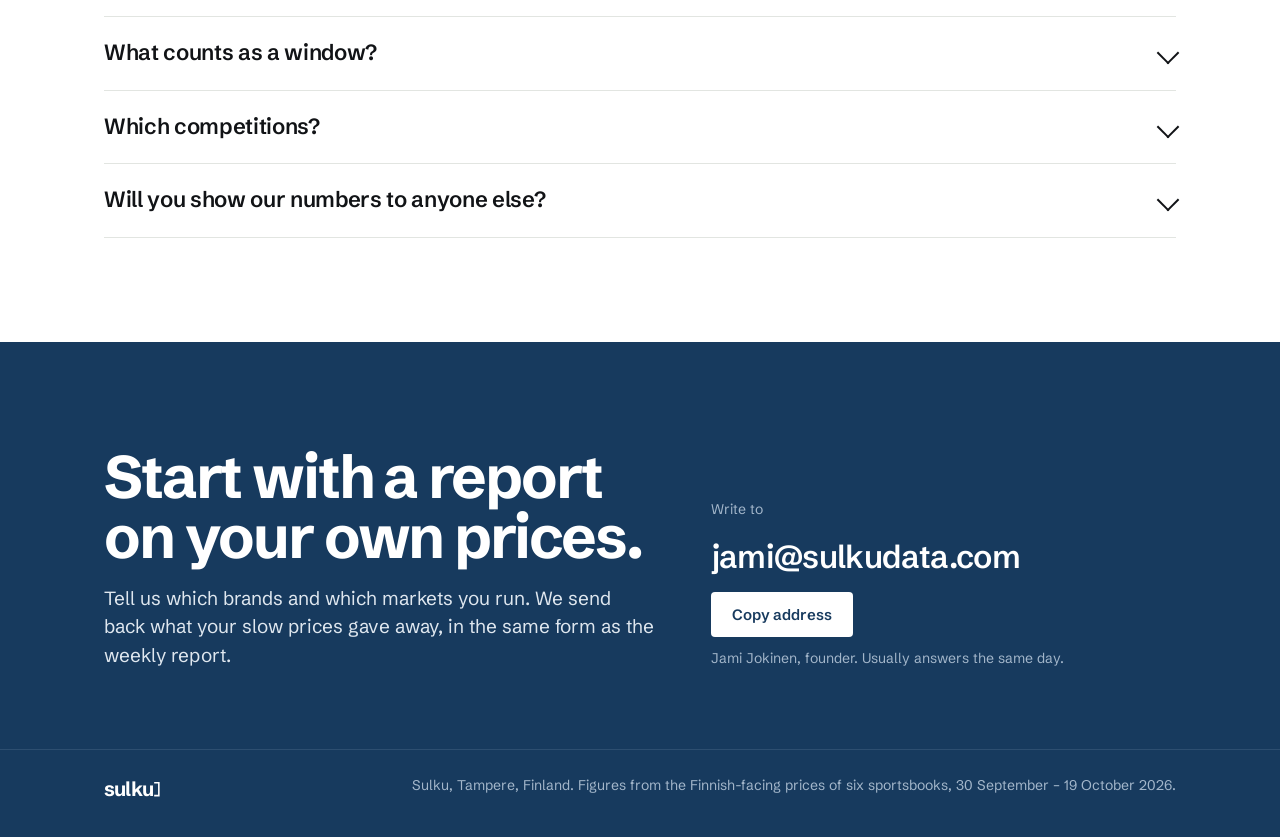
==== commit 573e17b9: "Site v3: product-first hero, multi-market copy, new data figures - Hero: short headline with a produ" ====
--- a/index.html
+++ b/index.html
@@ -3,12 +3,12 @@
 <head>
 <meta charset="utf-8">
 <meta name="viewport" content="width=device-width, initial-scale=1, viewport-fit=cover">
-<title>Sulku: price-error alarm for Finnish sportsbooks</title>
-<meta name="description" content="Sulku measures every price on your Finnish site against the sharp market, alerts your traders the moment one is wrong, and sends the bill every Monday. Built in Tampere for 1 July 2027.">
+<title>Sulku: price-error alarm for sportsbooks</title>
+<meta name="description" content="Sulku is built to measure your prices against the sharp market's fair price, alerts your traders while a window is open, and puts a figure on what each one cost. Built around your markets, your brands and your desk.">
 <meta property="og:type" content="website">
 <meta property="og:url" content="https://sulkudata.com/">
 <meta property="og:title" content="Sulku: every price you leave up too long has a cost">
-<meta property="og:description" content="1 021 times in 19 days, a Finnish sportsbook price sat above what Pinnacle itself was offering. Sulku finds those windows while they are open.">
+<meta property="og:description" content="1 020 times in 19 days, six sportsbooks left a price above what Pinnacle itself was offering. Sulku is built to find those windows while they are open.">
 <meta property="og:image" content="https://sulkudata.com/og.png">
 <meta name="twitter:card" content="summary_large_image">
 <meta name="theme-color" content="#173a5e">
@@ -18,8 +18,8 @@
 <link rel="preconnect" href="https://fonts.gstatic.com" crossorigin>
 <link rel="stylesheet" href="https://fonts.googleapis.com/css2?family=Schibsted+Grotesk:ital,wght@0,400;0,500;0,600;0,700;1,400&display=swap">
 <style>
-/* sulkudata.com per DESIGN.md. Structure differs from the customer prototypes: full-bleed opening line,
-   fact rows, a timeline of one real window, the product screen, a question list. Light-only, colours explicit. */
+/* sulkudata.com per DESIGN.md. v2 (28.10.2026): multi-market positioning, data figures from the Finnish sample
+   (analysis/tulokset/18_ikkunat.csv, 18_asiakkaat.json), two ways to run it, what it extends to. Light-only. */
 :root {
   --paper: #ffffff; --tint: #f4f5f3; --line: #e2e5e1; --line-2: #c9cec8;
   --ink: #111316; --ink-2: #41474e; --grey: #737b75;
@@ -27,13 +27,12 @@
   --lake: #173a5e; --lake-line: #2d4e70; --lake-grey: #a3b6ca; --lake-red: #ff5a3c;
   --night: #0f1113; --night-2: #17191c; --night-line: #2a2e33; --night-ink: #e9ebe7; --night-grey: #8f978f; --night-red: #ff5a3c;
   --f: "Schibsted Grotesk", "Helvetica Neue", Arial, sans-serif;
-  --gut: max(24px, env(safe-area-inset-left, 0px));
   color-scheme: light;
 }
 * { box-sizing: border-box; }
 html { scroll-behavior: smooth; }
 @media (prefers-reduced-motion: reduce) { html { scroll-behavior: auto; } }
-body { margin: 0; background: var(--paper); color: var(--ink); font-family: var(--f); font-size: 16px; line-height: 1.6; font-feature-settings: "kern", "liga"; -webkit-font-smoothing: antialiased; }
+body { margin: 0; background: var(--paper); color: var(--ink); font-family: var(--f); font-size: 17px; line-height: 1.6; font-feature-settings: "kern", "liga"; -webkit-font-smoothing: antialiased; }
 img { max-width: 100%; }
 .wrap { max-width: 1120px; margin: 0 auto; padding-left: max(24px, env(safe-area-inset-left, 0px)); padding-right: max(24px, env(safe-area-inset-right, 0px)); }
 @media (max-width: 480px) { .wrap { padding-left: max(16px, env(safe-area-inset-left, 0px)); padding-right: max(16px, env(safe-area-inset-right, 0px)); } }
@@ -49,14 +48,14 @@
 .wm path { fill: currentColor; }
 .wm.alarm path { fill: var(--night-red); }
 
-.btn { display: inline-block; font: 600 15px/1 var(--f); border-radius: 4px; padding: 13px 18px; border: 1px solid transparent; cursor: pointer; text-decoration: none; }
+.btn { display: inline-block; font: 600 15px/1 var(--f); border-radius: 4px; padding: 14px 20px; border: 1px solid transparent; cursor: pointer; text-decoration: none; }
 .btn-ink { background: var(--ink); color: #fff; } .btn-ink:hover { background: #2a2e33; }
 .btn-line { background: transparent; color: var(--ink); border-color: var(--line-2); } .btn-line:hover { border-color: var(--ink); }
 .on-lake .btn-ink { background: #fff; color: var(--lake); } .on-lake .btn-ink:hover { background: #e4ebf2; }
 .on-lake .btn-line { color: #fff; border-color: #5f7d9c; } .on-lake .btn-line:hover { border-color: #fff; }
 .on-lake :focus-visible { outline-color: #fff; }
 
-/* opening: headline, then the line runs edge to edge */
+/* opening: product-first B2B hero on Lake */
 .hero { background: var(--lake); color: #fff; overflow: hidden; }
 .mast { border-bottom: 1px solid var(--lake-line); }
 .mast .wrap { display: flex; align-items: center; gap: 32px; padding-block: 20px; flex-wrap: wrap; }
@@ -64,58 +63,105 @@
 .mast nav { display: flex; gap: 26px; font-size: 15px; flex-wrap: wrap; margin-left: auto; }
 .mast nav a { color: var(--lake-grey); text-decoration: none; } .mast nav a:hover { color: #fff; }
 .mast .btn { padding: 10px 14px; font-size: 14px; }
-@media (max-width: 860px) { .mast nav { display: none; } .mast .btn { margin-left: auto; } }
-.hero-in { padding-block: 96px 24px; }
-.hero h1 { margin: 0; font-weight: 700; font-size: clamp(40px, 6.4vw, 76px); line-height: 1.0; letter-spacing: -.038em; max-width: 17ch; }
-.hero h1 em { font-style: normal; color: var(--lake-red); }
-.hero-sub { display: grid; grid-template-columns: minmax(0, 6fr) minmax(0, 5fr); gap: 48px; margin-top: 40px; align-items: end; }
-.hero-sub p { margin: 0; font-size: clamp(18px, 1.8vw, 21px); line-height: 1.45; color: #dfe7ef; max-width: 46ch; }
-.hero-sub .acts { display: flex; gap: 12px; flex-wrap: wrap; justify-content: flex-end; }
-@media (max-width: 860px) { .hero-in { padding-block: 56px 16px; } .hero-sub { grid-template-columns: 1fr; gap: 24px; margin-top: 28px; } .hero-sub .acts { justify-content: flex-start; } }
-.bleed { margin-top: 24px; }
-.bleed svg { display: block; width: 100%; }
-.bleed p { margin: 0; padding-block: 12px 40px; font-size: 14px; color: var(--lake-grey); max-width: 80ch; }
+@media (max-width: 900px) { .mast nav { display: none; } .mast .btn { margin-left: auto; } }
+.hero-grid { display: grid; grid-template-columns: minmax(0, 5fr) minmax(0, 7fr); gap: 56px; align-items: center; padding-block: 88px 64px; }
+.hero h1 { margin: 0; font-weight: 700; font-size: clamp(40px, 5vw, 64px); line-height: 1.02; letter-spacing: -.036em; max-width: 13ch; }
+.hero-copy p { margin: 24px 0 0; font-size: clamp(18px, 1.6vw, 20px); line-height: 1.5; color: #dfe7ef; max-width: 40ch; }
+.hero-copy .acts { display: flex; gap: 12px; flex-wrap: wrap; margin-top: 32px; }
+.shot { background: var(--night); color: var(--night-ink); border-radius: 6px; overflow: hidden; box-shadow: 0 2px 4px rgba(0,0,0,.18), 0 32px 64px -24px rgba(0,0,0,.55); min-width: 0; }
+.shot-top { display: flex; align-items: center; gap: 22px; padding: 12px 18px; border-bottom: 1px solid var(--night-line); font-size: 13px; color: var(--night-grey); }
+.shot-top .wm { font-size: 19px; color: var(--night-ink); margin-right: 8px; }
+.shot-top b { color: var(--night-ink); font-weight: 600; }
+.shot-top .ctx { margin-left: auto; }
+.shot-head { padding: 18px 18px 4px; }
+.shot-head h4 { margin: 0; font-weight: 600; font-size: 19px; letter-spacing: -.015em; line-height: 1.3; }
+.shot-head span { display: block; margin-top: 4px; font-size: 13px; color: var(--night-grey); }
+.shot svg { display: block; width: 100%; }
+.shot-rows { border-top: 1px solid var(--night-line); font-size: 13px; }
+.shot-rows div { display: grid; grid-template-columns: 6.5em minmax(0, 1fr) auto; gap: 12px; padding: 10px 18px; border-bottom: 1px solid var(--night-line); }
+.shot-rows div:last-child { border-bottom: 0; }
+.shot-rows time { color: var(--night-grey); font-variant-numeric: tabular-nums; }
+.shot-rows .n { font-variant-numeric: tabular-nums; text-align: right; }
+.shot-rows .r { color: var(--night-red); }
+.shot-cap { margin: 12px 0 0; font-size: 13px; color: var(--lake-grey); }
+.proof { border-top: 1px solid var(--lake-line); }
+.proof .wrap { display: grid; grid-template-columns: repeat(3, minmax(0, 1fr)); gap: 40px; padding-block: 36px 40px; }
+.proof b { display: block; font-weight: 700; font-size: clamp(34px, 3.6vw, 46px); letter-spacing: -.035em; line-height: 1; font-variant-numeric: proportional-nums lining-nums; }
+.proof span { display: block; margin-top: 10px; color: #dfe7ef; font-size: 16px; max-width: 30ch; }
+.proof p { grid-column: 1 / -1; margin: 0; font-size: 13px; color: var(--lake-grey); }
+@media (max-width: 960px) { .hero-grid { grid-template-columns: 1fr; gap: 40px; padding-block: 56px 48px; } .hero h1 { max-width: 16ch; } }
+@media (max-width: 700px) { .proof .wrap { grid-template-columns: 1fr; gap: 24px; } }
 
 /* sections */
 .sec { border-top: 1px solid var(--line); }
 .sec.plain { border-top: 0; }
-.sec > .wrap { padding-block: 96px; }
+.sec.tint { background: var(--tint); border-top: 0; }
+.sec > .wrap { padding-block: 104px; }
 .kicker { margin: 0 0 14px; font-size: 15px; font-weight: 600; color: var(--lake); }
-.sec h2 { margin: 0; font-weight: 700; font-size: clamp(32px, 4vw, 48px); line-height: 1.04; letter-spacing: -.032em; max-width: 20ch; }
-.sec .intro { margin: 18px 0 0; font-size: clamp(18px, 1.8vw, 20px); line-height: 1.5; color: var(--ink-2); max-width: 60ch; }
-@media (max-width: 860px) { .sec > .wrap { padding-block: 64px; } }
+.sec h2 { margin: 0; font-weight: 700; font-size: clamp(34px, 4.4vw, 54px); line-height: 1.02; letter-spacing: -.034em; max-width: 19ch; }
+.sec .intro { margin: 20px 0 0; font-size: clamp(18px, 1.9vw, 21px); line-height: 1.5; color: var(--ink-2); max-width: 58ch; }
+.split { display: grid; grid-template-columns: minmax(0, 4fr) minmax(0, 7fr); gap: 64px; align-items: end; }
+.split .intro { margin: 0; }
+@media (max-width: 860px) { .sec > .wrap { padding-block: 64px; } .split { grid-template-columns: 1fr; gap: 20px; } }
 
 /* fact rows */
-.facts { margin-top: 48px; border-top: 2px solid var(--ink); }
-.fact { display: grid; grid-template-columns: minmax(0, 4fr) minmax(0, 7fr); gap: 48px; padding-block: 26px; border-bottom: 1px solid var(--line); align-items: baseline; }
-.fact b { font-weight: 700; font-size: clamp(40px, 5.4vw, 64px); letter-spacing: -.035em; line-height: 1; font-variant-numeric: proportional-nums lining-nums; }
-.fact p { margin: 0; font-size: 18px; line-height: 1.5; color: var(--ink-2); max-width: 48ch; }
+.facts { margin-top: 56px; border-top: 2px solid var(--ink); }
+.fact { display: grid; grid-template-columns: minmax(0, 4fr) minmax(0, 7fr); gap: 64px; padding-block: 28px; border-bottom: 1px solid var(--line); align-items: baseline; }
+.fact b { font-weight: 700; font-size: clamp(44px, 5.8vw, 72px); letter-spacing: -.04em; line-height: 1; font-variant-numeric: proportional-nums lining-nums; }
+.fact p { margin: 0; font-size: 19px; line-height: 1.5; color: var(--ink-2); max-width: 46ch; }
 .fact p strong { color: var(--ink); font-weight: 600; }
 .facts-note { margin: 16px 0 0; font-size: 14px; color: var(--grey); max-width: 90ch; }
 @media (max-width: 760px) { .fact { grid-template-columns: 1fr; gap: 10px; padding-block: 22px; } }
 
-/* timeline of one window */
-.anat { display: grid; grid-template-columns: minmax(0, 4fr) minmax(0, 7fr); gap: 64px; align-items: start; }
-.anat-head { position: sticky; top: 32px; }
-.anat-head .sum { margin-top: 28px; padding-top: 20px; border-top: 1px solid var(--line-2); }
-.anat-head .sum b { display: block; font-weight: 700; font-size: 40px; letter-spacing: -.03em; line-height: 1; color: var(--red); }
-.anat-head .sum span { display: block; margin-top: 8px; color: var(--ink-2); font-size: 15px; }
-.tl { list-style: none; margin: 0; padding: 0; border-left: 2px solid var(--line-2); }
-.tl li { position: relative; padding: 0 0 36px 32px; }
-.tl li:last-child { padding-bottom: 0; }
-.tl li::before { content: ""; position: absolute; left: -2px; top: 11px; width: 18px; height: 2px; background: var(--ink); }
-.tl li.hot::before { background: var(--red); width: 24px; }
+/* figures */
+.figs { display: grid; grid-template-columns: minmax(0, 5fr) minmax(0, 7fr); gap: 20px; margin-top: 64px; }
+.fig-p { background: var(--tint); padding: 32px 32px 24px; min-width: 0; }
+.fig-p h3 { margin: 0; font-weight: 600; font-size: 21px; letter-spacing: -.015em; line-height: 1.25; max-width: 30ch; }
+.fig-p .sub { margin: 6px 0 0; color: var(--ink-2); font-size: 16px; max-width: 46ch; }
+.fig-p svg { display: block; width: 100%; margin-top: 24px; }
+.fig-p .src { margin: 14px 0 0; font-size: 13px; color: var(--grey); }
+.key { display: flex; gap: 20px; flex-wrap: wrap; margin-top: 16px; font-size: 14px; color: var(--ink-2); }
+.key span { display: inline-flex; align-items: center; gap: 8px; }
+.key i { width: 12px; height: 12px; display: inline-block; }
+@media (max-width: 960px) { .figs { grid-template-columns: 1fr; } .fig-p { padding: 24px 20px 20px; } }
+
+/* who it is for */
+.roles { display: grid; grid-template-columns: repeat(3, minmax(0, 1fr)); gap: 32px; margin-top: 48px; }
+.roles div { border-top: 2px solid var(--ink); padding-top: 18px; min-width: 0; }
+.roles h3 { margin: 0 0 8px; font-weight: 700; font-size: 22px; letter-spacing: -.02em; }
+.roles p { margin: 0; color: var(--ink-2); font-size: 16px; }
+@media (max-width: 760px) { .roles { grid-template-columns: 1fr; gap: 24px; } }
+
+/* how it works: four steps on one rule */
+.flow { list-style: none; margin: 56px 0 0; padding: 0; display: grid; grid-template-columns: repeat(4, minmax(0, 1fr)); border-top: 2px solid var(--ink); }
+.flow li { padding: 26px 28px 0 0; position: relative; }
+.flow li + li { padding-left: 28px; border-left: 1px solid var(--line); }
+.flow h3 { margin: 0 0 8px; font-weight: 600; font-size: 21px; letter-spacing: -.015em; line-height: 1.25; }
+.flow p { margin: 0; color: var(--ink-2); font-size: 16px; }
+.flow .eg { display: block; margin-top: 14px; font-size: 14px; color: var(--grey); font-variant-numeric: tabular-nums; }
+.flow .eg b { color: var(--ink); font-weight: 600; } .flow .eg b.r { color: var(--red); }
+@media (max-width: 900px) { .flow { grid-template-columns: 1fr 1fr; } .flow li:nth-child(3) { padding-left: 0; border-left: 0; } .flow li { padding-bottom: 28px; } }
+@media (max-width: 560px) { .flow { grid-template-columns: 1fr; } .flow li, .flow li + li { padding: 22px 0 22px; border-left: 0; border-bottom: 1px solid var(--line); } }
+
+/* anatomy: chart above the timeline */
+.anat-fig { margin-top: 48px; background: var(--tint); padding: 28px 28px 18px; }
+.anat-fig svg { display: block; width: 100%; }
+.anat-fig .src { margin: 10px 0 0; font-size: 13px; color: var(--grey); }
+.tl { list-style: none; margin: 40px 0 0; padding: 0; display: grid; grid-template-columns: repeat(4, minmax(0, 1fr)); gap: 32px; }
+.tl li { border-top: 2px solid var(--ink); padding-top: 16px; min-width: 0; }
+.tl li.hot { border-top-color: var(--red); }
 .tl time { display: block; font-weight: 600; font-size: 15px; color: var(--grey); font-variant-numeric: tabular-nums; }
-.tl h3 { margin: 4px 0 6px; font-weight: 600; font-size: 21px; letter-spacing: -.015em; line-height: 1.25; }
-.tl p { margin: 0; color: var(--ink-2); max-width: 54ch; }
-.tl .px { display: inline-flex; gap: 18px; margin-top: 10px; font-size: 14px; color: var(--grey); flex-wrap: wrap; }
-.tl .px span b { color: var(--ink); font-weight: 600; font-variant-numeric: tabular-nums; }
-.tl .px span b.r { color: var(--red); }
-@media (max-width: 860px) { .anat { grid-template-columns: 1fr; gap: 36px; } .anat-head { position: static; } }
+.tl h3 { margin: 4px 0 6px; font-weight: 600; font-size: 19px; letter-spacing: -.015em; line-height: 1.25; }
+.tl p { margin: 0; color: var(--ink-2); font-size: 16px; }
+.tl .px { display: flex; gap: 14px; margin-top: 10px; font-size: 14px; color: var(--grey); flex-wrap: wrap; }
+.tl .px b { color: var(--ink); font-weight: 600; font-variant-numeric: tabular-nums; }
+.tl .px b.r { color: var(--red); }
+@media (max-width: 900px) { .tl { grid-template-columns: 1fr 1fr; } }
+@media (max-width: 560px) { .tl { grid-template-columns: 1fr; gap: 24px; } .anat-fig { padding: 20px 14px 14px; } }
 
 /* product */
 .prod-head { display: grid; grid-template-columns: minmax(0, 6fr) minmax(0, 5fr); gap: 48px; align-items: end; margin-bottom: 40px; }
-.prod-head p { margin: 0; color: var(--ink-2); font-size: 17px; max-width: 52ch; }
+.prod-head p { margin: 0; color: var(--ink-2); font-size: 18px; max-width: 50ch; }
 @media (max-width: 860px) { .prod-head { grid-template-columns: 1fr; gap: 16px; } }
 .ui { background: var(--night); color: var(--night-ink); border-radius: 6px; overflow: hidden; box-shadow: 0 1px 2px rgba(17,19,22,.1), 0 24px 48px -24px rgba(17,19,22,.35); }
 .ui-top { display: flex; align-items: center; gap: 28px; padding: 14px 22px; border-bottom: 1px solid var(--night-line); font-size: 14px; flex-wrap: wrap; }
@@ -130,7 +176,7 @@
 .ui-sum .fig b.r { color: var(--night-red); }
 .ui-sum .fig span { font-size: 13px; color: var(--night-grey); }
 .ui-tbl { overflow-x: auto; }
-.ui-tbl table { border-collapse: collapse; width: 100%; min-width: 760px; font-size: 14px; }
+.ui-tbl table { border-collapse: collapse; width: 100%; min-width: 820px; font-size: 14px; }
 .ui-tbl th { text-align: left; font-weight: 500; font-size: 13px; color: var(--night-grey); padding: 12px 14px; border-bottom: 1px solid var(--night-line); white-space: nowrap; }
 .ui-tbl td { padding: 13px 14px; border-bottom: 1px solid var(--night-line); white-space: nowrap; }
 .ui-tbl tr:last-child td { border-bottom: 0; }
@@ -140,11 +186,19 @@
 .ui-tbl .st { color: var(--night-grey); } .ui-tbl tr.open .st { color: var(--night-red); }
 .ui-tbl td.n.r { color: var(--night-red); } .ui-tbl .hi { color: var(--night-ink); font-weight: 600; }
 .ui-cap { margin: 12px 0 0; }
-.trio { display: grid; grid-template-columns: repeat(3, minmax(0, 1fr)); gap: 48px; margin-top: 48px; }
-.trio div { min-width: 0; }
+.below { display: grid; grid-template-columns: minmax(0, 4fr) minmax(0, 8fr); gap: 40px; margin-top: 56px; align-items: start; }
+.alert { background: var(--night-2); color: var(--night-ink); border-radius: 6px; padding: 20px 22px; font-size: 15px; line-height: 1.5; box-shadow: inset 2px 0 0 var(--night-red); }
+.alert .who { display: flex; justify-content: space-between; gap: 12px; color: var(--night-grey); font-size: 13px; margin-bottom: 8px; }
+.alert .who .wm { font-size: 16px; color: var(--night-ink); }
+.alert p { margin: 0; }
+.alert p + p { margin-top: 8px; color: var(--night-grey); font-size: 14px; }
+.alert b { font-weight: 600; } .alert b.r { color: var(--night-red); }
+.trio { display: grid; grid-template-columns: repeat(3, minmax(0, 1fr)); gap: 32px; }
+.trio div { min-width: 0; border-top: 1px solid var(--line-2); padding-top: 16px; }
 .trio h3 { margin: 0 0 6px; font-weight: 600; font-size: 18px; letter-spacing: -.01em; }
-.trio p { margin: 0; color: var(--ink-2); }
-@media (max-width: 860px) { .trio { grid-template-columns: 1fr; gap: 24px; } }
+.trio p { margin: 0; color: var(--ink-2); font-size: 16px; }
+@media (max-width: 960px) { .below { grid-template-columns: 1fr; } }
+@media (max-width: 700px) { .trio { grid-template-columns: 1fr; gap: 20px; } }
 
 /* report */
 .rep { display: grid; grid-template-columns: minmax(0, 5fr) minmax(0, 6fr); gap: 64px; align-items: center; }
@@ -162,7 +216,32 @@
 .rep-list li { padding-block: 18px; border-bottom: 1px solid var(--line); }
 .rep-list h3 { margin: 0 0 4px; font-weight: 600; font-size: 18px; letter-spacing: -.01em; }
 .rep-list p { margin: 0; color: var(--ink-2); max-width: 54ch; }
-@media (max-width: 860px) { .rep { grid-template-columns: 1fr; gap: 36px; } }
+@media (max-width: 860px) { .rep { grid-template-columns: 1fr; gap: 36px; } .a4 { padding: 24px; } }
+
+/* two ways to run it */
+.ways { display: grid; grid-template-columns: 1fr 1fr; gap: 20px; margin-top: 56px; }
+.way { background: #fff; padding: 36px 36px 32px; min-width: 0; }
+.way h3 { margin: 0; font-weight: 700; font-size: clamp(24px, 2.6vw, 30px); letter-spacing: -.025em; line-height: 1.1; }
+.way .lead { margin: 12px 0 0; font-size: 18px; color: var(--ink-2); max-width: 40ch; }
+.way dl { margin: 28px 0 0; border-top: 1px solid var(--line-2); }
+.way dl div { display: grid; grid-template-columns: 9em minmax(0, 1fr); gap: 16px; padding-block: 14px; border-bottom: 1px solid var(--line); }
+.way dt { font-weight: 600; font-size: 15px; }
+.way dd { margin: 0; color: var(--ink-2); font-size: 15px; }
+@media (max-width: 860px) { .ways { grid-template-columns: 1fr; } .way { padding: 26px 20px 22px; } .way dl div { grid-template-columns: 1fr; gap: 2px; } }
+
+/* what it extends to */
+.ext { list-style: none; margin: 56px 0 0; padding: 0; border-top: 2px solid var(--ink); }
+.ext li { display: grid; grid-template-columns: minmax(0, 4fr) minmax(0, 7fr); gap: 64px; padding-block: 26px; border-bottom: 1px solid var(--line); }
+.ext h3 { margin: 0; font-weight: 600; font-size: 22px; letter-spacing: -.018em; line-height: 1.25; }
+.ext p { margin: 0; color: var(--ink-2); font-size: 18px; max-width: 52ch; }
+@media (max-width: 760px) { .ext li { grid-template-columns: 1fr; gap: 8px; padding-block: 20px; } }
+
+/* markets */
+.mk { display: grid; grid-template-columns: repeat(3, minmax(0, 1fr)); gap: 32px; margin-top: 56px; }
+.mk div { border-top: 2px solid var(--ink); padding-top: 18px; min-width: 0; }
+.mk h3 { margin: 0 0 6px; font-weight: 700; font-size: 26px; letter-spacing: -.025em; }
+.mk p { margin: 0; color: var(--ink-2); font-size: 16px; }
+@media (max-width: 760px) { .mk { grid-template-columns: 1fr; gap: 24px; } }
 
 /* questions */
 .qa { margin-top: 40px; border-top: 2px solid var(--ink); }
@@ -175,19 +254,11 @@
 .qa .a { padding: 0 48px 26px 0; display: grid; gap: 12px; max-width: 68ch; }
 .qa .a p { margin: 0; color: var(--ink-2); font-size: 17px; }
 
-/* finland */
-.fi-grid { display: grid; grid-template-columns: minmax(0, 5fr) minmax(0, 6fr); gap: 64px; align-items: start; }
-.fi-list { list-style: none; margin: 0; padding: 0; border-top: 1px solid var(--line-2); }
-.fi-list li { padding-block: 20px; border-bottom: 1px solid var(--line); }
-.fi-list h3 { margin: 0 0 4px; font-weight: 600; font-size: 18px; letter-spacing: -.01em; }
-.fi-list p { margin: 0; color: var(--ink-2); }
-@media (max-width: 860px) { .fi-grid { grid-template-columns: 1fr; gap: 32px; } }
-
 /* closing */
 .close { background: var(--lake); color: #fff; }
-.close .wrap { padding-block: 96px 80px; display: grid; grid-template-columns: minmax(0, 6fr) minmax(0, 5fr); gap: 48px; align-items: end; }
-.close h2 { margin: 0; font-weight: 700; font-size: clamp(34px, 4.6vw, 56px); line-height: 1.02; letter-spacing: -.035em; max-width: 15ch; }
-.close p { margin: 18px 0 0; color: #dfe7ef; font-size: 18px; line-height: 1.5; max-width: 46ch; }
+.close .wrap { padding-block: 104px 80px; display: grid; grid-template-columns: minmax(0, 6fr) minmax(0, 5fr); gap: 48px; align-items: end; }
+.close h2 { margin: 0; font-weight: 700; font-size: clamp(36px, 4.8vw, 60px); line-height: 1.0; letter-spacing: -.036em; max-width: 15ch; }
+.close p { margin: 18px 0 0; color: #dfe7ef; font-size: 19px; line-height: 1.5; max-width: 46ch; }
 .mail { display: grid; gap: 10px; }
 .mail .addr { font-weight: 600; font-size: clamp(24px, 2.8vw, 32px); letter-spacing: -.02em; overflow-wrap: anywhere; color: #fff; text-decoration: none; }
 .mail .addr:hover { text-decoration: underline; text-underline-offset: 4px; }
@@ -205,55 +276,111 @@
   <div class="mast">
     <div class="wrap">
       <a class="wm" href="#top" aria-label="Sulku, home">sulku<svg viewBox="0 0 38 100" aria-hidden="true"><path d="M0 0H38V100H0V89H27V11H0Z"/></svg></a>
-      <nav aria-label="Main"><a href="#facts">Findings</a><a href="#window">How it works</a><a href="#product">Product</a><a href="#report">Report</a><a href="#questions">Questions</a><a href="#finland">Finland</a></nav>
+      <nav aria-label="Main"><a href="#how">How it works</a><a href="#product">Product</a><a href="#facts">Findings</a><a href="#ways">Deployment</a><a href="#questions">Questions</a></nav>
       <a class="btn btn-ink" href="#contact">Request a report</a>
     </div>
   </div>
-  <div class="wrap hero-in" id="top">
-    <h1><em>1 021 times</em> in 19 days, a Finnish sportsbook price sat above what Pinnacle itself was offering.</h1>
-    <div class="hero-sub">
-      <p>Sulku watches every price on your Finnish site against the sharp market, tells your traders the moment one is wrong, and sends you the bill every Monday.</p>
-      <div class="acts"><a class="btn btn-ink" href="#contact">Request a leakage report</a><a class="btn btn-line" href="#questions">How we count</a></div>
-    </div>
-  </div>
-  <div class="bleed">
-    <svg id="kv" role="img" aria-label="On one Finnish site, Calgary Flames stayed at 4.25 from 21:12 while the fair price moved between 4.00 and 4.12; the window stayed open at least 5 hours 34 minutes with a 7.7 percent edge."></svg>
-    <div class="wrap"><p>Calgary Flames – Carolina Hurricanes, NHL, 18–19 October, on one Finnish site. Its price in white, the sharp market's fair price dashed.</p></div>
+  <div class="wrap hero-grid" id="top">
+    <div class="hero-copy">
+      <h1>The price&#8209;error alarm for sportsbooks</h1>
+      <p>Sulku is built to compare your prices with the sharp market's fair price, alert your traders while a window is open, and put a figure on what each one cost. Built around your markets, your brands and your desk.</p>
+      <div class="acts"><a class="btn btn-ink" href="#contact">Request a leakage report</a><a class="btn btn-line" href="#how">How it works</a></div>
+    </div>
+    <div>
+      <div class="shot" role="img" aria-label="Sulku screen with one real window: New York Rangers at 3.15 on one site while the fair price was 2.98, open for 72 minutes, 6.9 percent edge against the closing price.">
+        <div class="shot-top"><span class="wm alarm">sulku<svg viewBox="0 0 38 100" aria-hidden="true"><path d="M0 0H38V100H0V89H27V11H0Z"/></svg></span><b>Windows</b><span>Reports</span><span class="ctx">Fri 9 October</span></div>
+        <div class="shot-head"><h4>New York Rangers at 3.15 is above fair.</h4><span>Capitals – Rangers, NHL, puck drop 02:15</span></div>
+        <svg id="kv"></svg>
+        <div class="shot-rows">
+          <div><time>Fri 20:46</time><span>Sharp market moves, fair price 2.98</span><span class="n r">3.15</span></div>
+          <div><time>Fri 21:58</time><span>Price moved to 3.00, 72 min later</span><span class="n">3.00</span></div>
+          <div><time>Sat 02:15</time><span>Edge given, against the closing price</span><span class="n r">6,9 %</span></div>
+        </div>
+      </div>
+      <p class="shot-cap">A real window from our sample, on one Finnish-facing site, 9–10 October 2026, Finnish time. Its price solid, the fair price dashed.</p>
+    </div>
+  </div>
+  <div class="proof">
+    <div class="wrap">
+      <div><b>1 020</b><span>windows a price watch would have seen while they were open, in 19 days</span></div>
+      <div><b>6–12 %</b><span>of the last 24 hours before kick-off, a site's price was at least 2 % above fair</span></div>
+      <div><b>5,8–7,3 %</b><span>average edge given away in those windows, against the fair price at kick-off</span></div>
+      <p>Six sportsbooks' Finnish-facing match-winner and 1X2 prices, 30 September – 19 October 2026, against Pinnacle with its margin removed. Ranges show the lowest and highest site.</p>
+    </div>
   </div>
 </header>
 
 <main>
-<section class="sec plain" id="facts">
-  <div class="wrap">
-    <p class="kicker">Nineteen days on six Finnish sites</p>
-    <h2>The gaps are not rare, and they are not hidden.</h2>
-    <p class="intro">We followed the match-winner and 1X2 prices six sportsbooks show Finnish customers, from 30 September to 19 October 2026, against the sharpest market there is.</p>
-    <div class="facts">
-      <div class="fact"><b>6–12 %</b><p>of the last 24 hours before kick-off, a site's price was <strong>at least 2 % above fair</strong>. All six sites, without exception.</p></div>
-      <div class="fact"><b>1 021</b><p>windows that <strong>a price watch would have seen while they were open</strong>, on 676 different selections. In each one, the site paid more than Pinnacle was offering.</p></div>
-      <div class="fact"><b>5,8–7,3 %</b><p>average edge given to whoever bet into those windows, <strong>measured against the fair price at kick-off</strong>.</p></div>
-      <div class="fact"><b>62 %</b><p>of prices differed between <strong>two Finnish sites running the same pricing engine</strong>. Your Finnish price is your own, so it has to be measured on its own.</p></div>
-    </div>
-    <p class="facts-note">About 1 100 matches per site. The fair price is Pinnacle's with its margin removed by the power method. Ranges show the lowest and highest site. Sites are not named here; each report is for one operator about its own prices.</p>
-  </div>
-</section>
-
-<section class="sec" id="window">
-  <div class="wrap">
-    <div class="anat">
-      <div class="anat-head">
-        <p class="kicker">Anatomy of a window</p>
-        <h2>Five and a half hours at 4.25</h2>
-        <p class="intro">One real window from the sample, on one Finnish site. Nobody needed inside information. The sharp market was public the whole time.</p>
-        <div class="sum"><b class="tn">≥ 5 h 34 min</b><span>open, with a 7,7 % edge against the fair price at the puck drop.</span></div>
-      </div>
-      <ol class="tl">
-        <li class="hot"><time>Sun 21:12</time><h3>We first see the market. It is already wrong.</h3><p>The site has Calgary Flames at 4.25. The sharp market's fair price is 4.00. With Sulku, this is the moment the alert reaches the trader on shift.</p><div class="px"><span>Site <b class="r">4.25</b></span><span>Fair <b>4.00</b></span><span>Gap <b>6,2 %</b></span></div></li>
-        <li><time>Sun 23:54 – Mon 02:11</time><h3>The market drifts. The price does not.</h3><p>The fair price eases to 4.12 over the night. The site stays at 4.25 the whole time, still more than 3 % too generous.</p><div class="px"><span>Site <b class="r">4.25</b></span><span>Fair <b>4.04 → 4.12</b></span></div></li>
-        <li><time>Mon 02:47</time><h3>The site finally moves, briefly.</h3><p>Down to 4.20, then back to 4.25 and up to 4.30 in the last twenty minutes before the game.</p><div class="px"><span>Site <b class="r">4.20 → 4.30</b></span><span>Fair <b>4.12</b></span></div></li>
-        <li><time>Mon 03:10</time><h3>Puck drop. The bill.</h3><p>The fair price at close is 3.95. Every bet taken at 4.25 carried a 7,7 % edge against the book. A value bettor needed only a screen showing both prices.</p><div class="px"><span>Fair at close <b>3.95</b></span><span>Edge <b class="r">7,7 %</b></span></div></li>
-      </ol>
-    </div>
+<section class="sec plain" id="who">
+  <div class="wrap">
+    <div class="split">
+      <div>
+        <p class="kicker">Who it is for</p>
+        <h2>For the people who own the price</h2>
+      </div>
+      <p class="intro">Sportsbooks that set their own odds, or adjust a supplier's, and want to know where those prices are wrong before a value bettor does.</p>
+    </div>
+    <div class="roles">
+      <div><h3>Head of trading</h3><p>One figure each week: what slow prices gave away, where it came from, and how much of it the desk closed.</p></div>
+      <div><h3>Traders on shift</h3><p>An alert in one sentence while the window is open, with the match, the price, the fair price and the money at stake.</p></div>
+      <div><h3>Risk</h3><p>With stake data, each window could be linked to the bets placed into it, so you would see which accounts find your slow prices first.</p></div>
+    </div>
+  </div>
+</section>
+
+<section class="sec" id="how">
+  <div class="wrap">
+    <div class="split">
+      <div>
+        <p class="kicker">How it works</p>
+        <h2>Fair price first, then your price</h2>
+      </div>
+      <p class="intro">Many odds tools compare you with other books. Sulku compares you with the fair price, so it still sees the window when the whole market is behind.</p>
+    </div>
+    <ol class="flow">
+      <li><h3>The fair price</h3><p>The sharp market's price with its margin removed, kept current for every match-winner and 1X2 selection you offer.</p><span class="eg">Rangers, Fri 20:46: fair <b>2.98</b></span></li>
+      <li><h3>Your price against it</h3><p>Read from what your customers see, per brand and per market. In the sample, a gap of 2 % or more counts as a window.</p><span class="eg">Yours <b class="r">3.15</b>, gap <b>5,7 %</b></span></li>
+      <li><h3>The alert</h3><p>Would go to your trading channel in one sentence, with the match, the price, the fair price and the money at stake.</p><span class="eg">Open for <b>72 min</b></span></li>
+      <li><h3>The bill</h3><p>Every window checked against the closing price and counted each week: what it gave away, and what your desk closed.</p><span class="eg">Edge at close <b class="r">6,9 %</b></span></li>
+    </ol>
+
+    <div class="anat-fig">
+      <svg id="anat" role="img" aria-label="The Rangers window: the site's price stayed at 3.15 and 3.10 from Friday 20:46 to 21:58 while the fair price was 2.98 to 3.00, then moved to 3.00; the fair price at puck drop was 2.95."></svg>
+      <p class="src">The same window: Washington Capitals – New York Rangers, NHL, on one Finnish-facing site. Its price solid, the fair price dashed, the open window hatched. Finnish time.</p>
+    </div>
+    <ol class="tl">
+      <li class="hot"><time>Fri 20:46</time><h3>The market moves. The price does not.</h3><p>The sharp market shortens the Rangers: their fair price drops from 3.14 to 2.98. The site still has them at 3.15.</p><div class="px"><span>Site <b class="r">3.15</b></span><span>Fair <b>2.98</b></span></div></li>
+      <li><time>Fri 20:50</time><h3>A small move, not enough.</h3><p>The site trims to 3.10, still about 4 % above the fair price, and stays there for over an hour.</p><div class="px"><span>Site <b class="r">3.10</b></span><span>Fair <b>2.98 → 3.00</b></span></div></li>
+      <li><time>Fri 21:58</time><h3>Fixed, 72 minutes later.</h3><p>The price moves to 3.00, in line with the fair price. With an alert, the trader on shift would have seen it at 20:46.</p><div class="px"><span>Site <b>3.00</b></span><span>Fair <b>3.00</b></span></div></li>
+      <li><time>Sat 02:15</time><h3>Puck drop. The bill.</h3><p>The fair price at close is 2.95. Bets at 3.15 carried a 6,9 % edge against the book, bets at 3.10 a 5,2 % edge.</p><div class="px"><span>Edge <b class="r">6,9 %</b></span></div></li>
+    </ol>
+  </div>
+</section>
+
+<section class="sec" id="facts">
+  <div class="wrap">
+    <div class="split">
+      <div>
+        <p class="kicker">Nineteen days, six sportsbooks</p>
+        <h2>The gaps are not rare, and they are not hidden.</h2>
+      </div>
+      <p class="intro">We followed the match-winner and 1X2 prices six sportsbooks showed Finnish customers, from 30 September to 19 October 2026, against Pinnacle's prices with the margin removed. In each of the 1 020 windows, the site paid more than Pinnacle itself was offering.</p>
+    </div>
+    <div class="figs">
+      <div class="fig-p">
+        <h3>Half closed within 13 minutes. One in five stayed open for more than an hour.</h3>
+        <p class="sub">How long the 1 020 windows stayed open.</p>
+        <svg id="dur" role="img" aria-label="Window durations: 309 under 5 minutes, 249 from 5 to 15 minutes, 267 from 15 to 60 minutes, 95 from 1 to 3 hours, 100 over 3 hours."></svg>
+        <p class="src">8 % of windows were already open when we first saw the price, so their length is a lower bound.</p>
+      </div>
+      <div class="fig-p">
+        <h3>Three in ten opened between midnight and 08:00 Finnish time.</h3>
+        <p class="sub">When the windows opened, by hour and sport. Ice hockey is mostly the NHL overnight.</p>
+        <svg id="hrs" role="img" aria-label="Windows by hour of opening in Finnish time. Football peaks in the afternoon and evening, ice hockey between 20:00 and 03:00."></svg>
+        <div class="key"><span><i style="background:#173a5e"></i>Football</span><span><i style="background:#7d98b3"></i>Ice hockey</span><span><i style="background:#c9cec8"></i>Other sports</span></div>
+      </div>
+    </div>
+    <p class="facts-note">855–1 183 matches and 56–238 different selections with a window per site. The fair price is Pinnacle's with its margin removed by the power method. Sites are not named here; each report is for one operator about its own prices.</p>
   </div>
 </section>
 
@@ -264,13 +391,13 @@
         <p class="kicker">The product</p>
         <h2>One table, open all shift</h2>
       </div>
-      <p>The screen opens with what matters now, in one sentence, and the three figures a head of trading asks for first. Below it, every price on your Finnish site that is above fair, how long it has been there and what it is costing.</p>
-    </div>
-    <div class="ui" role="img" aria-label="Example of the Sulku trading screen with three open windows">
+      <p>The screen opens with what matters now, in one sentence, and the three figures a head of trading asks for first. Below it, every price that is above fair, on which brand, how long it has been there and what it is costing.</p>
+    </div>
+    <div class="ui" role="img" aria-label="Example of the Sulku trading screen with three open windows across two brands">
       <div class="ui-top">
         <span class="wm alarm">sulku<svg viewBox="0 0 38 100" aria-hidden="true"><path d="M0 0H38V100H0V89H27V11H0Z"/></svg></span>
-        <nav><b>Windows</b><span>Markets</span><span>Veikkaus</span><span>Reports</span><span>Rules</span></nav>
-        <span class="ctx">Your brand FI, today, 17:44</span>
+        <nav><b>Windows</b><span>Markets</span><span>Brands</span><span>Reports</span><span>Rules</span></nav>
+        <span class="ctx">All brands, today, 17:44</span>
       </div>
       <div class="ui-sum">
         <h4>Three prices are wrong right now. Brighton – Wolves is the most expensive.</h4>
@@ -280,22 +407,33 @@
       </div>
       <div class="ui-tbl">
         <table>
-          <thead><tr><th>Match</th><th>Selection</th><th class="n">Yours</th><th class="n">Fair</th><th class="n">Veikkaus</th><th>Status</th><th class="n">At risk</th></tr></thead>
+          <thead><tr><th>Match</th><th>Selection</th><th>Brand</th><th class="n">Yours</th><th class="n">Fair</th><th class="n">Market best</th><th>Status</th><th class="n">At risk</th></tr></thead>
           <tbody>
-            <tr class="open"><td><span class="m">Brighton – Wolves</span><span class="l">Premier League, 19:00</span></td><td>Brighton</td><td class="n hi">1.83</td><td class="n">1.74</td><td class="n">1.76</td><td class="st">Open for 52 min</td><td class="n r">860 €</td></tr>
-            <tr class="open"><td><span class="m">Rangers – Devils</span><span class="l">NHL, 02:00</span></td><td>Devils</td><td class="n hi">3.45</td><td class="n">3.20</td><td class="n">3.30</td><td class="st">Open for 23 min</td><td class="n r">310 €</td></tr>
-            <tr class="open"><td><span class="m">HJK – Ilves</span><span class="l">Veikkausliiga, 19:00</span></td><td>Draw</td><td class="n hi">3.90</td><td class="n">3.66</td><td class="n">3.60</td><td class="st">Open, fair price paused</td><td class="n r">190 €</td></tr>
-            <tr><td><span class="m">Bruins – Maple Leafs</span><span class="l">NHL, 02:30</span></td><td>Maple Leafs</td><td class="n">3.70</td><td class="n">3.68</td><td class="n">3.75</td><td class="st">Fixed by Mikko, 17:05</td><td class="n">140 €</td></tr>
-            <tr><td><span class="m">Dortmund – Leipzig</span><span class="l">Bundesliga, 21:30</span></td><td>Dortmund</td><td class="n">2.38</td><td class="n">2.41</td><td class="n">2.35</td><td class="st">Watching</td><td class="n">–</td></tr>
+            <tr class="open"><td><span class="m">Brighton – Wolves</span><span class="l">Premier League, 19:00</span></td><td>Brighton</td><td>Brand A</td><td class="n hi">1.83</td><td class="n">1.74</td><td class="n">1.80</td><td class="st">Open for 52 min</td><td class="n r">860 €</td></tr>
+            <tr class="open"><td><span class="m">Rangers – Devils</span><span class="l">NHL, 01:00</span></td><td>Devils</td><td>Brand A and Brand B</td><td class="n hi">3.45</td><td class="n">3.20</td><td class="n">3.40</td><td class="st">Open for 23 min</td><td class="n r">310 €</td></tr>
+            <tr class="open"><td><span class="m">Leeds – Fulham</span><span class="l">Premier League, 20:00</span></td><td>Draw</td><td>Brand C</td><td class="n hi">3.90</td><td class="n">3.66</td><td class="n">3.75</td><td class="st">Open, fair price paused</td><td class="n r">190 €</td></tr>
+            <tr><td><span class="m">Bruins – Maple Leafs</span><span class="l">NHL, 01:30</span></td><td>Maple Leafs</td><td>Brand B</td><td class="n">3.70</td><td class="n">3.68</td><td class="n">3.75</td><td class="st">Fixed by Mikko, 17:05</td><td class="n">140 €</td></tr>
+            <tr><td><span class="m">Dortmund – Leipzig</span><span class="l">Bundesliga, 20:30</span></td><td>Dortmund</td><td>Brand A</td><td class="n">2.38</td><td class="n">2.41</td><td class="n">2.40</td><td class="st">Watching</td><td class="n">–</td></tr>
           </tbody>
         </table>
       </div>
     </div>
-    <p class="small ui-cap">Example screen. Matches, prices and figures are illustrative.</p>
-    <div class="trio">
-      <div><h3>Alerts in plain words</h3><p>A time, the match, one sentence, the money. To your trading channel and to whoever is on shift.</p></div>
-      <div><h3>Who fixed it, and when</h3><p>When someone moves the price, the row says who and how long after the alert. The Monday report counts it.</p></div>
-      <div><h3>Veikkaus in every row</h3><p>The incumbent is the price Finnish bettors know. Every row shows where you stand against it.</p></div>
+    <p class="small ui-cap">Example screen. Matches, brands, prices and figures are illustrative.</p>
+
+    <div class="below">
+      <div>
+        <div class="alert" role="img" aria-label="Example alert message">
+          <div class="who"><span class="wm alarm">sulku<svg viewBox="0 0 38 100" aria-hidden="true"><path d="M0 0H38V100H0V89H27V11H0Z"/></svg></span><span>17:44</span></div>
+          <p><b>Brighton – Wolves, Brighton at 1.83 on Brand A.</b> Fair price 1.74, open for 52 min, <b class="r">860 € at risk</b>.</p>
+          <p>The sharp market moved at 16:52. Your price has not.</p>
+        </div>
+        <p class="small ui-cap">Example alert. Illustrative.</p>
+      </div>
+      <div class="trio">
+        <div><h3>Alerts in plain words</h3><p>A time, the match, one sentence, the money. To your trading channel and to whoever is on shift.</p></div>
+        <div><h3>Who fixed it, and when</h3><p>When someone moves the price, the row would say who and how long after the alert, and the weekly report would count it.</p></div>
+        <div><h3>One alert per price</h3><p>Brands that share a price would come through as one row, with the brands listed. Brands priced on their own would be watched on their own.</p></div>
+      </div>
     </div>
   </div>
 </section>
@@ -306,22 +444,91 @@
       <div class="a4">
         <div class="page">
           <span class="wm">sulku<svg viewBox="0 0 38 100" aria-hidden="true"><path d="M0 0H38V100H0V89H27V11H0Z"/></svg></span>
-          <div class="ttl"><b>Leakage report</b><span>Your brand FI, week 43, 19–25 October 2026</span></div>
-          <div><svg id="kv-mini" aria-hidden="true"></svg><div class="big">142</div><p class="cap">windows open last week, 61 of them after an alert</p></div>
+          <div class="ttl"><b>Leakage report</b><span>Your brands, week 43, 19–25 October 2026</span></div>
+          <div><svg id="kv-mini" aria-hidden="true"></svg><div class="big">3 420 €</div><p class="cap">given away last week by slow prices, across 142 windows</p></div>
           <div class="ft"><span>Confidential</span><span>sulkudata.com</span></div>
         </div>
         <p class="small" style="margin:14px 0 0">Example report cover. Figures are illustrative.</p>
       </div>
       <div>
         <p class="kicker">The report</p>
-        <h2>The bill, every Monday</h2>
+        <h2>The bill, every week</h2>
         <ul class="rep-list">
-          <li><h3>One figure on the front</h3><p>What last week's slow prices gave away, and how much of it your desk closed after an alert.</p></li>
-          <li><h3>Where it came from</h3><p>Which leagues and which hours. Usually a few competitions and one or two shifts account for most of it.</p></li>
+          <li><h3>One figure on the front</h3><p>What last week's slow prices gave away, and how much of it your desk closed.</p></li>
+          <li><h3>Where it came from</h3><p>Which brands, leagues and hours. In our sample, lower-profile football and overnight North American sport stood out.</p></li>
           <li><h3>The windows themselves</h3><p>Each with the time it opened, how long it stayed and the fair price at the time, so your traders can check every line against their own logs.</p></li>
-          <li><h3>Against Veikkaus</h3><p>How your Finnish prices compared with the local incumbent, league by league.</p></li>
+          <li><h3>Against your local market</h3><p>How your prices compared with the other books your customers see, market by market and league by league.</p></li>
         </ul>
       </div>
+    </div>
+  </div>
+</section>
+
+<section class="sec tint" id="ways">
+  <div class="wrap">
+    <div class="split">
+      <div>
+        <p class="kicker">Deployment</p>
+        <h2>Two ways to run it</h2>
+      </div>
+      <p class="intro">Start from the outside with nothing to install. Move it inside your platform when you want it on your own price stream.</p>
+    </div>
+    <div class="ways">
+      <div class="way">
+        <h3>As a service</h3>
+        <p class="lead">We read the prices your customers see and run everything on our side.</p>
+        <dl>
+          <div><dt>Your side</dt><dd>Nothing to install. A channel for alerts and someone to read the weekly report.</dd></div>
+          <div><dt>Coverage</dt><dd>Pre-match match-winner and 1X2 markets, per brand and per market.</dd></div>
+          <div><dt>Speed</dt><dd>Built for minutes. Enough for pre-match, where seven windows in ten stayed open for five minutes or more.</dd></div>
+          <div><dt>Start</dt><dd>A report on your own prices, built from the prices your customers see.</dd></div>
+        </dl>
+      </div>
+      <div class="way">
+        <h3>Inside your platform</h3>
+        <p class="lead">The same engine would run in your environment, on your own price stream.</p>
+        <dl>
+          <div><dt>Your side</dt><dd>Access to your price stream, and to stake data if you want exact figures.</dd></div>
+          <div><dt>Coverage</dt><dd>Could cover every market you price, in-play included.</dd></div>
+          <div><dt>Speed</dt><dd>Would work in seconds, which is what in-play needs: a goal moves the fair price at once.</dd></div>
+          <div><dt>Start</dt><dd>After a period as a service, so both sides know what it finds.</dd></div>
+        </dl>
+      </div>
+    </div>
+  </div>
+</section>
+
+<section class="sec" id="next">
+  <div class="wrap">
+    <div class="split">
+      <div>
+        <p class="kicker">Beyond the window</p>
+        <h2>What it can extend to</h2>
+      </div>
+      <p class="intro">The fair price is the core. Once it runs next to your prices, the same comparison answers other questions your trading and risk teams ask.</p>
+    </div>
+    <ul class="ext">
+      <li><h3>Reaction time in-play</h3><p>How many seconds your in-play price would stay behind after a goal or a red card, and how long the market stays suspended, match by match.</p></li>
+      <li><h3>Which accounts take the stale prices</h3><p>With stake data, each window can be linked to the bets placed into it, so risk sees which accounts find your slow prices first.</p></li>
+      <li><h3>Odds boosts</h3><p>How far each boosted price sits above the fair price, and what the boosts cost against what they were meant to cost.</p></li>
+      <li><h3>New markets and brands</h3><p>One engine with markets as configuration. A new market means choosing the books, leagues, currency and thresholds; the method stays the same.</p></li>
+    </ul>
+  </div>
+</section>
+
+<section class="sec" id="markets">
+  <div class="wrap">
+    <div class="split">
+      <div>
+        <p class="kicker">Markets</p>
+        <h2>Wherever there is a sharp price to measure against</h2>
+      </div>
+      <p class="intro">Two brands on one engine can still price differently: in our sample, 60 % of closing prices differed between two sites running the same engine. So Sulku is built to measure what a customer of each brand actually sees.</p>
+    </div>
+    <div class="mk">
+      <div><h3>Any market</h3><p>Built to read the prices customers in a market see, in its currency and its leagues, with thresholds set for it.</p></div>
+      <div><h3>Every brand</h3><p>Brands priced on their own would be measured on their own, and brands that share a price measured once.</p></div>
+      <div><h3>Your leagues</h3><p>Local leagues included, as long as the sharp market prices them.</p></div>
     </div>
   </div>
 </section>
@@ -331,30 +538,13 @@
     <p class="kicker">How we count</p>
     <h2>Questions traders ask first</h2>
     <div class="qa">
-      <details open><summary>Which fair price do you use?</summary><div class="a"><p>Pinnacle's, with its margin removed by the power method. A simple proportional split overstates the chance of outsiders; the power method doesn't, so long odds don't inflate the numbers.</p><p>Alerts use the price at that moment. The Monday report also checks every window against the closing price, the best estimate of the true chance there is.</p></div></details>
-      <details><summary>Isn't most overpricing just news we couldn't have known?</summary><div class="a"><p>Most of it, yes. Line-ups, injuries and goalies move the market after your price is set. In our sample about three windows in ten were visible at the time. Those are the ones we bill, because they are the ones a value bettor uses and the ones your desk can close.</p></div></details>
-      <details><summary>Do you need access to our systems?</summary><div class="a"><p>No. We read the prices your Finnish customers see. If you share stake data, the report turns estimated value into exact figures, but it isn't needed to start. If you would rather run Sulku inside your own platform on your own feeds, that works too.</p></div></details>
-      <details><summary>What counts as a window?</summary><div class="a"><p>A price that stays above the sharp market's fair price after the market has moved, for long enough that a bettor can take it. Thresholds are set per sport and price band, and tuned with your desk.</p></div></details>
-      <details><summary>Which competitions?</summary><div class="a"><p>Match-winner and 1X2 markets the sharp market prices: football, ice hockey, basketball, tennis, American football and more, Veikkausliiga included.</p></div></details>
-      <details><summary>Does it work outside Finland?</summary><div class="a"><p>Yes. The same detection runs in any market with a sharp reference price, so adding a market or a brand is configuration, not a new project. Finland is where we started.</p></div></details>
+      <details open><summary>Which fair price do you use?</summary><div class="a"><p>Pinnacle's, with its margin removed by the power method. A simple proportional split overstates the chance of outsiders; the power method doesn't, so long odds don't inflate the numbers.</p><p>Alerts would use the price at that moment. The report also checks every window against the closing price, the market's final and most informed view of the chance.</p></div></details>
+      <details><summary>How is this different from an odds screen?</summary><div class="a"><p>A screen shows where you are highest against other books. When books share an engine they are often wrong together: in the Finnish sample, between 43 % and 94 % of one site's windows were open at the same moment on another site using the same engine. A comparison with other books shows nothing there. A comparison with the fair price does.</p></div></details>
+      <details><summary>Isn't most overpricing just news we couldn't have known?</summary><div class="a"><p>Most of it, yes. Line-ups, injuries and goalies move the market after your price is set. In our sample about three windows in ten were visible at the time. Those are the ones we count, because they are the ones a value bettor uses and the ones your desk can close.</p></div></details>
+      <details><summary>Do you need access to our systems?</summary><div class="a"><p>No. We read the prices your customers see. If you share stake data, the report would turn estimated value into exact figures, but it isn't needed to start. Sulku could also run inside your own platform on your own feeds.</p></div></details>
+      <details><summary>What counts as a window?</summary><div class="a"><p>In the sample: a price at least 2 % above the sharp market's fair price at that moment, and still at least 2 % above the fair price at kick-off. For your desk, the thresholds would be tuned per sport and price band.</p></div></details>
+      <details><summary>Which competitions?</summary><div class="a"><p>Match-winner and 1X2 markets the sharp market prices: football, ice hockey, basketball, tennis, American football and more, local leagues included.</p></div></details>
       <details><summary>Will you show our numbers to anyone else?</summary><div class="a"><p>No. Each report is for one operator about its own prices. Public figures on this page are ranges across six sites, with no site named.</p></div></details>
-    </div>
-  </div>
-</section>
-
-<section class="sec" id="finland">
-  <div class="wrap">
-    <div class="fi-grid">
-      <div>
-        <p class="kicker">Finland</p>
-        <h2>Built in Tampere for 1 July 2027</h2>
-        <p class="intro">Finland's licensed market opens on 1 July 2027. Sulku is made here, for the sportsbooks coming in, and it is ready before the market is.</p>
-      </div>
-      <ul class="fi-list">
-        <li><h3>Your Finnish prices, read from your Finnish site</h3><p>The same operator prices Finland differently from Sweden or the UK, and two brands on one engine still differ. We measure what a Finnish customer actually sees.</p></li>
-        <li><h3>Before launch: your current market</h3><p>Until your Finnish site is live, we measure a market you already run, so the desk has a baseline on day one.</p></li>
-        <li><h3>In English or Finnish</h3><p>Reports, alerts and questions in either language, at the hours your desk works.</p></li>
-      </ul>
     </div>
   </div>
 </section>
@@ -364,7 +554,7 @@
   <div class="wrap">
     <div>
       <h2>Start with a report on your own prices.</h2>
-      <p>Tell us which brand and which market you run today. We send back what your slow prices gave away, the same way the Monday report does.</p>
+      <p>Tell us which brands and which markets you run. We send back what your slow prices gave away, in the same form as the weekly report.</p>
     </div>
     <div class="mail">
       <span class="note">Write to</span>
@@ -377,45 +567,91 @@
 <footer class="foot">
   <div class="wrap">
     <span class="wm">sulku<svg viewBox="0 0 38 100" aria-hidden="true"><path d="M0 0H38V100H0V89H27V11H0Z"/></svg></span>
-    <span>Sulku, Tampere, Finland. Figures from Finnish-facing prices, 30 September – 19 October 2026.</span>
+    <span>Sulku, Tampere, Finland. Figures from the Finnish-facing prices of six sportsbooks, 30 September – 19 October 2026.</span>
   </div>
 </footer>
 
 <script>
 (function () {
-  // Calgary Flames – Carolina Hurricanes, one Finnish site: [start, end, site price, fair price now] (epoch s)
-  const K = { alkaa: 1792368600, ikkuna: [1792347125, 1792367165], pts: [[1792347125, 1792356844, 4.25, 4.002], [1792356844, 1792359483, 4.25, 4.04], [1792359483, 1792360385, 4.25, 4.076], [1792360385, 1792365064, 4.25, 4.119], [1792365064, 1792367165, 4.25, 4.122], [1792367165, 1792367584, 4.2, 4.122], [1792367584, 1792367764, 4.25, 4.122], [1792367764, 1792367943, 4.3, 3.947], [1792367943, 1792368600, 4.1, 3.947]] };
+  // Washington Capitals – New York Rangers, NHL, one Finnish-facing site (18_asiakkaat.json, nordicbet.sarja_paa):
+  // [start, end, site price, fair price now] (epoch s); window 20:46–21:58 Finnish time, puck drop 02:15, fair at close 2.946
+  const K = { alkaa: 1791587700, ikkuna: [1791567969, 1791572287], sulku: 2.946, pts: [[1791565806, 1791567729, 3.1, 3.143], [1791567728, 1791567969, 3.15, 3.143], [1791567969, 1791568209, 3.15, 2.979], [1791568207, 1791570731, 3.1, 2.979], [1791570731, 1791572287, 3.1, 3.0], [1791572287, 1791572527, 3.0, 3.0], [1791572527, 1791573488, 3.0, 2.998], [1791573488, 1791575224, 3.0, 3.02], [1791575224, 1791580744, 3.0, 3.003], [1791580685, 1791581645, 2.9, 3.003], [1791581584, 1791584884, 2.85, 3.003], [1791584824, 1791585185, 2.8, 3.003], [1791585125, 1791585185, 2.85, 3.003], [1791585185, 1791585192, 2.8, 2.921], [1791585185, 1791585845, 2.85, 2.921], [1791585785, 1791586085, 2.8, 2.921], [1791586085, 1791587104, 2.8, 2.941], [1791587104, 1791587405, 2.8, 2.946]] };
+  // 18_ikkunat.csv: windows by duration, and by opening hour (Europe/Helsinki) as [football, ice hockey, other]
+  const DUR = [["Under 5 min", 309], ["5–15 min", 249], ["15–60 min", 267], ["1–3 h", 95], ["Over 3 h", 100]];
+  const HRS = [[22, 15, 9], [15, 36, 18], [22, 24, 10], [14, 10, 20], [8, 7, 11], [8, 4, 14], [2, 0, 1], [33, 0, 4], [31, 0, 5], [19, 0, 10], [28, 0, 5], [34, 1, 6], [23, 1, 1], [44, 2, 6], [25, 1, 7], [47, 2, 4], [49, 7, 3], [60, 11, 4], [43, 6, 6], [21, 8, 7], [35, 26, 9], [52, 6, 2], [9, 5, 6], [14, 17, 5]];
   const hel = new Intl.DateTimeFormat("en-GB", { timeZone: "Europe/Helsinki", hour: "2-digit", minute: "2-digit", hour12: false });
   const day = new Intl.DateTimeFormat("en-GB", { timeZone: "Europe/Helsinki", weekday: "short" });
   const F = 'font-family="Schibsted Grotesk, Arial"';
   let pid = 0;
-  function draw(svg, full) {
-    const W = Math.round(svg.getBoundingClientRect().width); if (!W) return;
-    const inner = Math.min(W, 1120), pad = full ? Math.max((W - inner) / 2 + (W < 480 ? 16 : 24), 16) : 0;
-    const H = full ? (W < 600 ? 240 : 320) : 104, T = full ? 70 : 42, B = full ? 34 : 4;
-    const t0 = K.pts[0][0] - 3600, t1 = K.alkaa, lo = 3.85, hi = 4.40;
-    const x = t => pad + (t - t0) / (t1 - t0) * (W - 2 * pad), y = o => T + (hi - o) / (hi - lo) * (H - T - B);
-    const step = k => K.pts.map((p, i) => `${i ? "L" : "M"}${x(p[0]).toFixed(1)} ${y(p[k]).toFixed(1)}H${x(p[1]).toFixed(1)}`).join("");
+  const width = svg => Math.round(svg.getBoundingClientRect().width);
+
+  // the window as a price line; mode "shot" (hero screen, night), "mini" (report cover, lake), "anat" (tint, with markers)
+  function line(svg, mode) {
+    const W = width(svg); if (!W) return;
+    const shot = mode === "shot", anat = mode === "anat", mini = mode === "mini";
+    const pad = shot ? 18 : (anat ? 8 : 0);
+    const H = shot ? (W < 500 ? 190 : 230) : anat ? (W < 600 ? 260 : 320) : 104;
+    const T = mini ? 40 : 64, B = mini ? 4 : 34;
+    const ink = anat ? "#111316" : (shot ? "#e9ebe7" : "#fff"), soft = anat ? "#737b75" : (shot ? "#8f978f" : "#a3b6ca");
+    const rule = anat ? "#e2e5e1" : "#2a2e33", red = anat ? "#d1391d" : "#ff5a3c";
+    const t0 = K.pts[0][0], t1 = shot ? 1791577800 : K.alkaa + (anat ? 600 : 0), lo = 2.70, hi = 3.25;
+    const x = t => pad + (Math.min(t, t1) - t0) / (t1 - t0) * (W - 2 * pad), y = o => T + (hi - o) / (hi - lo) * (H - T - B);
+    const step = k => K.pts.filter(p => p[0] < t1).map((p, i) => `${i ? "L" : "M"}${x(p[0]).toFixed(1)} ${y(p[k]).toFixed(1)}H${x(p[1]).toFixed(1)}`).join("");
     const id = "h" + pid++;
-    let s = `<defs><pattern id="${id}" width="6" height="6" patternUnits="userSpaceOnUse" patternTransform="rotate(45)"><line x1="0" y1="0" x2="0" y2="6" stroke="#ff5a3c" stroke-width="1.3"/></pattern></defs>`;
-    if (full) {
-      [4.0, 4.25].forEach(o => { s += `<line x1="0" x2="${W}" y1="${y(o)}" y2="${y(o)}" stroke="#2d4e70"/><text x="${pad}" y="${y(o) + 17}" font-size="12" fill="#a3b6ca" ${F}>${o.toFixed(2)}</text>`; });
-      const ticks = W < 600 ? [1792350000, 1792360800] : [1792346400, 1792353600, 1792360800, 1792364400];
-      ticks.forEach(t => { const l = hel.format(t * 1000); s += `<text x="${x(t)}" y="${H - 8}" text-anchor="middle" font-size="12" fill="#a3b6ca" ${F}>${l === "00:00" || t === ticks[0] ? day.format(t * 1000) + " " : ""}${l}</text>`; });
-      s += `<text x="${W - pad}" y="${H - 8}" text-anchor="end" font-size="12" fill="#fff" ${F}>Puck drop 03:10</text>`;
+    let s = `<defs><pattern id="${id}" width="6" height="6" patternUnits="userSpaceOnUse" patternTransform="rotate(45)"><line x1="0" y1="0" x2="0" y2="6" stroke="${red}" stroke-width="1.3"/></pattern></defs>`;
+    if (!mini) {
+      [3.0, 3.15].forEach(o => { s += `<line x1="${pad}" x2="${W - pad}" y1="${y(o)}" y2="${y(o)}" stroke="${rule}"/><text x="${W - pad}" y="${y(o) - 6}" text-anchor="end" font-size="12" fill="${soft}" ${F}>${o.toFixed(2)}</text>`; });
+      // Finnish time (UTC+3): 21:00, 22:00, 23:00 on the hero screen; 21:00, 23:00, 01:00 elsewhere
+      const ticks = shot ? [1791568800, 1791572400, 1791576000] : (W < 500 ? [1791568800, 1791583200] : [1791568800, 1791576000, 1791583200]);
+      ticks.forEach(t => { s += `<text x="${x(t)}" y="${H - 10}" text-anchor="middle" font-size="12" fill="${soft}" ${F}>${day.format(t * 1000)} ${hel.format(t * 1000)}</text>`; });
+      if (!shot) s += `<text x="${W - pad}" y="${H - 10}" text-anchor="end" font-size="12" fill="${ink}" ${F}>Puck drop 02:15</text>`;
     }
     let r = "";
     K.pts.forEach(p => { const a = Math.max(p[0], K.ikkuna[0]), b = Math.min(p[1], K.ikkuna[1]); if (b > a && p[2] > p[3]) r += `<rect x="${x(a)}" y="${y(p[2])}" width="${x(b) - x(a)}" height="${y(p[3]) - y(p[2])}"/>`; });
-    s += `<g fill="url(#${id})" opacity=".8">${r}</g>`;
-    s += `<path d="${step(3)}" fill="none" stroke="#a3b6ca" stroke-width="1.5" stroke-dasharray="4 4"/>`;
-    s += `<path d="${step(2)}" fill="none" stroke="#fff" stroke-width="${full ? 2.5 : 2}"/>`;
-    const a = x(K.ikkuna[0]), b = x(K.ikkuna[1]), by = T - (full ? 26 : 16), lg = full ? 12 : 8;
-    s += `<path d="M${a} ${by + lg}V${by}H${b}V${by + lg}" fill="none" stroke="#ff5a3c" stroke-width="${full ? 3 : 2.5}"/>`;
-    s += `<text x="${(a + b) / 2}" y="${by - 8}" text-anchor="middle" font-size="${full ? (W < 600 ? 14 : 16) : 13}" font-weight="600" fill="#ff5a3c" ${F}>${full ? "Open at least 5 h 34 min, 7,7 % edge" : "≥ 5 h 34 min"}</text>`;
+    s += `<g fill="url(#${id})" opacity=".85">${r}</g>`;
+    s += `<path d="${step(3)}" fill="none" stroke="${soft}" stroke-width="1.5" stroke-dasharray="4 4"/>`;
+    s += `<path d="${step(2)}" fill="none" stroke="${ink}" stroke-width="${mini ? 2 : 2.5}"/>`;
+    const a = x(K.ikkuna[0]), b = x(K.ikkuna[1]), by = T - (mini ? 14 : 24), lg = mini ? 8 : 12;
+    s += `<path d="M${a} ${by + lg}V${by}H${b}V${by + lg}" fill="none" stroke="${red}" stroke-width="${mini ? 2.5 : 3}"/>`;
+    s += `<text x="${a}" y="${by - 8}" font-size="${mini ? 12 : (W < 500 ? 13 : 15)}" font-weight="600" fill="${red}" ${F}>${mini ? "72 min" : "Open 72 min, 6,9 % edge"}</text>`;
+    if (anat) {
+      [[K.ikkuna[0], 1], [K.ikkuna[1], 0], [K.alkaa, 0]].forEach(([t, hot]) => { const xx = x(t); s += `<line x1="${xx}" x2="${xx}" y1="${T - 4}" y2="${H - B + 4}" stroke="${hot ? red : "#111316"}" stroke-width="1" ${hot ? "" : 'stroke-dasharray="2 3"'}/>`; });
+      s += `<circle cx="${x(K.alkaa)}" cy="${y(K.sulku)}" r="4" fill="#111316"/><text x="${x(K.alkaa) - 8}" y="${y(K.sulku) - 10}" text-anchor="end" font-size="12" fill="#111316" ${F}>Fair at close 2.95</text>`;
+    }
     svg.setAttribute("viewBox", `0 0 ${W} ${H}`); svg.setAttribute("height", H); svg.innerHTML = s;
   }
-  const kv = document.getElementById("kv"), mini = document.getElementById("kv-mini");
-  const all = () => { draw(kv, true); draw(mini, false); };
+
+  function durations(svg) {
+    const W = width(svg); if (!W) return;
+    const rowH = 46, L = W < 420 ? 92 : 112, R = 64, H = DUR.length * rowH, max = Math.max(...DUR.map(d => d[1])), n = DUR.reduce((a, d) => a + d[1], 0);
+    let s = "";
+    DUR.forEach(([lab, v], i) => {
+      const y0 = i * rowH, w = (W - L - R) * v / max;
+      s += `<text x="0" y="${y0 + 26}" font-size="14" fill="#41474e" ${F}>${lab}</text>`;
+      s += `<rect x="${L}" y="${y0 + 10}" width="${w.toFixed(1)}" height="22" fill="${i >= 3 ? "#173a5e" : "#7d98b3"}"/>`;
+      s += `<text x="${L + w + 8}" y="${y0 + 26}" font-size="14" font-weight="600" fill="#111316" ${F}>${Math.round(100 * v / n)} %</text>`;
+    });
+    svg.setAttribute("viewBox", `0 0 ${W} ${H}`); svg.setAttribute("height", H); svg.innerHTML = s;
+  }
+
+  function hours(svg) {
+    const W = width(svg); if (!W) return;
+    const H = W < 500 ? 200 : 240, T = 8, B = 26, L = 26, cols = ["#173a5e", "#7d98b3", "#c9cec8"];
+    const max = Math.max(...HRS.map(h => h[0] + h[1] + h[2])), top = Math.ceil(max / 20) * 20, bw = (W - L) / 24;
+    const y = v => T + (H - T - B) * (1 - v / top);
+    let s = `<rect x="${L}" y="${T}" width="${bw * 8}" height="${H - T - B}" fill="#e2e5e1" opacity=".55"/>`;
+    [0, 40, 80].filter(v => v <= top).forEach(v => { s += `<line x1="${L}" x2="${W}" y1="${y(v)}" y2="${y(v)}" stroke="#c9cec8" stroke-width="${v ? .7 : 1}"/><text x="0" y="${y(v) + 4}" font-size="11" fill="#737b75" ${F}>${v}</text>`; });
+    HRS.forEach((h, i) => {
+      let acc = 0;
+      h.forEach((v, k) => { if (!v) return; const y1 = y(acc + v), y0 = y(acc); s += `<rect x="${(L + i * bw + 1.5).toFixed(1)}" y="${y1.toFixed(1)}" width="${(bw - 3).toFixed(1)}" height="${(y0 - y1).toFixed(1)}" fill="${cols[k]}"/>`; acc += v; });
+    });
+    [0, 6, 12, 18].forEach(t => { s += `<text x="${L + t * bw + bw / 2}" y="${H - 8}" text-anchor="middle" font-size="12" fill="#737b75" ${F}>${String(t).padStart(2, "0")}:00</text>`; });
+    s += `<text x="${L + 4 * bw}" y="${T + 16}" text-anchor="middle" font-size="12" fill="#41474e" ${F}>00:00–08:00</text>`;
+    svg.setAttribute("viewBox", `0 0 ${W} ${H}`); svg.setAttribute("height", H); svg.innerHTML = s;
+  }
+
+  const kv = document.getElementById("kv"), mini = document.getElementById("kv-mini"), an = document.getElementById("anat");
+  const all = () => { line(kv, "shot"); line(mini, "mini"); line(an, "anat"); durations(document.getElementById("dur")); hours(document.getElementById("hrs")); };
   all();
   let tm; addEventListener("resize", () => { clearTimeout(tm); tm = setTimeout(all, 120); });
   if (document.fonts) document.fonts.ready.then(all);
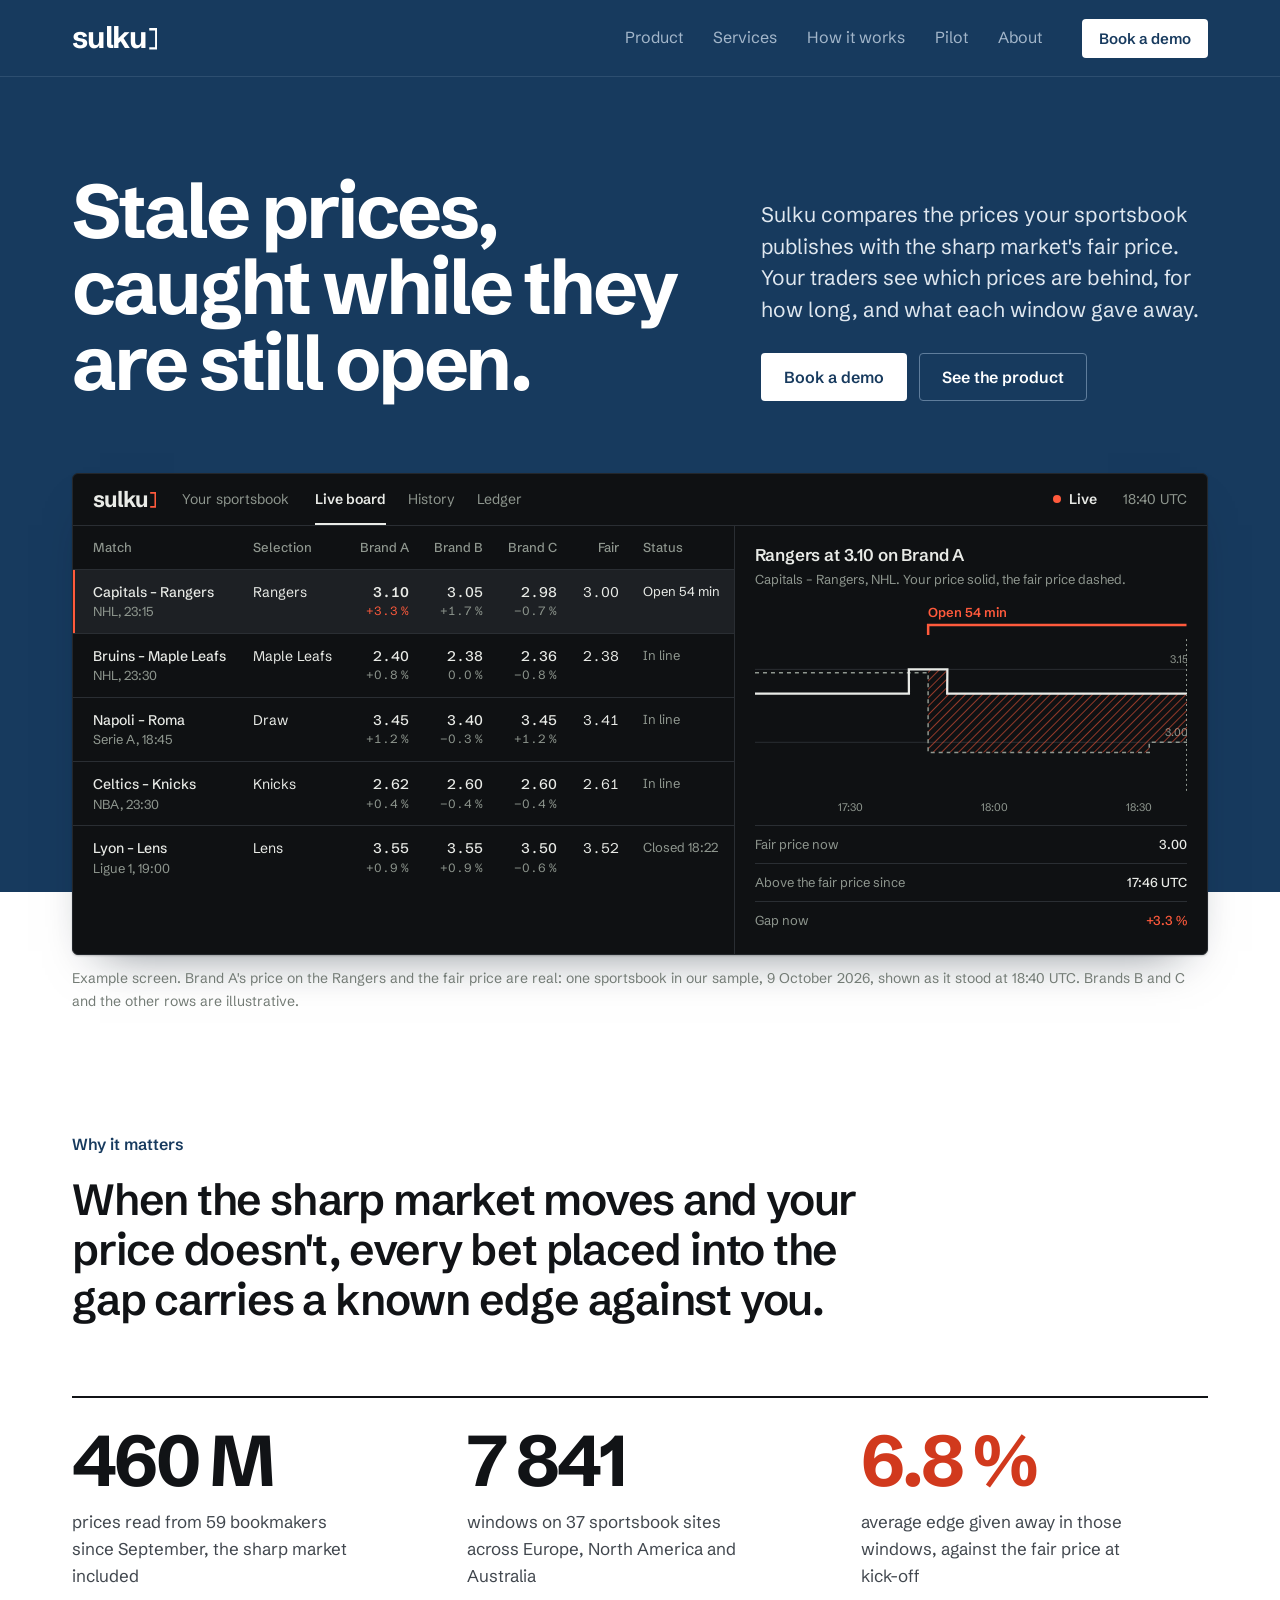
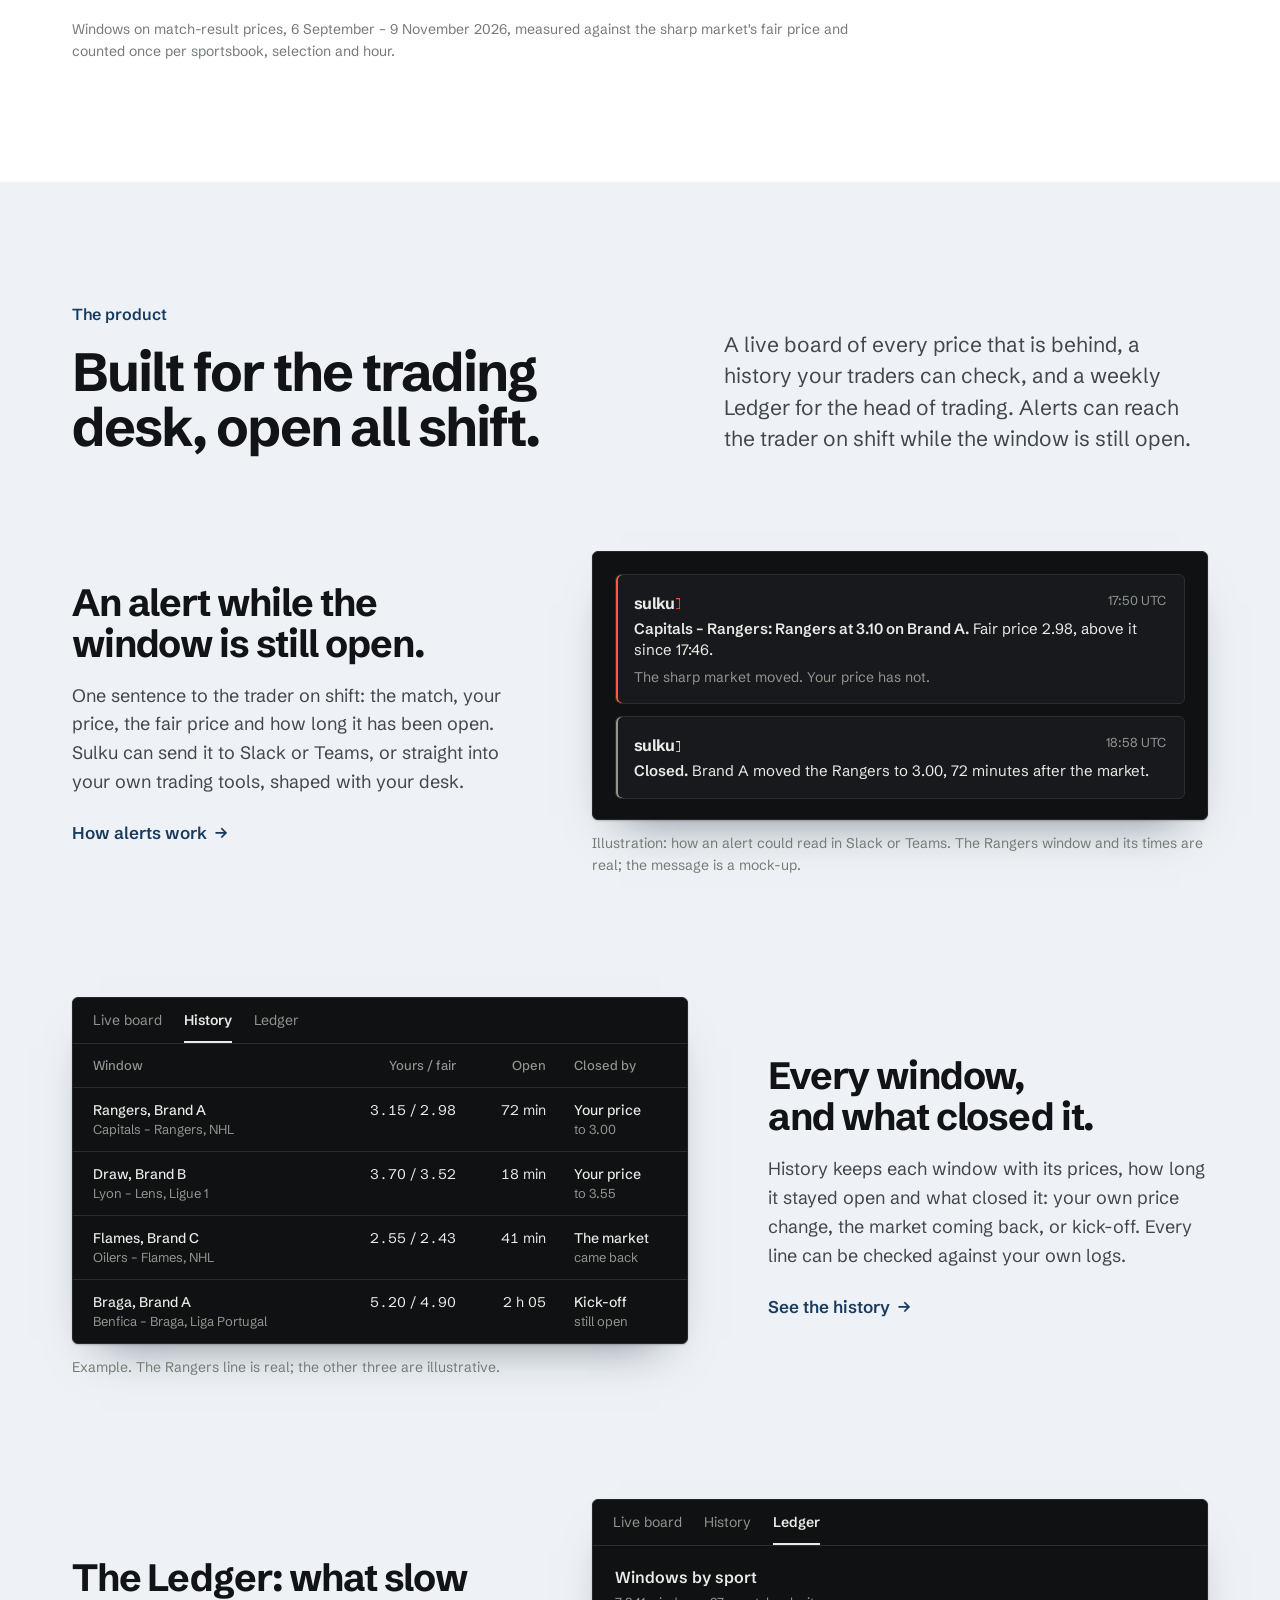
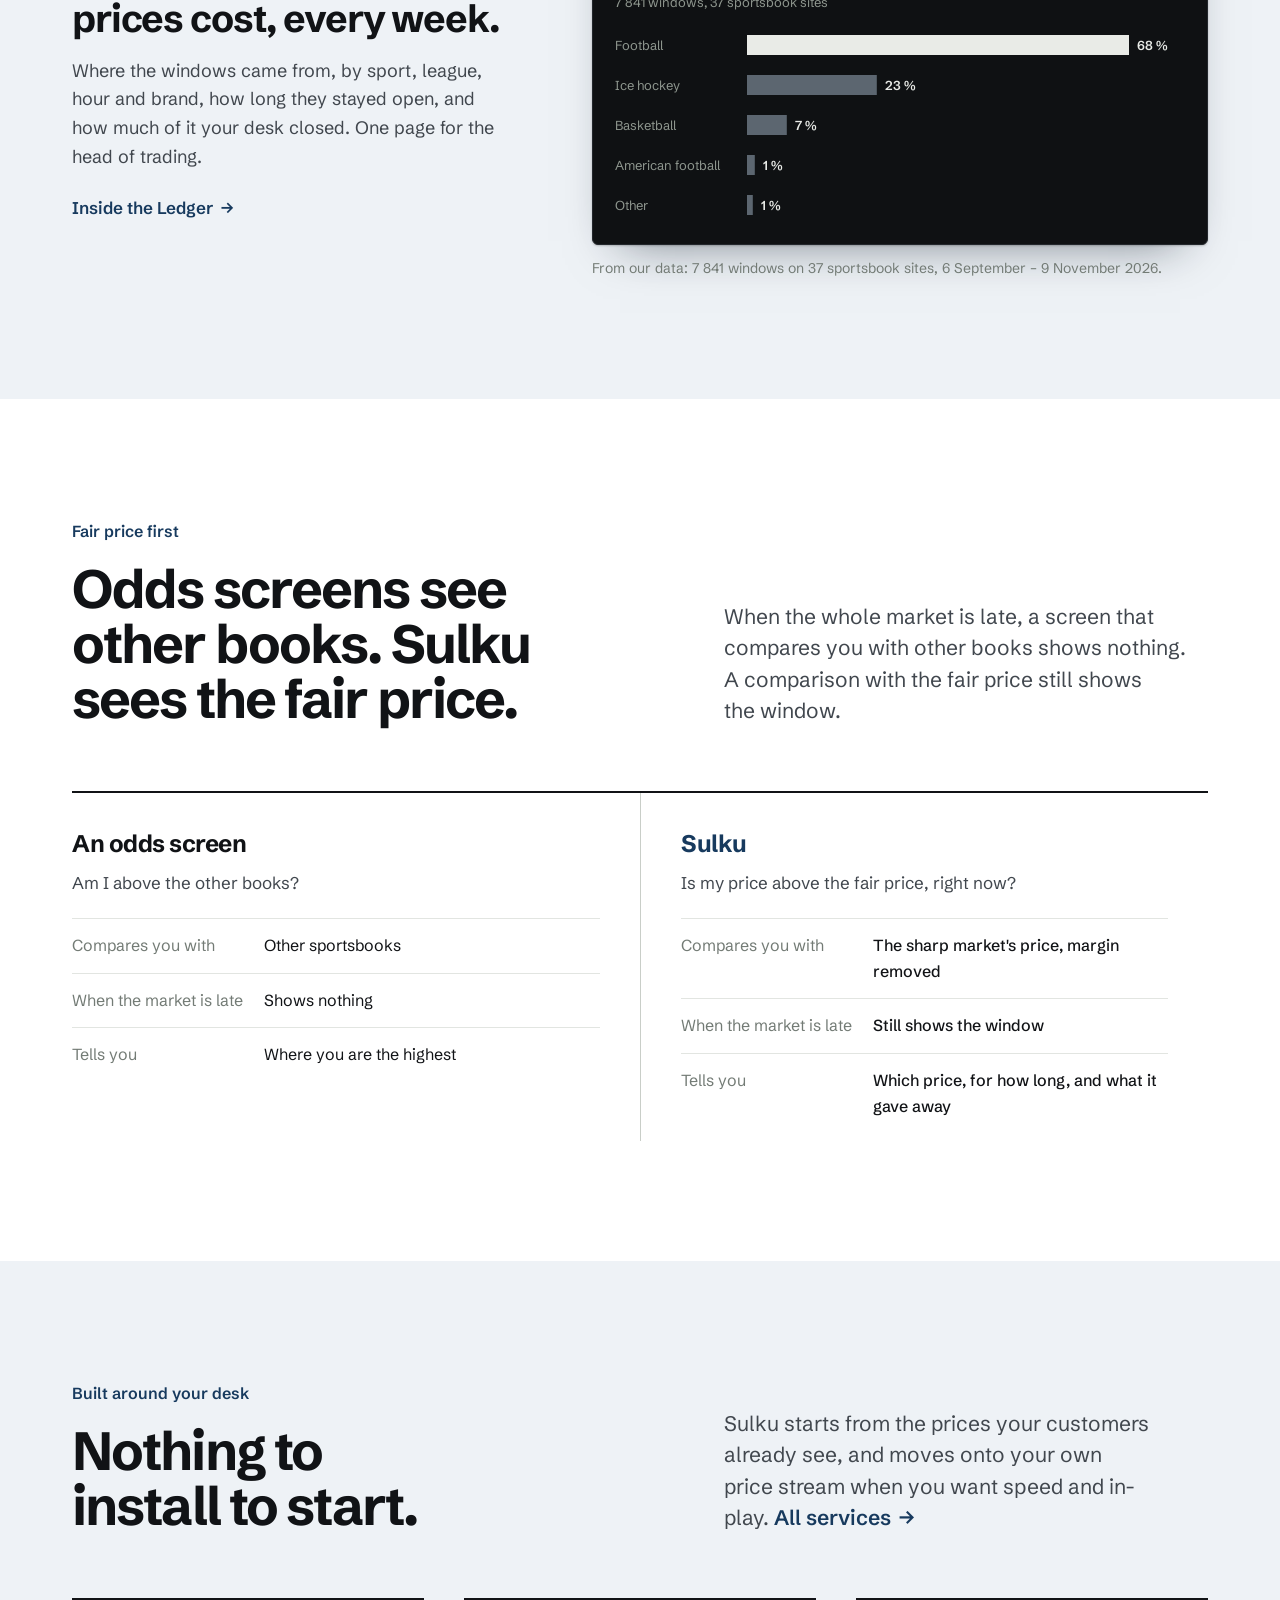
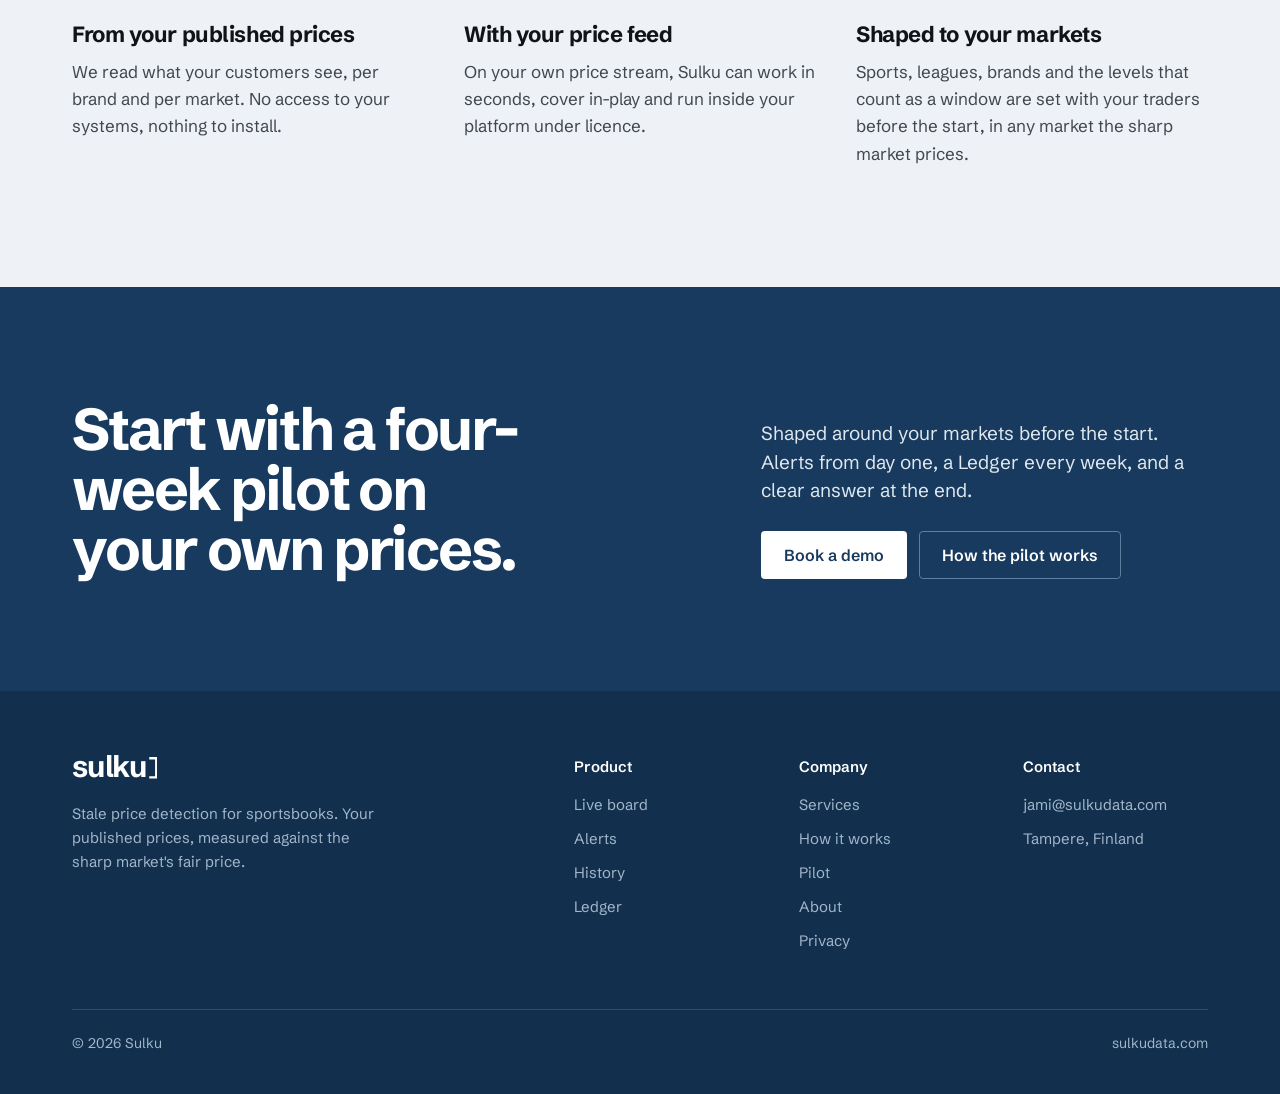
==== commit dc16f95a: "Site v4: multi-page site with product, services, method and pilot pages Global positioning without t" ====
--- a/index.html
+++ b/index.html
@@ -3,665 +3,265 @@
 <head>
 <meta charset="utf-8">
 <meta name="viewport" content="width=device-width, initial-scale=1, viewport-fit=cover">
-<title>Sulku: price-error alarm for sportsbooks</title>
-<meta name="description" content="Sulku is built to measure your prices against the sharp market's fair price, alerts your traders while a window is open, and puts a figure on what each one cost. Built around your markets, your brands and your desk.">
+<title>Stale price detection for sportsbooks | Sulku</title>
+<meta name="description" content="Sulku compares a sportsbook's published prices with the sharp market's fair price, shows traders which prices are behind, and counts what each window gave away.">
+<link rel="canonical" href="https://sulkudata.com/">
 <meta property="og:type" content="website">
+<meta property="og:site_name" content="Sulku">
+<meta property="og:locale" content="en_GB">
 <meta property="og:url" content="https://sulkudata.com/">
-<meta property="og:title" content="Sulku: every price you leave up too long has a cost">
-<meta property="og:description" content="1 020 times in 19 days, six sportsbooks left a price above what Pinnacle itself was offering. Sulku is built to find those windows while they are open.">
+<meta property="og:title" content="Stale price detection for sportsbooks | Sulku">
+<meta property="og:description" content="Sulku compares a sportsbook's published prices with the sharp market's fair price, shows traders which prices are behind, and counts what each window gave away.">
 <meta property="og:image" content="https://sulkudata.com/og.png">
+<meta property="og:image:width" content="1200">
+<meta property="og:image:height" content="630">
 <meta name="twitter:card" content="summary_large_image">
 <meta name="theme-color" content="#173a5e">
-<link rel="icon" href="favicon.svg" type="image/svg+xml">
-<link rel="canonical" href="https://sulkudata.com/">
+<link rel="icon" href="/favicon.svg" type="image/svg+xml">
+<link rel="apple-touch-icon" href="/brand/apple-touch-icon.png">
 <link rel="preconnect" href="https://fonts.googleapis.com">
 <link rel="preconnect" href="https://fonts.gstatic.com" crossorigin>
-<link rel="stylesheet" href="https://fonts.googleapis.com/css2?family=Schibsted+Grotesk:ital,wght@0,400;0,500;0,600;0,700;1,400&display=swap">
-<style>
-/* sulkudata.com per DESIGN.md. v2 (28.10.2026): multi-market positioning, data figures from the Finnish sample
-   (analysis/tulokset/18_ikkunat.csv, 18_asiakkaat.json), two ways to run it, what it extends to. Light-only. */
-:root {
-  --paper: #ffffff; --tint: #f4f5f3; --line: #e2e5e1; --line-2: #c9cec8;
-  --ink: #111316; --ink-2: #41474e; --grey: #737b75;
-  --red: #d1391d; --pine: #2f6b55;
-  --lake: #173a5e; --lake-line: #2d4e70; --lake-grey: #a3b6ca; --lake-red: #ff5a3c;
-  --night: #0f1113; --night-2: #17191c; --night-line: #2a2e33; --night-ink: #e9ebe7; --night-grey: #8f978f; --night-red: #ff5a3c;
-  --f: "Schibsted Grotesk", "Helvetica Neue", Arial, sans-serif;
-  color-scheme: light;
+<link rel="stylesheet" href="https://fonts.googleapis.com/css2?family=Schibsted+Grotesk:wght@400;500;600;700&display=swap">
+<link rel="stylesheet" href="/assets/site.css">
+<script type="application/ld+json">
+{
+ "@context": "https://schema.org",
+ "@graph": [
+  {
+   "@type": "Organization",
+   "@id": "https://sulkudata.com/#org",
+   "name": "Sulku",
+   "url": "https://sulkudata.com/",
+   "logo": "https://sulkudata.com/brand/sulku-wordmark-ink.png",
+   "email": "jami@sulkudata.com",
+   "address": {
+    "@type": "PostalAddress",
+    "addressLocality": "Tampere",
+    "addressCountry": "FI"
+   },
+   "description": "Stale price detection for sportsbooks: published prices measured against the sharp market's fair price.",
+   "founder": {
+    "@type": "Person",
+    "name": "Jami Jokinen",
+    "jobTitle": "Founder"
+   }
+  },
+  {
+   "@type": "WebSite",
+   "@id": "https://sulkudata.com/#site",
+   "url": "https://sulkudata.com/",
+   "name": "Sulku",
+   "publisher": {
+    "@id": "https://sulkudata.com/#org"
+   }
+  }
+ ]
 }
-* { box-sizing: border-box; }
-html { scroll-behavior: smooth; }
-@media (prefers-reduced-motion: reduce) { html { scroll-behavior: auto; } }
-body { margin: 0; background: var(--paper); color: var(--ink); font-family: var(--f); font-size: 17px; line-height: 1.6; font-feature-settings: "kern", "liga"; -webkit-font-smoothing: antialiased; }
-img { max-width: 100%; }
-.wrap { max-width: 1120px; margin: 0 auto; padding-left: max(24px, env(safe-area-inset-left, 0px)); padding-right: max(24px, env(safe-area-inset-right, 0px)); }
-@media (max-width: 480px) { .wrap { padding-left: max(16px, env(safe-area-inset-left, 0px)); padding-right: max(16px, env(safe-area-inset-right, 0px)); } }
-a { color: var(--lake); }
-:focus-visible { outline: 2px solid var(--lake); outline-offset: 2px; }
-h1, h2, h3 { text-wrap: balance; }
-.small { font-size: 14px; color: var(--grey); }
-.tn { font-variant-numeric: tabular-nums lining-nums; }
-@media (prefers-reduced-motion: no-preference) { a, .btn, summary { transition: color .14s ease-out, background-color .14s ease-out, border-color .14s ease-out; } }
-
-.wm { display: inline-flex; align-items: flex-end; gap: .055em; font-weight: 700; letter-spacing: -.04em; line-height: .8; color: inherit; text-decoration: none; }
-.wm svg { width: .29em; height: .72em; flex: none; margin-bottom: .005em; }
-.wm path { fill: currentColor; }
-.wm.alarm path { fill: var(--night-red); }
-
-.btn { display: inline-block; font: 600 15px/1 var(--f); border-radius: 4px; padding: 14px 20px; border: 1px solid transparent; cursor: pointer; text-decoration: none; }
-.btn-ink { background: var(--ink); color: #fff; } .btn-ink:hover { background: #2a2e33; }
-.btn-line { background: transparent; color: var(--ink); border-color: var(--line-2); } .btn-line:hover { border-color: var(--ink); }
-.on-lake .btn-ink { background: #fff; color: var(--lake); } .on-lake .btn-ink:hover { background: #e4ebf2; }
-.on-lake .btn-line { color: #fff; border-color: #5f7d9c; } .on-lake .btn-line:hover { border-color: #fff; }
-.on-lake :focus-visible { outline-color: #fff; }
-
-/* opening: product-first B2B hero on Lake */
-.hero { background: var(--lake); color: #fff; overflow: hidden; }
-.mast { border-bottom: 1px solid var(--lake-line); }
-.mast .wrap { display: flex; align-items: center; gap: 32px; padding-block: 20px; flex-wrap: wrap; }
-.mast .wm { font-size: 28px; }
-.mast nav { display: flex; gap: 26px; font-size: 15px; flex-wrap: wrap; margin-left: auto; }
-.mast nav a { color: var(--lake-grey); text-decoration: none; } .mast nav a:hover { color: #fff; }
-.mast .btn { padding: 10px 14px; font-size: 14px; }
-@media (max-width: 900px) { .mast nav { display: none; } .mast .btn { margin-left: auto; } }
-.hero-grid { display: grid; grid-template-columns: minmax(0, 5fr) minmax(0, 7fr); gap: 56px; align-items: center; padding-block: 88px 64px; }
-.hero h1 { margin: 0; font-weight: 700; font-size: clamp(40px, 5vw, 64px); line-height: 1.02; letter-spacing: -.036em; max-width: 13ch; }
-.hero-copy p { margin: 24px 0 0; font-size: clamp(18px, 1.6vw, 20px); line-height: 1.5; color: #dfe7ef; max-width: 40ch; }
-.hero-copy .acts { display: flex; gap: 12px; flex-wrap: wrap; margin-top: 32px; }
-.shot { background: var(--night); color: var(--night-ink); border-radius: 6px; overflow: hidden; box-shadow: 0 2px 4px rgba(0,0,0,.18), 0 32px 64px -24px rgba(0,0,0,.55); min-width: 0; }
-.shot-top { display: flex; align-items: center; gap: 22px; padding: 12px 18px; border-bottom: 1px solid var(--night-line); font-size: 13px; color: var(--night-grey); }
-.shot-top .wm { font-size: 19px; color: var(--night-ink); margin-right: 8px; }
-.shot-top b { color: var(--night-ink); font-weight: 600; }
-.shot-top .ctx { margin-left: auto; }
-.shot-head { padding: 18px 18px 4px; }
-.shot-head h4 { margin: 0; font-weight: 600; font-size: 19px; letter-spacing: -.015em; line-height: 1.3; }
-.shot-head span { display: block; margin-top: 4px; font-size: 13px; color: var(--night-grey); }
-.shot svg { display: block; width: 100%; }
-.shot-rows { border-top: 1px solid var(--night-line); font-size: 13px; }
-.shot-rows div { display: grid; grid-template-columns: 6.5em minmax(0, 1fr) auto; gap: 12px; padding: 10px 18px; border-bottom: 1px solid var(--night-line); }
-.shot-rows div:last-child { border-bottom: 0; }
-.shot-rows time { color: var(--night-grey); font-variant-numeric: tabular-nums; }
-.shot-rows .n { font-variant-numeric: tabular-nums; text-align: right; }
-.shot-rows .r { color: var(--night-red); }
-.shot-cap { margin: 12px 0 0; font-size: 13px; color: var(--lake-grey); }
-.proof { border-top: 1px solid var(--lake-line); }
-.proof .wrap { display: grid; grid-template-columns: repeat(3, minmax(0, 1fr)); gap: 40px; padding-block: 36px 40px; }
-.proof b { display: block; font-weight: 700; font-size: clamp(34px, 3.6vw, 46px); letter-spacing: -.035em; line-height: 1; font-variant-numeric: proportional-nums lining-nums; }
-.proof span { display: block; margin-top: 10px; color: #dfe7ef; font-size: 16px; max-width: 30ch; }
-.proof p { grid-column: 1 / -1; margin: 0; font-size: 13px; color: var(--lake-grey); }
-@media (max-width: 960px) { .hero-grid { grid-template-columns: 1fr; gap: 40px; padding-block: 56px 48px; } .hero h1 { max-width: 16ch; } }
-@media (max-width: 700px) { .proof .wrap { grid-template-columns: 1fr; gap: 24px; } }
-
-/* sections */
-.sec { border-top: 1px solid var(--line); }
-.sec.plain { border-top: 0; }
-.sec.tint { background: var(--tint); border-top: 0; }
-.sec > .wrap { padding-block: 104px; }
-.kicker { margin: 0 0 14px; font-size: 15px; font-weight: 600; color: var(--lake); }
-.sec h2 { margin: 0; font-weight: 700; font-size: clamp(34px, 4.4vw, 54px); line-height: 1.02; letter-spacing: -.034em; max-width: 19ch; }
-.sec .intro { margin: 20px 0 0; font-size: clamp(18px, 1.9vw, 21px); line-height: 1.5; color: var(--ink-2); max-width: 58ch; }
-.split { display: grid; grid-template-columns: minmax(0, 4fr) minmax(0, 7fr); gap: 64px; align-items: end; }
-.split .intro { margin: 0; }
-@media (max-width: 860px) { .sec > .wrap { padding-block: 64px; } .split { grid-template-columns: 1fr; gap: 20px; } }
-
-/* fact rows */
-.facts { margin-top: 56px; border-top: 2px solid var(--ink); }
-.fact { display: grid; grid-template-columns: minmax(0, 4fr) minmax(0, 7fr); gap: 64px; padding-block: 28px; border-bottom: 1px solid var(--line); align-items: baseline; }
-.fact b { font-weight: 700; font-size: clamp(44px, 5.8vw, 72px); letter-spacing: -.04em; line-height: 1; font-variant-numeric: proportional-nums lining-nums; }
-.fact p { margin: 0; font-size: 19px; line-height: 1.5; color: var(--ink-2); max-width: 46ch; }
-.fact p strong { color: var(--ink); font-weight: 600; }
-.facts-note { margin: 16px 0 0; font-size: 14px; color: var(--grey); max-width: 90ch; }
-@media (max-width: 760px) { .fact { grid-template-columns: 1fr; gap: 10px; padding-block: 22px; } }
-
-/* figures */
-.figs { display: grid; grid-template-columns: minmax(0, 5fr) minmax(0, 7fr); gap: 20px; margin-top: 64px; }
-.fig-p { background: var(--tint); padding: 32px 32px 24px; min-width: 0; }
-.fig-p h3 { margin: 0; font-weight: 600; font-size: 21px; letter-spacing: -.015em; line-height: 1.25; max-width: 30ch; }
-.fig-p .sub { margin: 6px 0 0; color: var(--ink-2); font-size: 16px; max-width: 46ch; }
-.fig-p svg { display: block; width: 100%; margin-top: 24px; }
-.fig-p .src { margin: 14px 0 0; font-size: 13px; color: var(--grey); }
-.key { display: flex; gap: 20px; flex-wrap: wrap; margin-top: 16px; font-size: 14px; color: var(--ink-2); }
-.key span { display: inline-flex; align-items: center; gap: 8px; }
-.key i { width: 12px; height: 12px; display: inline-block; }
-@media (max-width: 960px) { .figs { grid-template-columns: 1fr; } .fig-p { padding: 24px 20px 20px; } }
-
-/* who it is for */
-.roles { display: grid; grid-template-columns: repeat(3, minmax(0, 1fr)); gap: 32px; margin-top: 48px; }
-.roles div { border-top: 2px solid var(--ink); padding-top: 18px; min-width: 0; }
-.roles h3 { margin: 0 0 8px; font-weight: 700; font-size: 22px; letter-spacing: -.02em; }
-.roles p { margin: 0; color: var(--ink-2); font-size: 16px; }
-@media (max-width: 760px) { .roles { grid-template-columns: 1fr; gap: 24px; } }
-
-/* how it works: four steps on one rule */
-.flow { list-style: none; margin: 56px 0 0; padding: 0; display: grid; grid-template-columns: repeat(4, minmax(0, 1fr)); border-top: 2px solid var(--ink); }
-.flow li { padding: 26px 28px 0 0; position: relative; }
-.flow li + li { padding-left: 28px; border-left: 1px solid var(--line); }
-.flow h3 { margin: 0 0 8px; font-weight: 600; font-size: 21px; letter-spacing: -.015em; line-height: 1.25; }
-.flow p { margin: 0; color: var(--ink-2); font-size: 16px; }
-.flow .eg { display: block; margin-top: 14px; font-size: 14px; color: var(--grey); font-variant-numeric: tabular-nums; }
-.flow .eg b { color: var(--ink); font-weight: 600; } .flow .eg b.r { color: var(--red); }
-@media (max-width: 900px) { .flow { grid-template-columns: 1fr 1fr; } .flow li:nth-child(3) { padding-left: 0; border-left: 0; } .flow li { padding-bottom: 28px; } }
-@media (max-width: 560px) { .flow { grid-template-columns: 1fr; } .flow li, .flow li + li { padding: 22px 0 22px; border-left: 0; border-bottom: 1px solid var(--line); } }
-
-/* anatomy: chart above the timeline */
-.anat-fig { margin-top: 48px; background: var(--tint); padding: 28px 28px 18px; }
-.anat-fig svg { display: block; width: 100%; }
-.anat-fig .src { margin: 10px 0 0; font-size: 13px; color: var(--grey); }
-.tl { list-style: none; margin: 40px 0 0; padding: 0; display: grid; grid-template-columns: repeat(4, minmax(0, 1fr)); gap: 32px; }
-.tl li { border-top: 2px solid var(--ink); padding-top: 16px; min-width: 0; }
-.tl li.hot { border-top-color: var(--red); }
-.tl time { display: block; font-weight: 600; font-size: 15px; color: var(--grey); font-variant-numeric: tabular-nums; }
-.tl h3 { margin: 4px 0 6px; font-weight: 600; font-size: 19px; letter-spacing: -.015em; line-height: 1.25; }
-.tl p { margin: 0; color: var(--ink-2); font-size: 16px; }
-.tl .px { display: flex; gap: 14px; margin-top: 10px; font-size: 14px; color: var(--grey); flex-wrap: wrap; }
-.tl .px b { color: var(--ink); font-weight: 600; font-variant-numeric: tabular-nums; }
-.tl .px b.r { color: var(--red); }
-@media (max-width: 900px) { .tl { grid-template-columns: 1fr 1fr; } }
-@media (max-width: 560px) { .tl { grid-template-columns: 1fr; gap: 24px; } .anat-fig { padding: 20px 14px 14px; } }
-
-/* product */
-.prod-head { display: grid; grid-template-columns: minmax(0, 6fr) minmax(0, 5fr); gap: 48px; align-items: end; margin-bottom: 40px; }
-.prod-head p { margin: 0; color: var(--ink-2); font-size: 18px; max-width: 50ch; }
-@media (max-width: 860px) { .prod-head { grid-template-columns: 1fr; gap: 16px; } }
-.ui { background: var(--night); color: var(--night-ink); border-radius: 6px; overflow: hidden; box-shadow: 0 1px 2px rgba(17,19,22,.1), 0 24px 48px -24px rgba(17,19,22,.35); }
-.ui-top { display: flex; align-items: center; gap: 28px; padding: 14px 22px; border-bottom: 1px solid var(--night-line); font-size: 14px; flex-wrap: wrap; }
-.ui-top .wm { font-size: 22px; color: var(--night-ink); }
-.ui-top nav { display: flex; gap: 22px; color: var(--night-grey); flex-wrap: wrap; }
-.ui-top nav b { color: var(--night-ink); font-weight: 600; }
-.ui-top .ctx { margin-left: auto; color: var(--night-grey); }
-.ui-sum { display: flex; gap: 48px; padding: 26px 22px 22px; border-bottom: 1px solid var(--night-line); flex-wrap: wrap; align-items: baseline; }
-.ui-sum h4 { margin: 0; font-weight: 600; font-size: 24px; letter-spacing: -.02em; flex: 1 1 320px; }
-.ui-sum .fig { display: grid; gap: 2px; }
-.ui-sum .fig b { font-weight: 600; font-size: 26px; letter-spacing: -.02em; font-variant-numeric: tabular-nums lining-nums; }
-.ui-sum .fig b.r { color: var(--night-red); }
-.ui-sum .fig span { font-size: 13px; color: var(--night-grey); }
-.ui-tbl { overflow-x: auto; }
-.ui-tbl table { border-collapse: collapse; width: 100%; min-width: 820px; font-size: 14px; }
-.ui-tbl th { text-align: left; font-weight: 500; font-size: 13px; color: var(--night-grey); padding: 12px 14px; border-bottom: 1px solid var(--night-line); white-space: nowrap; }
-.ui-tbl td { padding: 13px 14px; border-bottom: 1px solid var(--night-line); white-space: nowrap; }
-.ui-tbl tr:last-child td { border-bottom: 0; }
-.ui-tbl th.n, .ui-tbl td.n { text-align: right; font-variant-numeric: tabular-nums lining-nums; }
-.ui-tbl tr.open td:first-child { box-shadow: inset 2px 0 0 var(--night-red); }
-.ui-tbl .m { display: block; font-weight: 500; } .ui-tbl .l { display: block; font-size: 13px; color: var(--night-grey); }
-.ui-tbl .st { color: var(--night-grey); } .ui-tbl tr.open .st { color: var(--night-red); }
-.ui-tbl td.n.r { color: var(--night-red); } .ui-tbl .hi { color: var(--night-ink); font-weight: 600; }
-.ui-cap { margin: 12px 0 0; }
-.below { display: grid; grid-template-columns: minmax(0, 4fr) minmax(0, 8fr); gap: 40px; margin-top: 56px; align-items: start; }
-.alert { background: var(--night-2); color: var(--night-ink); border-radius: 6px; padding: 20px 22px; font-size: 15px; line-height: 1.5; box-shadow: inset 2px 0 0 var(--night-red); }
-.alert .who { display: flex; justify-content: space-between; gap: 12px; color: var(--night-grey); font-size: 13px; margin-bottom: 8px; }
-.alert .who .wm { font-size: 16px; color: var(--night-ink); }
-.alert p { margin: 0; }
-.alert p + p { margin-top: 8px; color: var(--night-grey); font-size: 14px; }
-.alert b { font-weight: 600; } .alert b.r { color: var(--night-red); }
-.trio { display: grid; grid-template-columns: repeat(3, minmax(0, 1fr)); gap: 32px; }
-.trio div { min-width: 0; border-top: 1px solid var(--line-2); padding-top: 16px; }
-.trio h3 { margin: 0 0 6px; font-weight: 600; font-size: 18px; letter-spacing: -.01em; }
-.trio p { margin: 0; color: var(--ink-2); font-size: 16px; }
-@media (max-width: 960px) { .below { grid-template-columns: 1fr; } }
-@media (max-width: 700px) { .trio { grid-template-columns: 1fr; gap: 20px; } }
-
-/* report */
-.rep { display: grid; grid-template-columns: minmax(0, 5fr) minmax(0, 6fr); gap: 64px; align-items: center; }
-.a4 { background: var(--tint); padding: 40px; }
-.a4 .page { background: var(--lake); color: #fff; aspect-ratio: 210 / 297; max-width: 100%; box-shadow: 0 1px 2px rgba(17,19,22,.08), 0 12px 32px rgba(17,19,22,.12); padding: 9% 9% 7%; display: flex; flex-direction: column; justify-content: space-between; }
-.a4 .page .wm { font-size: clamp(22px, 2.6vw, 30px); }
-.a4 .page .ttl { display: grid; gap: 6px; }
-.a4 .page .ttl b { font-weight: 700; font-size: clamp(26px, 3.4vw, 40px); letter-spacing: -.03em; line-height: 1; }
-.a4 .page .ttl span { font-size: 14px; color: var(--lake-grey); }
-.a4 .page #kv-mini { display: block; width: 100%; margin-bottom: 16px; }
-.a4 .page .big { font-weight: 700; font-size: clamp(36px, 5.4vw, 60px); letter-spacing: -.04em; color: var(--lake-red); line-height: 1; }
-.a4 .page .cap { color: var(--lake-grey); font-size: 13px; margin: 8px 0 0; }
-.a4 .page .ft { display: flex; justify-content: space-between; font-size: 11px; color: var(--lake-grey); border-top: 1px solid var(--lake-line); padding-top: 8px; gap: 8px; }
-.rep-list { list-style: none; margin: 32px 0 0; padding: 0; border-top: 1px solid var(--line-2); }
-.rep-list li { padding-block: 18px; border-bottom: 1px solid var(--line); }
-.rep-list h3 { margin: 0 0 4px; font-weight: 600; font-size: 18px; letter-spacing: -.01em; }
-.rep-list p { margin: 0; color: var(--ink-2); max-width: 54ch; }
-@media (max-width: 860px) { .rep { grid-template-columns: 1fr; gap: 36px; } .a4 { padding: 24px; } }
-
-/* two ways to run it */
-.ways { display: grid; grid-template-columns: 1fr 1fr; gap: 20px; margin-top: 56px; }
-.way { background: #fff; padding: 36px 36px 32px; min-width: 0; }
-.way h3 { margin: 0; font-weight: 700; font-size: clamp(24px, 2.6vw, 30px); letter-spacing: -.025em; line-height: 1.1; }
-.way .lead { margin: 12px 0 0; font-size: 18px; color: var(--ink-2); max-width: 40ch; }
-.way dl { margin: 28px 0 0; border-top: 1px solid var(--line-2); }
-.way dl div { display: grid; grid-template-columns: 9em minmax(0, 1fr); gap: 16px; padding-block: 14px; border-bottom: 1px solid var(--line); }
-.way dt { font-weight: 600; font-size: 15px; }
-.way dd { margin: 0; color: var(--ink-2); font-size: 15px; }
-@media (max-width: 860px) { .ways { grid-template-columns: 1fr; } .way { padding: 26px 20px 22px; } .way dl div { grid-template-columns: 1fr; gap: 2px; } }
-
-/* what it extends to */
-.ext { list-style: none; margin: 56px 0 0; padding: 0; border-top: 2px solid var(--ink); }
-.ext li { display: grid; grid-template-columns: minmax(0, 4fr) minmax(0, 7fr); gap: 64px; padding-block: 26px; border-bottom: 1px solid var(--line); }
-.ext h3 { margin: 0; font-weight: 600; font-size: 22px; letter-spacing: -.018em; line-height: 1.25; }
-.ext p { margin: 0; color: var(--ink-2); font-size: 18px; max-width: 52ch; }
-@media (max-width: 760px) { .ext li { grid-template-columns: 1fr; gap: 8px; padding-block: 20px; } }
-
-/* markets */
-.mk { display: grid; grid-template-columns: repeat(3, minmax(0, 1fr)); gap: 32px; margin-top: 56px; }
-.mk div { border-top: 2px solid var(--ink); padding-top: 18px; min-width: 0; }
-.mk h3 { margin: 0 0 6px; font-weight: 700; font-size: 26px; letter-spacing: -.025em; }
-.mk p { margin: 0; color: var(--ink-2); font-size: 16px; }
-@media (max-width: 760px) { .mk { grid-template-columns: 1fr; gap: 24px; } }
-
-/* questions */
-.qa { margin-top: 40px; border-top: 2px solid var(--ink); }
-.qa details { border-bottom: 1px solid var(--line); }
-.qa summary { list-style: none; cursor: pointer; display: grid; grid-template-columns: minmax(0, 1fr) 24px; gap: 24px; padding-block: 22px; font-weight: 600; font-size: clamp(18px, 2vw, 22px); letter-spacing: -.015em; line-height: 1.3; }
-.qa summary::-webkit-details-marker { display: none; }
-.qa summary::after { content: ""; width: 14px; height: 14px; margin-top: 6px; border-right: 2px solid var(--ink); border-bottom: 2px solid var(--ink); transform: rotate(45deg); justify-self: end; }
-.qa details[open] summary::after { transform: rotate(225deg); margin-top: 12px; }
-.qa summary:hover { color: var(--lake); }
-.qa .a { padding: 0 48px 26px 0; display: grid; gap: 12px; max-width: 68ch; }
-.qa .a p { margin: 0; color: var(--ink-2); font-size: 17px; }
-
-/* closing */
-.close { background: var(--lake); color: #fff; }
-.close .wrap { padding-block: 104px 80px; display: grid; grid-template-columns: minmax(0, 6fr) minmax(0, 5fr); gap: 48px; align-items: end; }
-.close h2 { margin: 0; font-weight: 700; font-size: clamp(36px, 4.8vw, 60px); line-height: 1.0; letter-spacing: -.036em; max-width: 15ch; }
-.close p { margin: 18px 0 0; color: #dfe7ef; font-size: 19px; line-height: 1.5; max-width: 46ch; }
-.mail { display: grid; gap: 10px; }
-.mail .addr { font-weight: 600; font-size: clamp(24px, 2.8vw, 32px); letter-spacing: -.02em; overflow-wrap: anywhere; color: #fff; text-decoration: none; }
-.mail .addr:hover { text-decoration: underline; text-underline-offset: 4px; }
-.mail .row { display: flex; gap: 12px; flex-wrap: wrap; align-items: center; }
-.mail .note { font-size: 14px; color: var(--lake-grey); }
-@media (max-width: 860px) { .close .wrap { grid-template-columns: 1fr; padding-block: 64px 56px; } }
-.foot { background: var(--lake); color: var(--lake-grey); border-top: 1px solid var(--lake-line); }
-.foot .wrap { padding-block: 24px 40px; display: flex; justify-content: space-between; gap: 20px; flex-wrap: wrap; font-size: 14px; }
-.foot .wm { font-size: 20px; color: #fff; }
-</style>
+</script>
 </head>
 <body>
-
-<header class="hero on-lake">
-  <div class="mast">
+<a class="skip" href="#main">Skip to content</a>
+<header class="site-head on-lake">
+  <div class="wrap">
+    <a class="wm" href="/" aria-label="Sulku, home">sulku<svg viewBox="0 0 38 100" aria-hidden="true"><path d="M0 0H38V100H0V89H27V11H0Z"/></svg></a>
+    <button class="menu-btn" type="button" aria-expanded="false" aria-controls="nav">Menu</button>
+    <nav class="nav" id="nav" aria-label="Main"><a href="/product/">Product</a><a href="/services/">Services</a><a href="/how-it-works/">How it works</a><a href="/pilot/">Pilot</a><a href="/about/">About</a></nav>
+    <a class="btn btn-ink" href="/contact/">Book a demo</a>
+  </div>
+</header>
+<main id="main">
+<section class="hero on-lake">
+  <div class="wrap hero-top">
+    <h1>Stale prices, caught while they are still open.</h1>
+    <div>
+      <p class="lead">Sulku compares the prices your sportsbook publishes with the sharp market's fair price. Your traders see which prices are behind, for how long, and what each window gave away.</p>
+      <div class="acts"><a class="btn btn-ink" href="/contact/">Book a demo</a><a class="btn btn-line" href="/product/">See the product</a></div>
+    </div>
+  </div>
+  <div class="hero-shot">
     <div class="wrap">
-      <a class="wm" href="#top" aria-label="Sulku, home">sulku<svg viewBox="0 0 38 100" aria-hidden="true"><path d="M0 0H38V100H0V89H27V11H0Z"/></svg></a>
-      <nav aria-label="Main"><a href="#how">How it works</a><a href="#product">Product</a><a href="#facts">Findings</a><a href="#ways">Deployment</a><a href="#questions">Questions</a></nav>
-      <a class="btn btn-ink" href="#contact">Request a report</a>
-    </div>
-  </div>
-  <div class="wrap hero-grid" id="top">
-    <div class="hero-copy">
-      <h1>The price&#8209;error alarm for sportsbooks</h1>
-      <p>Sulku is built to compare your prices with the sharp market's fair price, alert your traders while a window is open, and put a figure on what each one cost. Built around your markets, your brands and your desk.</p>
-      <div class="acts"><a class="btn btn-ink" href="#contact">Request a leakage report</a><a class="btn btn-line" href="#how">How it works</a></div>
-    </div>
+      <figure class="figwrap"><div class="shot" aria-label="Example of the Sulku live board: Rangers at 3.10 on Brand A against a fair price of 3.00, open for 54 minutes; four other selections in line.">
+        <div class="c-top">
+          <span class="wm alarm">sulku<svg viewBox="0 0 38 100" aria-hidden="true"><path d="M0 0H38V100H0V89H27V11H0Z"/></svg></span>
+          <span class="who">Your sportsbook</span>
+          <span class="tabs"><span class="on">Live board</span><span>History</span><span>Ledger</span></span>
+          <span class="live"><i></i>Live</span>
+          <span class="clock">18:40 UTC</span>
+        </div>
+        <div class="c-body">
+          <div class="c-board">
+            <table>
+              <thead><tr><th>Match</th><th>Selection</th><th class="n">Brand A</th><th class="n opt">Brand B</th><th class="n opt">Brand C</th><th class="n">Fair</th><th>Status</th></tr></thead>
+              <tbody>
+                <tr class="open sel"><td><span class="m">Capitals – Rangers</span><span class="l">NHL, 23:15</span></td><td>Rangers</td><td class="n hot"><b>3.10</b><small>+3.3 %</small></td><td class="n opt"><b>3.05</b><small>+1.7 %</small></td><td class="n opt"><b>2.98</b><small>−0.7 %</small></td><td class="n">3.00</td><td class="st">Open 54 min</td></tr>
+                <tr><td><span class="m">Bruins – Maple Leafs</span><span class="l">NHL, 23:30</span></td><td>Maple Leafs</td><td class="n"><b>2.40</b><small>+0.8 %</small></td><td class="n opt"><b>2.38</b><small>0.0 %</small></td><td class="n opt"><b>2.36</b><small>−0.8 %</small></td><td class="n">2.38</td><td class="st">In line</td></tr>
+                <tr><td><span class="m">Napoli – Roma</span><span class="l">Serie A, 18:45</span></td><td>Draw</td><td class="n"><b>3.45</b><small>+1.2 %</small></td><td class="n opt"><b>3.40</b><small>−0.3 %</small></td><td class="n opt"><b>3.45</b><small>+1.2 %</small></td><td class="n">3.41</td><td class="st">In line</td></tr>
+                <tr><td><span class="m">Celtics – Knicks</span><span class="l">NBA, 23:30</span></td><td>Knicks</td><td class="n"><b>2.62</b><small>+0.4 %</small></td><td class="n opt"><b>2.60</b><small>−0.4 %</small></td><td class="n opt"><b>2.60</b><small>−0.4 %</small></td><td class="n">2.61</td><td class="st">In line</td></tr>
+                <tr><td><span class="m">Lyon – Lens</span><span class="l">Ligue 1, 19:00</span></td><td>Lens</td><td class="n"><b>3.55</b><small>+0.9 %</small></td><td class="n opt"><b>3.55</b><small>+0.9 %</small></td><td class="n opt"><b>3.50</b><small>−0.6 %</small></td><td class="n">3.52</td><td class="st">Closed 18:22</td></tr>
+              </tbody>
+            </table>
+          </div>
+          <div class="c-detail">
+            <h4>Rangers at 3.10 on Brand A</h4>
+            <p class="sub">Capitals – Rangers, NHL. Your price solid, the fair price dashed.</p>
+            <svg data-line="console" role="img" aria-label="Brand A's price on the Rangers stayed at 3.15 and then 3.10 from 17:46 UTC while the fair price fell to 2.98 and 3.00."></svg>
+            <ul class="c-facts">
+              <li><span>Fair price now</span><b>3.00</b></li>
+              <li><span>Above the fair price since</span><b>17:46 UTC</b></li>
+              <li><span>Gap now</span><b class="r">+3.3 %</b></li>
+            </ul>
+          </div>
+        </div>
+      </div><figcaption class="shot-cap">Example screen. Brand A's price on the Rangers and the fair price are real: one sportsbook in our sample, 9 October 2026, shown as it stood at 18:40 UTC. Brands B and C and the other rows are illustrative.</figcaption></figure>
+    </div>
+  </div>
+</section>
+
+<section class="sec">
+  <div class="wrap">
+    <p class="kicker">Why it matters</p>
+    <p class="statement">When the sharp market moves and your price doesn't, every bet placed into the gap carries a known edge against you.</p>
+    <div class="figs3">
+      <div><b>460 M</b><span>prices read from 59 bookmakers since September, the sharp market included</span></div>
+      <div><b>7 841</b><span>windows on 37 sportsbook sites across Europe, North America and Australia</span></div>
+      <div><b class="r">6.8 %</b><span>average edge given away in those windows, against the fair price at kick-off</span></div>
+    </div>
+    <p class="src">Windows on match-result prices, 6 September – 9 November 2026, measured against the sharp market's fair price and counted once per sportsbook, selection and hour.</p>
+  </div>
+</section>
+
+<section class="sec tint">
+  <div class="wrap">
+    <div class="split" style="margin-bottom:96px">
+      <div><p class="kicker">The product</p><h2>Built for the trading desk, open all shift.</h2></div>
+      <p class="intro">A live board of every price that is behind, a history your traders can check, and a weekly Ledger for the head of trading. Alerts can reach the trader on shift while the window is still open.</p>
+    </div>
+
+    <div class="feat">
+      <div class="feat-copy">
+        <h3>An alert while the window is still open.</h3>
+        <p>One sentence to the trader on shift: the match, your price, the fair price and how long it has been open. Sulku can send it to Slack or Teams, or straight into your own trading tools, shaped with your desk.</p>
+        <a class="arrow" href="/product/#alerts">How alerts work</a>
+      </div>
+      <figure class="figwrap"><div class="shot mini" aria-label="Example alerts: one open window on the Rangers, then the same window fixed 72 minutes later.">
+        <div class="alert-card">
+          <div class="alert-msg">
+            <div class="who"><span class="wm alarm">sulku<svg viewBox="0 0 38 100" aria-hidden="true"><path d="M0 0H38V100H0V89H27V11H0Z"/></svg></span><span>17:50 UTC</span></div>
+            <p><b>Capitals – Rangers: Rangers at 3.10 on Brand A.</b> Fair price 2.98, above it since 17:46.</p>
+            <p>The sharp market moved. Your price has not.</p>
+          </div>
+          <div class="alert-msg done">
+            <div class="who"><span class="wm">sulku<svg viewBox="0 0 38 100" aria-hidden="true"><path d="M0 0H38V100H0V89H27V11H0Z"/></svg></span><span>18:58 UTC</span></div>
+            <p><b>Closed.</b> Brand A moved the Rangers to 3.00, 72 minutes after the market.</p>
+          </div>
+        </div>
+      </div><figcaption class="shot-cap">Illustration: how an alert could read in Slack or Teams. The Rangers window and its times are real; the message is a mock-up.</figcaption></figure>
+    </div>
+
+    <div class="feat flip">
+      <div class="feat-copy">
+        <h3>Every window, and what closed it.</h3>
+        <p>History keeps each window with its prices, how long it stayed open and what closed it: your own price change, the market coming back, or kick-off. Every line can be checked against your own logs.</p>
+        <a class="arrow" href="/product/#history">See the history</a>
+      </div>
+      <figure class="figwrap"><div class="shot mini" aria-label="Example history of closed windows.">
+        <div class="c-top"><span class="tabs"><span>Live board</span><span class="on">History</span><span>Ledger</span></span></div>
+        <div style="overflow-x:auto">
+          <table class="hist">
+            <thead><tr><th>Window</th><th class="n">Yours / fair</th><th class="n">Open</th><th>Closed by</th></tr></thead>
+            <tbody>
+              <tr><td><span class="m">Rangers, Brand A</span><span class="l">Capitals – Rangers, NHL</span></td><td class="n">3.15 / 2.98</td><td class="n">72 min</td><td class="by"><b>Your price</b>to 3.00</td></tr>
+              <tr><td><span class="m">Draw, Brand B</span><span class="l">Lyon – Lens, Ligue 1</span></td><td class="n">3.70 / 3.52</td><td class="n">18 min</td><td class="by"><b>Your price</b>to 3.55</td></tr>
+              <tr><td><span class="m">Flames, Brand C</span><span class="l">Oilers – Flames, NHL</span></td><td class="n">2.55 / 2.43</td><td class="n">41 min</td><td class="by"><b>The market</b>came back</td></tr>
+              <tr><td><span class="m">Braga, Brand A</span><span class="l">Benfica – Braga, Liga Portugal</span></td><td class="n">5.20 / 4.90</td><td class="n">2 h 05</td><td class="by"><b>Kick-off</b>still open</td></tr>
+            </tbody>
+          </table>
+        </div>
+      </div><figcaption class="shot-cap">Example. The Rangers line is real; the other three are illustrative.</figcaption></figure>
+    </div>
+
+    <div class="feat">
+      <div class="feat-copy">
+        <h3>The Ledger: what slow prices cost, every week.</h3>
+        <p>Where the windows came from, by sport, league, hour and brand, how long they stayed open, and how much of it your desk closed. One page for the head of trading.</p>
+        <a class="arrow" href="/product/#ledger">Inside the Ledger</a>
+      </div>
+      <figure class="figwrap"><div class="shot mini" aria-label="Windows by sport: football 68 percent, ice hockey 23 percent, basketball 7 percent, American football 1 percent, other 1 percent.">
+        <div class="c-top"><span class="tabs"><span>Live board</span><span>History</span><span class="on">Ledger</span></span></div>
+        <div class="ledger">
+          <h4>Windows by sport</h4>
+          <p class="sub">7 841 windows, 37 sportsbook sites</p>
+          <svg data-dur></svg>
+        </div>
+      </div><figcaption class="shot-cap">From our data: 7 841 windows on 37 sportsbook sites, 6 September – 9 November 2026.</figcaption></figure>
+    </div>
+  </div>
+</section>
+
+<section class="sec">
+  <div class="wrap">
+    <div class="split">
+      <div><p class="kicker">Fair price first</p><h2>Odds screens see other books. Sulku sees the fair price.</h2></div>
+      <p class="intro">When the whole market is late, a screen that compares you with other books shows nothing. A comparison with the fair price still shows the window.</p>
+    </div>
+    <div class="compare">
+      <div>
+        <h3>An odds screen</h3>
+        <p class="q">Am I above the other books?</p>
+        <dl>
+          <div><dt>Compares you with</dt><dd>Other sportsbooks</dd></div>
+          <div><dt>When the market is late</dt><dd>Shows nothing</dd></div>
+          <div><dt>Tells you</dt><dd>Where you are the highest</dd></div>
+        </dl>
+      </div>
+      <div class="yes">
+        <h3>Sulku</h3>
+        <p class="q">Is my price above the fair price, right now?</p>
+        <dl>
+          <div><dt>Compares you with</dt><dd>The sharp market's price, margin removed</dd></div>
+          <div><dt>When the market is late</dt><dd>Still shows the window</dd></div>
+          <div><dt>Tells you</dt><dd>Which price, for how long, and what it gave away</dd></div>
+        </dl>
+      </div>
+    </div>
+  </div>
+</section>
+
+<section class="sec tint">
+  <div class="wrap">
+    <div class="split">
+      <div><p class="kicker">Built around your desk</p><h2>Nothing to install to start.</h2></div>
+      <p class="intro">Sulku starts from the prices your customers already see, and moves onto your own price stream when you want speed and in-play. <a class="arrow" href="/services/">All services</a></p>
+    </div>
+    <div class="cols3">
+      <div><h3>From your published prices</h3><p>We read what your customers see, per brand and per market. No access to your systems, nothing to install.</p></div>
+      <div><h3>With your price feed</h3><p>On your own price stream, Sulku can work in seconds, cover in-play and run inside your platform under licence.</p></div>
+      <div><h3>Shaped to your markets</h3><p>Sports, leagues, brands and the levels that count as a window are set with your traders before the start, in any market the sharp market prices.</p></div>
+    </div>
+  </div>
+</section>
+
+<section class="cta on-lake">
+  <div class="wrap">
+    <h2>Start with a four-week pilot on your own prices.</h2>
     <div>
-      <div class="shot" role="img" aria-label="Sulku screen with one real window: New York Rangers at 3.15 on one site while the fair price was 2.98, open for 72 minutes, 6.9 percent edge against the closing price.">
-        <div class="shot-top"><span class="wm alarm">sulku<svg viewBox="0 0 38 100" aria-hidden="true"><path d="M0 0H38V100H0V89H27V11H0Z"/></svg></span><b>Windows</b><span>Reports</span><span class="ctx">Fri 9 October</span></div>
-        <div class="shot-head"><h4>New York Rangers at 3.15 is above fair.</h4><span>Capitals – Rangers, NHL, puck drop 02:15</span></div>
-        <svg id="kv"></svg>
-        <div class="shot-rows">
-          <div><time>Fri 20:46</time><span>Sharp market moves, fair price 2.98</span><span class="n r">3.15</span></div>
-          <div><time>Fri 21:58</time><span>Price moved to 3.00, 72 min later</span><span class="n">3.00</span></div>
-          <div><time>Sat 02:15</time><span>Edge given, against the closing price</span><span class="n r">6,9 %</span></div>
-        </div>
-      </div>
-      <p class="shot-cap">A real window from our sample, on one Finnish-facing site, 9–10 October 2026, Finnish time. Its price solid, the fair price dashed.</p>
-    </div>
-  </div>
-  <div class="proof">
-    <div class="wrap">
-      <div><b>1 020</b><span>windows a price watch would have seen while they were open, in 19 days</span></div>
-      <div><b>6–12 %</b><span>of the last 24 hours before kick-off, a site's price was at least 2 % above fair</span></div>
-      <div><b>5,8–7,3 %</b><span>average edge given away in those windows, against the fair price at kick-off</span></div>
-      <p>Six sportsbooks' Finnish-facing match-winner and 1X2 prices, 30 September – 19 October 2026, against Pinnacle with its margin removed. Ranges show the lowest and highest site.</p>
-    </div>
-  </div>
-</header>
-
-<main>
-<section class="sec plain" id="who">
-  <div class="wrap">
-    <div class="split">
-      <div>
-        <p class="kicker">Who it is for</p>
-        <h2>For the people who own the price</h2>
-      </div>
-      <p class="intro">Sportsbooks that set their own odds, or adjust a supplier's, and want to know where those prices are wrong before a value bettor does.</p>
-    </div>
-    <div class="roles">
-      <div><h3>Head of trading</h3><p>One figure each week: what slow prices gave away, where it came from, and how much of it the desk closed.</p></div>
-      <div><h3>Traders on shift</h3><p>An alert in one sentence while the window is open, with the match, the price, the fair price and the money at stake.</p></div>
-      <div><h3>Risk</h3><p>With stake data, each window could be linked to the bets placed into it, so you would see which accounts find your slow prices first.</p></div>
-    </div>
-  </div>
-</section>
-
-<section class="sec" id="how">
-  <div class="wrap">
-    <div class="split">
-      <div>
-        <p class="kicker">How it works</p>
-        <h2>Fair price first, then your price</h2>
-      </div>
-      <p class="intro">Many odds tools compare you with other books. Sulku compares you with the fair price, so it still sees the window when the whole market is behind.</p>
-    </div>
-    <ol class="flow">
-      <li><h3>The fair price</h3><p>The sharp market's price with its margin removed, kept current for every match-winner and 1X2 selection you offer.</p><span class="eg">Rangers, Fri 20:46: fair <b>2.98</b></span></li>
-      <li><h3>Your price against it</h3><p>Read from what your customers see, per brand and per market. In the sample, a gap of 2 % or more counts as a window.</p><span class="eg">Yours <b class="r">3.15</b>, gap <b>5,7 %</b></span></li>
-      <li><h3>The alert</h3><p>Would go to your trading channel in one sentence, with the match, the price, the fair price and the money at stake.</p><span class="eg">Open for <b>72 min</b></span></li>
-      <li><h3>The bill</h3><p>Every window checked against the closing price and counted each week: what it gave away, and what your desk closed.</p><span class="eg">Edge at close <b class="r">6,9 %</b></span></li>
-    </ol>
-
-    <div class="anat-fig">
-      <svg id="anat" role="img" aria-label="The Rangers window: the site's price stayed at 3.15 and 3.10 from Friday 20:46 to 21:58 while the fair price was 2.98 to 3.00, then moved to 3.00; the fair price at puck drop was 2.95."></svg>
-      <p class="src">The same window: Washington Capitals – New York Rangers, NHL, on one Finnish-facing site. Its price solid, the fair price dashed, the open window hatched. Finnish time.</p>
-    </div>
-    <ol class="tl">
-      <li class="hot"><time>Fri 20:46</time><h3>The market moves. The price does not.</h3><p>The sharp market shortens the Rangers: their fair price drops from 3.14 to 2.98. The site still has them at 3.15.</p><div class="px"><span>Site <b class="r">3.15</b></span><span>Fair <b>2.98</b></span></div></li>
-      <li><time>Fri 20:50</time><h3>A small move, not enough.</h3><p>The site trims to 3.10, still about 4 % above the fair price, and stays there for over an hour.</p><div class="px"><span>Site <b class="r">3.10</b></span><span>Fair <b>2.98 → 3.00</b></span></div></li>
-      <li><time>Fri 21:58</time><h3>Fixed, 72 minutes later.</h3><p>The price moves to 3.00, in line with the fair price. With an alert, the trader on shift would have seen it at 20:46.</p><div class="px"><span>Site <b>3.00</b></span><span>Fair <b>3.00</b></span></div></li>
-      <li><time>Sat 02:15</time><h3>Puck drop. The bill.</h3><p>The fair price at close is 2.95. Bets at 3.15 carried a 6,9 % edge against the book, bets at 3.10 a 5,2 % edge.</p><div class="px"><span>Edge <b class="r">6,9 %</b></span></div></li>
-    </ol>
-  </div>
-</section>
-
-<section class="sec" id="facts">
-  <div class="wrap">
-    <div class="split">
-      <div>
-        <p class="kicker">Nineteen days, six sportsbooks</p>
-        <h2>The gaps are not rare, and they are not hidden.</h2>
-      </div>
-      <p class="intro">We followed the match-winner and 1X2 prices six sportsbooks showed Finnish customers, from 30 September to 19 October 2026, against Pinnacle's prices with the margin removed. In each of the 1 020 windows, the site paid more than Pinnacle itself was offering.</p>
-    </div>
-    <div class="figs">
-      <div class="fig-p">
-        <h3>Half closed within 13 minutes. One in five stayed open for more than an hour.</h3>
-        <p class="sub">How long the 1 020 windows stayed open.</p>
-        <svg id="dur" role="img" aria-label="Window durations: 309 under 5 minutes, 249 from 5 to 15 minutes, 267 from 15 to 60 minutes, 95 from 1 to 3 hours, 100 over 3 hours."></svg>
-        <p class="src">8 % of windows were already open when we first saw the price, so their length is a lower bound.</p>
-      </div>
-      <div class="fig-p">
-        <h3>Three in ten opened between midnight and 08:00 Finnish time.</h3>
-        <p class="sub">When the windows opened, by hour and sport. Ice hockey is mostly the NHL overnight.</p>
-        <svg id="hrs" role="img" aria-label="Windows by hour of opening in Finnish time. Football peaks in the afternoon and evening, ice hockey between 20:00 and 03:00."></svg>
-        <div class="key"><span><i style="background:#173a5e"></i>Football</span><span><i style="background:#7d98b3"></i>Ice hockey</span><span><i style="background:#c9cec8"></i>Other sports</span></div>
-      </div>
-    </div>
-    <p class="facts-note">855–1 183 matches and 56–238 different selections with a window per site. The fair price is Pinnacle's with its margin removed by the power method. Sites are not named here; each report is for one operator about its own prices.</p>
-  </div>
-</section>
-
-<section class="sec" id="product">
-  <div class="wrap">
-    <div class="prod-head">
-      <div>
-        <p class="kicker">The product</p>
-        <h2>One table, open all shift</h2>
-      </div>
-      <p>The screen opens with what matters now, in one sentence, and the three figures a head of trading asks for first. Below it, every price that is above fair, on which brand, how long it has been there and what it is costing.</p>
-    </div>
-    <div class="ui" role="img" aria-label="Example of the Sulku trading screen with three open windows across two brands">
-      <div class="ui-top">
-        <span class="wm alarm">sulku<svg viewBox="0 0 38 100" aria-hidden="true"><path d="M0 0H38V100H0V89H27V11H0Z"/></svg></span>
-        <nav><b>Windows</b><span>Markets</span><span>Brands</span><span>Reports</span><span>Rules</span></nav>
-        <span class="ctx">All brands, today, 17:44</span>
-      </div>
-      <div class="ui-sum">
-        <h4>Three prices are wrong right now. Brighton – Wolves is the most expensive.</h4>
-        <div class="fig"><b class="r">1 680 €</b><span>at risk today</span></div>
-        <div class="fig"><b>142</b><span>windows this month</span></div>
-        <div class="fig"><b>88 %</b><span>closed after an alert</span></div>
-      </div>
-      <div class="ui-tbl">
-        <table>
-          <thead><tr><th>Match</th><th>Selection</th><th>Brand</th><th class="n">Yours</th><th class="n">Fair</th><th class="n">Market best</th><th>Status</th><th class="n">At risk</th></tr></thead>
-          <tbody>
-            <tr class="open"><td><span class="m">Brighton – Wolves</span><span class="l">Premier League, 19:00</span></td><td>Brighton</td><td>Brand A</td><td class="n hi">1.83</td><td class="n">1.74</td><td class="n">1.80</td><td class="st">Open for 52 min</td><td class="n r">860 €</td></tr>
-            <tr class="open"><td><span class="m">Rangers – Devils</span><span class="l">NHL, 01:00</span></td><td>Devils</td><td>Brand A and Brand B</td><td class="n hi">3.45</td><td class="n">3.20</td><td class="n">3.40</td><td class="st">Open for 23 min</td><td class="n r">310 €</td></tr>
-            <tr class="open"><td><span class="m">Leeds – Fulham</span><span class="l">Premier League, 20:00</span></td><td>Draw</td><td>Brand C</td><td class="n hi">3.90</td><td class="n">3.66</td><td class="n">3.75</td><td class="st">Open, fair price paused</td><td class="n r">190 €</td></tr>
-            <tr><td><span class="m">Bruins – Maple Leafs</span><span class="l">NHL, 01:30</span></td><td>Maple Leafs</td><td>Brand B</td><td class="n">3.70</td><td class="n">3.68</td><td class="n">3.75</td><td class="st">Fixed by Mikko, 17:05</td><td class="n">140 €</td></tr>
-            <tr><td><span class="m">Dortmund – Leipzig</span><span class="l">Bundesliga, 20:30</span></td><td>Dortmund</td><td>Brand A</td><td class="n">2.38</td><td class="n">2.41</td><td class="n">2.40</td><td class="st">Watching</td><td class="n">–</td></tr>
-          </tbody>
-        </table>
-      </div>
-    </div>
-    <p class="small ui-cap">Example screen. Matches, brands, prices and figures are illustrative.</p>
-
-    <div class="below">
-      <div>
-        <div class="alert" role="img" aria-label="Example alert message">
-          <div class="who"><span class="wm alarm">sulku<svg viewBox="0 0 38 100" aria-hidden="true"><path d="M0 0H38V100H0V89H27V11H0Z"/></svg></span><span>17:44</span></div>
-          <p><b>Brighton – Wolves, Brighton at 1.83 on Brand A.</b> Fair price 1.74, open for 52 min, <b class="r">860 € at risk</b>.</p>
-          <p>The sharp market moved at 16:52. Your price has not.</p>
-        </div>
-        <p class="small ui-cap">Example alert. Illustrative.</p>
-      </div>
-      <div class="trio">
-        <div><h3>Alerts in plain words</h3><p>A time, the match, one sentence, the money. To your trading channel and to whoever is on shift.</p></div>
-        <div><h3>Who fixed it, and when</h3><p>When someone moves the price, the row would say who and how long after the alert, and the weekly report would count it.</p></div>
-        <div><h3>One alert per price</h3><p>Brands that share a price would come through as one row, with the brands listed. Brands priced on their own would be watched on their own.</p></div>
-      </div>
-    </div>
-  </div>
-</section>
-
-<section class="sec" id="report">
-  <div class="wrap">
-    <div class="rep">
-      <div class="a4">
-        <div class="page">
-          <span class="wm">sulku<svg viewBox="0 0 38 100" aria-hidden="true"><path d="M0 0H38V100H0V89H27V11H0Z"/></svg></span>
-          <div class="ttl"><b>Leakage report</b><span>Your brands, week 43, 19–25 October 2026</span></div>
-          <div><svg id="kv-mini" aria-hidden="true"></svg><div class="big">3 420 €</div><p class="cap">given away last week by slow prices, across 142 windows</p></div>
-          <div class="ft"><span>Confidential</span><span>sulkudata.com</span></div>
-        </div>
-        <p class="small" style="margin:14px 0 0">Example report cover. Figures are illustrative.</p>
-      </div>
-      <div>
-        <p class="kicker">The report</p>
-        <h2>The bill, every week</h2>
-        <ul class="rep-list">
-          <li><h3>One figure on the front</h3><p>What last week's slow prices gave away, and how much of it your desk closed.</p></li>
-          <li><h3>Where it came from</h3><p>Which brands, leagues and hours. In our sample, lower-profile football and overnight North American sport stood out.</p></li>
-          <li><h3>The windows themselves</h3><p>Each with the time it opened, how long it stayed and the fair price at the time, so your traders can check every line against their own logs.</p></li>
-          <li><h3>Against your local market</h3><p>How your prices compared with the other books your customers see, market by market and league by league.</p></li>
-        </ul>
-      </div>
-    </div>
-  </div>
-</section>
-
-<section class="sec tint" id="ways">
-  <div class="wrap">
-    <div class="split">
-      <div>
-        <p class="kicker">Deployment</p>
-        <h2>Two ways to run it</h2>
-      </div>
-      <p class="intro">Start from the outside with nothing to install. Move it inside your platform when you want it on your own price stream.</p>
-    </div>
-    <div class="ways">
-      <div class="way">
-        <h3>As a service</h3>
-        <p class="lead">We read the prices your customers see and run everything on our side.</p>
-        <dl>
-          <div><dt>Your side</dt><dd>Nothing to install. A channel for alerts and someone to read the weekly report.</dd></div>
-          <div><dt>Coverage</dt><dd>Pre-match match-winner and 1X2 markets, per brand and per market.</dd></div>
-          <div><dt>Speed</dt><dd>Built for minutes. Enough for pre-match, where seven windows in ten stayed open for five minutes or more.</dd></div>
-          <div><dt>Start</dt><dd>A report on your own prices, built from the prices your customers see.</dd></div>
-        </dl>
-      </div>
-      <div class="way">
-        <h3>Inside your platform</h3>
-        <p class="lead">The same engine would run in your environment, on your own price stream.</p>
-        <dl>
-          <div><dt>Your side</dt><dd>Access to your price stream, and to stake data if you want exact figures.</dd></div>
-          <div><dt>Coverage</dt><dd>Could cover every market you price, in-play included.</dd></div>
-          <div><dt>Speed</dt><dd>Would work in seconds, which is what in-play needs: a goal moves the fair price at once.</dd></div>
-          <div><dt>Start</dt><dd>After a period as a service, so both sides know what it finds.</dd></div>
-        </dl>
-      </div>
-    </div>
-  </div>
-</section>
-
-<section class="sec" id="next">
-  <div class="wrap">
-    <div class="split">
-      <div>
-        <p class="kicker">Beyond the window</p>
-        <h2>What it can extend to</h2>
-      </div>
-      <p class="intro">The fair price is the core. Once it runs next to your prices, the same comparison answers other questions your trading and risk teams ask.</p>
-    </div>
-    <ul class="ext">
-      <li><h3>Reaction time in-play</h3><p>How many seconds your in-play price would stay behind after a goal or a red card, and how long the market stays suspended, match by match.</p></li>
-      <li><h3>Which accounts take the stale prices</h3><p>With stake data, each window can be linked to the bets placed into it, so risk sees which accounts find your slow prices first.</p></li>
-      <li><h3>Odds boosts</h3><p>How far each boosted price sits above the fair price, and what the boosts cost against what they were meant to cost.</p></li>
-      <li><h3>New markets and brands</h3><p>One engine with markets as configuration. A new market means choosing the books, leagues, currency and thresholds; the method stays the same.</p></li>
-    </ul>
-  </div>
-</section>
-
-<section class="sec" id="markets">
-  <div class="wrap">
-    <div class="split">
-      <div>
-        <p class="kicker">Markets</p>
-        <h2>Wherever there is a sharp price to measure against</h2>
-      </div>
-      <p class="intro">Two brands on one engine can still price differently: in our sample, 60 % of closing prices differed between two sites running the same engine. So Sulku is built to measure what a customer of each brand actually sees.</p>
-    </div>
-    <div class="mk">
-      <div><h3>Any market</h3><p>Built to read the prices customers in a market see, in its currency and its leagues, with thresholds set for it.</p></div>
-      <div><h3>Every brand</h3><p>Brands priced on their own would be measured on their own, and brands that share a price measured once.</p></div>
-      <div><h3>Your leagues</h3><p>Local leagues included, as long as the sharp market prices them.</p></div>
-    </div>
-  </div>
-</section>
-
-<section class="sec" id="questions">
-  <div class="wrap">
-    <p class="kicker">How we count</p>
-    <h2>Questions traders ask first</h2>
-    <div class="qa">
-      <details open><summary>Which fair price do you use?</summary><div class="a"><p>Pinnacle's, with its margin removed by the power method. A simple proportional split overstates the chance of outsiders; the power method doesn't, so long odds don't inflate the numbers.</p><p>Alerts would use the price at that moment. The report also checks every window against the closing price, the market's final and most informed view of the chance.</p></div></details>
-      <details><summary>How is this different from an odds screen?</summary><div class="a"><p>A screen shows where you are highest against other books. When books share an engine they are often wrong together: in the Finnish sample, between 43 % and 94 % of one site's windows were open at the same moment on another site using the same engine. A comparison with other books shows nothing there. A comparison with the fair price does.</p></div></details>
-      <details><summary>Isn't most overpricing just news we couldn't have known?</summary><div class="a"><p>Most of it, yes. Line-ups, injuries and goalies move the market after your price is set. In our sample about three windows in ten were visible at the time. Those are the ones we count, because they are the ones a value bettor uses and the ones your desk can close.</p></div></details>
-      <details><summary>Do you need access to our systems?</summary><div class="a"><p>No. We read the prices your customers see. If you share stake data, the report would turn estimated value into exact figures, but it isn't needed to start. Sulku could also run inside your own platform on your own feeds.</p></div></details>
-      <details><summary>What counts as a window?</summary><div class="a"><p>In the sample: a price at least 2 % above the sharp market's fair price at that moment, and still at least 2 % above the fair price at kick-off. For your desk, the thresholds would be tuned per sport and price band.</p></div></details>
-      <details><summary>Which competitions?</summary><div class="a"><p>Match-winner and 1X2 markets the sharp market prices: football, ice hockey, basketball, tennis, American football and more, local leagues included.</p></div></details>
-      <details><summary>Will you show our numbers to anyone else?</summary><div class="a"><p>No. Each report is for one operator about its own prices. Public figures on this page are ranges across six sites, with no site named.</p></div></details>
+      <p>Shaped around your markets before the start. Alerts from day one, a Ledger every week, and a clear answer at the end.</p>
+      <div class="acts"><a class="btn btn-ink" href="/contact/">Book a demo</a><a class="btn btn-line" href="/pilot/">How the pilot works</a></div>
     </div>
   </div>
 </section>
 </main>
-
-<section class="close on-lake" id="contact">
-  <div class="wrap">
-    <div>
-      <h2>Start with a report on your own prices.</h2>
-      <p>Tell us which brands and which markets you run. We send back what your slow prices gave away, in the same form as the weekly report.</p>
-    </div>
-    <div class="mail">
-      <span class="note">Write to</span>
-      <a class="addr" id="addr" href="mailto:jami@sulkudata.com">jami@sulkudata.com</a>
-      <div class="row"><button class="btn btn-ink" type="button" id="copy">Copy address</button><span class="note" id="copied" role="status"></span></div>
-      <span class="note">Jami Jokinen, founder. Usually answers the same day.</span>
-    </div>
-  </div>
-</section>
-<footer class="foot">
-  <div class="wrap">
-    <span class="wm">sulku<svg viewBox="0 0 38 100" aria-hidden="true"><path d="M0 0H38V100H0V89H27V11H0Z"/></svg></span>
-    <span>Sulku, Tampere, Finland. Figures from the Finnish-facing prices of six sportsbooks, 30 September – 19 October 2026.</span>
+<footer class="site-foot on-lake">
+  <div class="wrap">
+    <div class="foot-grid">
+      <div><a class="wm" href="/" aria-label="Sulku, home">sulku<svg viewBox="0 0 38 100" aria-hidden="true"><path d="M0 0H38V100H0V89H27V11H0Z"/></svg></a><p>Stale price detection for sportsbooks. Your published prices, measured against the sharp market's fair price.</p></div>
+      <div><p class="fh">Product</p><ul><li><a href="/product/#live">Live board</a></li><li><a href="/product/#alerts">Alerts</a></li><li><a href="/product/#history">History</a></li><li><a href="/product/#ledger">Ledger</a></li></ul></div>
+      <div><p class="fh">Company</p><ul><li><a href="/services/">Services</a></li><li><a href="/how-it-works/">How it works</a></li><li><a href="/pilot/">Pilot</a></li><li><a href="/about/">About</a></li><li><a href="/privacy/">Privacy</a></li></ul></div>
+      <div><p class="fh">Contact</p><ul><li><a href="mailto:jami@sulkudata.com">jami@sulkudata.com</a></li><li>Tampere, Finland</li></ul></div>
+    </div>
+    <div class="foot-base"><span>© 2026 Sulku</span><span>sulkudata.com</span></div>
   </div>
 </footer>
-
-<script>
-(function () {
-  // Washington Capitals – New York Rangers, NHL, one Finnish-facing site (18_asiakkaat.json, nordicbet.sarja_paa):
-  // [start, end, site price, fair price now] (epoch s); window 20:46–21:58 Finnish time, puck drop 02:15, fair at close 2.946
-  const K = { alkaa: 1791587700, ikkuna: [1791567969, 1791572287], sulku: 2.946, pts: [[1791565806, 1791567729, 3.1, 3.143], [1791567728, 1791567969, 3.15, 3.143], [1791567969, 1791568209, 3.15, 2.979], [1791568207, 1791570731, 3.1, 2.979], [1791570731, 1791572287, 3.1, 3.0], [1791572287, 1791572527, 3.0, 3.0], [1791572527, 1791573488, 3.0, 2.998], [1791573488, 1791575224, 3.0, 3.02], [1791575224, 1791580744, 3.0, 3.003], [1791580685, 1791581645, 2.9, 3.003], [1791581584, 1791584884, 2.85, 3.003], [1791584824, 1791585185, 2.8, 3.003], [1791585125, 1791585185, 2.85, 3.003], [1791585185, 1791585192, 2.8, 2.921], [1791585185, 1791585845, 2.85, 2.921], [1791585785, 1791586085, 2.8, 2.921], [1791586085, 1791587104, 2.8, 2.941], [1791587104, 1791587405, 2.8, 2.946]] };
-  // 18_ikkunat.csv: windows by duration, and by opening hour (Europe/Helsinki) as [football, ice hockey, other]
-  const DUR = [["Under 5 min", 309], ["5–15 min", 249], ["15–60 min", 267], ["1–3 h", 95], ["Over 3 h", 100]];
-  const HRS = [[22, 15, 9], [15, 36, 18], [22, 24, 10], [14, 10, 20], [8, 7, 11], [8, 4, 14], [2, 0, 1], [33, 0, 4], [31, 0, 5], [19, 0, 10], [28, 0, 5], [34, 1, 6], [23, 1, 1], [44, 2, 6], [25, 1, 7], [47, 2, 4], [49, 7, 3], [60, 11, 4], [43, 6, 6], [21, 8, 7], [35, 26, 9], [52, 6, 2], [9, 5, 6], [14, 17, 5]];
-  const hel = new Intl.DateTimeFormat("en-GB", { timeZone: "Europe/Helsinki", hour: "2-digit", minute: "2-digit", hour12: false });
-  const day = new Intl.DateTimeFormat("en-GB", { timeZone: "Europe/Helsinki", weekday: "short" });
-  const F = 'font-family="Schibsted Grotesk, Arial"';
-  let pid = 0;
-  const width = svg => Math.round(svg.getBoundingClientRect().width);
-
-  // the window as a price line; mode "shot" (hero screen, night), "mini" (report cover, lake), "anat" (tint, with markers)
-  function line(svg, mode) {
-    const W = width(svg); if (!W) return;
-    const shot = mode === "shot", anat = mode === "anat", mini = mode === "mini";
-    const pad = shot ? 18 : (anat ? 8 : 0);
-    const H = shot ? (W < 500 ? 190 : 230) : anat ? (W < 600 ? 260 : 320) : 104;
-    const T = mini ? 40 : 64, B = mini ? 4 : 34;
-    const ink = anat ? "#111316" : (shot ? "#e9ebe7" : "#fff"), soft = anat ? "#737b75" : (shot ? "#8f978f" : "#a3b6ca");
-    const rule = anat ? "#e2e5e1" : "#2a2e33", red = anat ? "#d1391d" : "#ff5a3c";
-    const t0 = K.pts[0][0], t1 = shot ? 1791577800 : K.alkaa + (anat ? 600 : 0), lo = 2.70, hi = 3.25;
-    const x = t => pad + (Math.min(t, t1) - t0) / (t1 - t0) * (W - 2 * pad), y = o => T + (hi - o) / (hi - lo) * (H - T - B);
-    const step = k => K.pts.filter(p => p[0] < t1).map((p, i) => `${i ? "L" : "M"}${x(p[0]).toFixed(1)} ${y(p[k]).toFixed(1)}H${x(p[1]).toFixed(1)}`).join("");
-    const id = "h" + pid++;
-    let s = `<defs><pattern id="${id}" width="6" height="6" patternUnits="userSpaceOnUse" patternTransform="rotate(45)"><line x1="0" y1="0" x2="0" y2="6" stroke="${red}" stroke-width="1.3"/></pattern></defs>`;
-    if (!mini) {
-      [3.0, 3.15].forEach(o => { s += `<line x1="${pad}" x2="${W - pad}" y1="${y(o)}" y2="${y(o)}" stroke="${rule}"/><text x="${W - pad}" y="${y(o) - 6}" text-anchor="end" font-size="12" fill="${soft}" ${F}>${o.toFixed(2)}</text>`; });
-      // Finnish time (UTC+3): 21:00, 22:00, 23:00 on the hero screen; 21:00, 23:00, 01:00 elsewhere
-      const ticks = shot ? [1791568800, 1791572400, 1791576000] : (W < 500 ? [1791568800, 1791583200] : [1791568800, 1791576000, 1791583200]);
-      ticks.forEach(t => { s += `<text x="${x(t)}" y="${H - 10}" text-anchor="middle" font-size="12" fill="${soft}" ${F}>${day.format(t * 1000)} ${hel.format(t * 1000)}</text>`; });
-      if (!shot) s += `<text x="${W - pad}" y="${H - 10}" text-anchor="end" font-size="12" fill="${ink}" ${F}>Puck drop 02:15</text>`;
-    }
-    let r = "";
-    K.pts.forEach(p => { const a = Math.max(p[0], K.ikkuna[0]), b = Math.min(p[1], K.ikkuna[1]); if (b > a && p[2] > p[3]) r += `<rect x="${x(a)}" y="${y(p[2])}" width="${x(b) - x(a)}" height="${y(p[3]) - y(p[2])}"/>`; });
-    s += `<g fill="url(#${id})" opacity=".85">${r}</g>`;
-    s += `<path d="${step(3)}" fill="none" stroke="${soft}" stroke-width="1.5" stroke-dasharray="4 4"/>`;
-    s += `<path d="${step(2)}" fill="none" stroke="${ink}" stroke-width="${mini ? 2 : 2.5}"/>`;
-    const a = x(K.ikkuna[0]), b = x(K.ikkuna[1]), by = T - (mini ? 14 : 24), lg = mini ? 8 : 12;
-    s += `<path d="M${a} ${by + lg}V${by}H${b}V${by + lg}" fill="none" stroke="${red}" stroke-width="${mini ? 2.5 : 3}"/>`;
-    s += `<text x="${a}" y="${by - 8}" font-size="${mini ? 12 : (W < 500 ? 13 : 15)}" font-weight="600" fill="${red}" ${F}>${mini ? "72 min" : "Open 72 min, 6,9 % edge"}</text>`;
-    if (anat) {
-      [[K.ikkuna[0], 1], [K.ikkuna[1], 0], [K.alkaa, 0]].forEach(([t, hot]) => { const xx = x(t); s += `<line x1="${xx}" x2="${xx}" y1="${T - 4}" y2="${H - B + 4}" stroke="${hot ? red : "#111316"}" stroke-width="1" ${hot ? "" : 'stroke-dasharray="2 3"'}/>`; });
-      s += `<circle cx="${x(K.alkaa)}" cy="${y(K.sulku)}" r="4" fill="#111316"/><text x="${x(K.alkaa) - 8}" y="${y(K.sulku) - 10}" text-anchor="end" font-size="12" fill="#111316" ${F}>Fair at close 2.95</text>`;
-    }
-    svg.setAttribute("viewBox", `0 0 ${W} ${H}`); svg.setAttribute("height", H); svg.innerHTML = s;
-  }
-
-  function durations(svg) {
-    const W = width(svg); if (!W) return;
-    const rowH = 46, L = W < 420 ? 92 : 112, R = 64, H = DUR.length * rowH, max = Math.max(...DUR.map(d => d[1])), n = DUR.reduce((a, d) => a + d[1], 0);
-    let s = "";
-    DUR.forEach(([lab, v], i) => {
-      const y0 = i * rowH, w = (W - L - R) * v / max;
-      s += `<text x="0" y="${y0 + 26}" font-size="14" fill="#41474e" ${F}>${lab}</text>`;
-      s += `<rect x="${L}" y="${y0 + 10}" width="${w.toFixed(1)}" height="22" fill="${i >= 3 ? "#173a5e" : "#7d98b3"}"/>`;
-      s += `<text x="${L + w + 8}" y="${y0 + 26}" font-size="14" font-weight="600" fill="#111316" ${F}>${Math.round(100 * v / n)} %</text>`;
-    });
-    svg.setAttribute("viewBox", `0 0 ${W} ${H}`); svg.setAttribute("height", H); svg.innerHTML = s;
-  }
-
-  function hours(svg) {
-    const W = width(svg); if (!W) return;
-    const H = W < 500 ? 200 : 240, T = 8, B = 26, L = 26, cols = ["#173a5e", "#7d98b3", "#c9cec8"];
-    const max = Math.max(...HRS.map(h => h[0] + h[1] + h[2])), top = Math.ceil(max / 20) * 20, bw = (W - L) / 24;
-    const y = v => T + (H - T - B) * (1 - v / top);
-    let s = `<rect x="${L}" y="${T}" width="${bw * 8}" height="${H - T - B}" fill="#e2e5e1" opacity=".55"/>`;
-    [0, 40, 80].filter(v => v <= top).forEach(v => { s += `<line x1="${L}" x2="${W}" y1="${y(v)}" y2="${y(v)}" stroke="#c9cec8" stroke-width="${v ? .7 : 1}"/><text x="0" y="${y(v) + 4}" font-size="11" fill="#737b75" ${F}>${v}</text>`; });
-    HRS.forEach((h, i) => {
-      let acc = 0;
-      h.forEach((v, k) => { if (!v) return; const y1 = y(acc + v), y0 = y(acc); s += `<rect x="${(L + i * bw + 1.5).toFixed(1)}" y="${y1.toFixed(1)}" width="${(bw - 3).toFixed(1)}" height="${(y0 - y1).toFixed(1)}" fill="${cols[k]}"/>`; acc += v; });
-    });
-    [0, 6, 12, 18].forEach(t => { s += `<text x="${L + t * bw + bw / 2}" y="${H - 8}" text-anchor="middle" font-size="12" fill="#737b75" ${F}>${String(t).padStart(2, "0")}:00</text>`; });
-    s += `<text x="${L + 4 * bw}" y="${T + 16}" text-anchor="middle" font-size="12" fill="#41474e" ${F}>00:00–08:00</text>`;
-    svg.setAttribute("viewBox", `0 0 ${W} ${H}`); svg.setAttribute("height", H); svg.innerHTML = s;
-  }
-
-  const kv = document.getElementById("kv"), mini = document.getElementById("kv-mini"), an = document.getElementById("anat");
-  const all = () => { line(kv, "shot"); line(mini, "mini"); line(an, "anat"); durations(document.getElementById("dur")); hours(document.getElementById("hrs")); };
-  all();
-  let tm; addEventListener("resize", () => { clearTimeout(tm); tm = setTimeout(all, 120); });
-  if (document.fonts) document.fonts.ready.then(all);
-
-  const btn = document.getElementById("copy"), msg = document.getElementById("copied"), addr = document.getElementById("addr");
-  btn.addEventListener("click", () => {
-    const sel = () => { const rg = document.createRange(); rg.selectNodeContents(addr); const g = getSelection(); g.removeAllRanges(); g.addRange(rg); msg.textContent = "Address selected. Press Ctrl+C to copy."; };
-    try { navigator.clipboard.writeText(addr.textContent).then(() => { msg.textContent = "Copied."; }, sel); } catch (e) { sel(); }
-  });
-})();
-</script>
+<script src="/assets/site.js" defer></script>
 </body>
 </html>
--- a/assets/site.css
+++ b/assets/site.css
@@ -0,0 +1,331 @@
+/* sulkudata.com v4 (11.11.2026), per DESIGN.md. Multi-page, global positioning, light-only.
+   Lake opens every page; product shots are Night; red only for an open window. */
+:root {
+  --paper: #ffffff; --tint: #f4f5f3; --line: #e2e5e1; --line-2: #c9cec8;
+  --ink: #111316; --ink-2: #41474e; --grey: #737b75;
+  --red: #d1391d; --pine: #2f6b55;
+  --lake: #173a5e; --lake-deep: #12304e; --lake-tint: #eef2f6; --lake-tint-2: #dde6ef; --lake-line: #2d4e70; --lake-grey: #a3b6ca; --lake-text: #dfe7ef; --lake-red: #ff5a3c;
+  --night: #0f1113; --night-2: #17191c; --night-3: #1d2024; --night-line: #2a2e33; --night-ink: #e9ebe7; --night-grey: #8f978f; --night-red: #ff5a3c;
+  --f: "Schibsted Grotesk", "Helvetica Neue", Arial, sans-serif;
+  --w: 1200px;
+  color-scheme: light;
+}
+* { box-sizing: border-box; }
+html { -webkit-text-size-adjust: 100%; }
+body { margin: 0; background: var(--paper); color: var(--ink); font-family: var(--f); font-size: 17px; line-height: 1.6; font-feature-settings: "kern", "liga"; -webkit-font-smoothing: antialiased; text-rendering: optimizeLegibility; }
+img, svg { max-width: 100%; }
+a { color: var(--lake); text-underline-offset: 3px; }
+:focus-visible { outline: 2px solid var(--lake); outline-offset: 3px; }
+.on-lake :focus-visible, .on-night :focus-visible { outline-color: #fff; }
+h1, h2, h3 { text-wrap: balance; }
+p { text-wrap: pretty; }
+.tn { font-variant-numeric: tabular-nums lining-nums; }
+.wrap { max-width: var(--w); margin: 0 auto; padding-left: max(32px, env(safe-area-inset-left, 0px)); padding-right: max(32px, env(safe-area-inset-right, 0px)); }
+@media (max-width: 640px) { .wrap { padding-left: max(18px, env(safe-area-inset-left, 0px)); padding-right: max(18px, env(safe-area-inset-right, 0px)); } }
+.skip { position: absolute; left: -9999px; top: 8px; background: #fff; color: var(--ink); padding: 8px 12px; z-index: 10; }
+.skip:focus { left: 8px; }
+@media (prefers-reduced-motion: no-preference) { a, .btn, summary, .nav a { transition: color .14s ease-out, background-color .14s ease-out, border-color .14s ease-out; } }
+
+/* wordmark: text plus the drawn bracket */
+.wm { display: inline-flex; align-items: flex-end; gap: .055em; font-weight: 700; letter-spacing: -.04em; line-height: .8; color: inherit; text-decoration: none; }
+.wm svg { width: .29em; height: .72em; flex: none; margin-bottom: .005em; }
+.wm path { fill: currentColor; }
+.wm.alarm path { fill: var(--night-red); }
+
+/* buttons */
+.btn { display: inline-flex; align-items: center; gap: 10px; font: 600 16px/1 var(--f); border-radius: 4px; padding: 15px 22px; border: 1px solid transparent; cursor: pointer; text-decoration: none; white-space: nowrap; }
+.btn-ink { background: var(--ink); color: #fff; } .btn-ink:hover { background: #2a2e33; }
+.btn-line { background: transparent; color: var(--ink); border-color: var(--line-2); } .btn-line:hover { border-color: var(--ink); }
+.on-lake .btn-ink { background: #fff; color: var(--lake); } .on-lake .btn-ink:hover { background: #e4ebf2; }
+.on-lake .btn-line { color: #fff; border-color: #5f7d9c; } .on-lake .btn-line:hover { border-color: #fff; }
+.arrow { font-weight: 600; text-decoration: none; display: inline-flex; gap: 8px; align-items: center; }
+.arrow::after { content: "→"; transition: transform .14s ease-out; }
+.arrow:hover::after { transform: translateX(3px); }
+
+/* header */
+.site-head { background: var(--lake); color: #fff; border-bottom: 1px solid var(--lake-line); position: sticky; top: 0; z-index: 20; }
+.site-head .wrap { display: flex; align-items: center; gap: 40px; min-height: 76px; }
+.site-head .wm { font-size: 30px; }
+.nav { display: flex; gap: 30px; margin-left: auto; font-size: 16px; }
+.nav a { color: var(--lake-grey); text-decoration: none; padding-block: 8px; }
+.nav a:hover, .nav a[aria-current="page"] { color: #fff; }
+.nav a[aria-current="page"] { box-shadow: inset 0 -2px 0 #fff; }
+.site-head .btn { padding: 11px 16px; font-size: 15px; }
+.menu-btn { display: none; margin-left: auto; background: none; border: 1px solid #5f7d9c; color: #fff; font: 600 15px/1 var(--f); padding: 10px 14px; border-radius: 4px; cursor: pointer; }
+@media (max-width: 920px) {
+  .site-head .wrap { gap: 16px; flex-wrap: wrap; }
+  .menu-btn { display: inline-block; }
+  .site-head .btn { display: none; }
+  .nav { display: none; width: 100%; flex-direction: column; gap: 0; margin: 0 0 12px; border-top: 1px solid var(--lake-line); }
+  .nav a { padding: 14px 0; border-bottom: 1px solid var(--lake-line); font-size: 18px; color: #fff; }
+  .nav a[aria-current="page"] { box-shadow: none; }
+  .site-head.open .nav { display: flex; }
+}
+
+/* page openings on Lake */
+.hero { background: var(--lake); color: #fff; }
+.hero-top { padding-block: 96px 0; display: grid; grid-template-columns: minmax(0, 7fr) minmax(0, 5fr); gap: 64px; align-items: end; }
+.hero h1 { margin: 0; font-weight: 700; font-size: clamp(44px, 6vw, 76px); line-height: 1; letter-spacing: -.04em; max-width: 14ch; }
+.hero .lead { margin: 0; font-size: clamp(18px, 1.7vw, 21px); line-height: 1.5; color: var(--lake-text); max-width: 42ch; }
+.hero .acts { display: flex; gap: 12px; flex-wrap: wrap; margin-top: 28px; }
+.hero-shot { padding-top: 72px; position: relative; }
+.hero-shot::after { content: ""; position: absolute; left: 0; right: 0; bottom: 0; height: 120px; background: var(--paper); z-index: 0; }
+.hero-shot > * { position: relative; z-index: 1; }
+.hero-cap { margin: 14px 0 0; font-size: 14px; color: var(--grey); }
+@media (max-width: 960px) { .hero-top { grid-template-columns: minmax(0, 1fr); gap: 24px; padding-top: 64px; } .hero-shot { padding-top: 48px; } .hero-shot::after { height: 80px; } }
+
+/* inner page opening */
+.page-head { background: var(--lake); color: #fff; }
+.page-head .wrap { padding-block: 88px 80px; display: grid; grid-template-columns: minmax(0, 7fr) minmax(0, 5fr); gap: 64px; align-items: end; }
+.page-head .crumb { display: block; margin: 0 0 18px; font-size: 15px; color: var(--lake-grey); }
+.page-head .crumb a { color: var(--lake-grey); text-decoration: none; } .page-head .crumb a:hover { color: #fff; }
+.page-head h1 { margin: 0; font-weight: 700; font-size: clamp(40px, 5.2vw, 64px); line-height: 1.02; letter-spacing: -.038em; max-width: 16ch; }
+.page-head .lead { margin: 0; font-size: clamp(18px, 1.7vw, 21px); line-height: 1.5; color: var(--lake-text); max-width: 44ch; }
+.page-head svg.line { display: block; width: 100%; margin-top: 8px; }
+@media (max-width: 960px) { .page-head .wrap { grid-template-columns: minmax(0, 1fr); gap: 20px; padding-block: 56px 56px; } }
+
+/* sections */
+.sec > .wrap { padding-block: 120px; }
+.sec.tint { background: var(--lake-tint); }
+.sec.tint .compare, .sec.tint .cols3 > div { border-top-color: var(--ink); }
+.sec.rule { border-top: 1px solid var(--line); }
+.sec.night { background: var(--night); color: var(--night-ink); }
+.kicker { margin: 0 0 16px; font-size: 16px; font-weight: 600; color: var(--lake); }
+.night .kicker { color: var(--lake-grey); }
+.sec h2 { margin: 0; font-weight: 700; font-size: clamp(34px, 4.2vw, 54px); line-height: 1.03; letter-spacing: -.035em; max-width: 20ch; }
+.sec .intro { margin: 22px 0 0; font-size: clamp(18px, 1.8vw, 21px); line-height: 1.5; color: var(--ink-2); max-width: 56ch; }
+.night .intro { color: var(--night-grey); }
+.split { display: grid; grid-template-columns: minmax(0, 6fr) minmax(0, 5fr); gap: 72px; align-items: end; }
+.split .intro { margin: 0; }
+@media (max-width: 900px) { .sec > .wrap { padding-block: 72px; } .split { grid-template-columns: minmax(0, 1fr); gap: 20px; } }
+
+/* the statement and three figures */
+.statement { font-weight: 600; font-size: clamp(28px, 3.4vw, 44px); line-height: 1.15; letter-spacing: -.028em; margin: 0; max-width: 30ch; }
+.statement em { font-style: normal; color: var(--ink-2); }
+.figs3 { display: grid; grid-template-columns: repeat(3, minmax(0, 1fr)); gap: 48px; margin-top: 72px; border-top: 2px solid var(--ink); }
+.figs3 div { padding-top: 28px; min-width: 0; }
+.figs3 b.r { color: var(--red); }
+.figs3 b { display: block; font-weight: 700; font-size: clamp(48px, 5.6vw, 76px); letter-spacing: -.045em; line-height: .95; font-variant-numeric: proportional-nums lining-nums; }
+.figs3 span { display: block; margin-top: 14px; font-size: 17px; color: var(--ink-2); max-width: 28ch; }
+.src { margin: 28px 0 0; font-size: 14px; color: var(--grey); max-width: 88ch; }
+@media (max-width: 760px) { .figs3 { grid-template-columns: minmax(0, 1fr); gap: 0; } .figs3 div + div { border-top: 1px solid var(--line); margin-top: 28px; } }
+
+/* feature rows: text beside a product shot */
+.feat { display: grid; grid-template-columns: minmax(0, 5fr) minmax(0, 7fr); gap: 80px; align-items: center; }
+.feat + .feat { margin-top: 120px; }
+.feat.flip { grid-template-columns: minmax(0, 7fr) minmax(0, 5fr); }
+.feat.flip .feat-copy { order: 2; }
+.feat h3 { margin: 0; font-weight: 700; font-size: clamp(28px, 3vw, 38px); line-height: 1.08; letter-spacing: -.03em; max-width: 18ch; }
+.feat-copy p { margin: 18px 0 0; font-size: 18px; color: var(--ink-2); max-width: 42ch; }
+.feat .arrow { margin-top: 22px; }
+.feat-copy .note { margin: 12px 0 0; font-size: 14px; color: var(--grey); }
+@media (max-width: 960px) { .feat, .feat.flip { grid-template-columns: minmax(0, 1fr); gap: 32px; } .feat.flip .feat-copy { order: 0; } .feat + .feat { margin-top: 80px; } }
+
+/* comparison: odds screen vs fair price */
+.compare { display: grid; grid-template-columns: minmax(0, 1fr) minmax(0, 1fr); margin-top: 64px; border-top: 2px solid var(--ink); }
+.compare > div { padding: 32px 40px 8px 0; min-width: 0; }
+.compare > div + div { padding-left: 40px; border-left: 1px solid var(--line-2); }
+.compare h3 { margin: 0 0 6px; font-weight: 700; font-size: 24px; letter-spacing: -.02em; }
+.compare .yes h3 { color: var(--lake); }
+.compare .q { margin: 0 0 22px; color: var(--ink-2); font-size: 17px; }
+.compare dl { margin: 0; }
+.compare dl div { display: grid; grid-template-columns: 11em minmax(0, 1fr); gap: 16px; padding-block: 14px; border-top: 1px solid var(--line); font-size: 16px; }
+.compare dt { color: var(--grey); }
+.compare dd { margin: 0; }
+.compare .yes dd { color: var(--ink); font-weight: 500; }
+@media (max-width: 860px) { .compare { grid-template-columns: minmax(0, 1fr); } .compare > div, .compare > div + div { padding: 28px 0 8px; border-left: 0; } .compare > div + div { border-top: 1px solid var(--line-2); } .compare dl div { grid-template-columns: minmax(0, 1fr); gap: 2px; } }
+
+/* three columns on top rules */
+.cols3 { display: grid; grid-template-columns: repeat(3, minmax(0, 1fr)); gap: 40px; margin-top: 64px; }
+.cols3 > div { border-top: 2px solid var(--ink); padding-top: 22px; min-width: 0; }
+.night .cols3 > div { border-top-color: var(--night-ink); }
+.cols3 h3 { margin: 0 0 10px; font-weight: 700; font-size: 22px; letter-spacing: -.02em; line-height: 1.2; }
+.cols3 p { margin: 0; color: var(--ink-2); font-size: 17px; }
+.night .cols3 p { color: var(--night-grey); }
+@media (max-width: 860px) { .cols3 { grid-template-columns: minmax(0, 1fr); gap: 32px; } }
+
+/* timeline words, not numbers */
+.steps { list-style: none; margin: 64px 0 0; padding: 0; display: grid; grid-template-columns: repeat(4, minmax(0, 1fr)); border-top: 2px solid var(--ink); }
+.steps li { padding: 24px 28px 0 0; min-width: 0; }
+.steps li + li { padding-left: 28px; border-left: 1px solid var(--line); }
+.steps .when { display: block; font-weight: 600; font-size: 15px; color: var(--lake); margin-bottom: 8px; }
+.steps h3 { margin: 0 0 8px; font-weight: 700; font-size: 21px; letter-spacing: -.018em; line-height: 1.2; }
+.steps p { margin: 0; color: var(--ink-2); font-size: 16px; }
+@media (max-width: 900px) { .steps { grid-template-columns: minmax(0, 1fr) minmax(0, 1fr); } .steps li:nth-child(3) { padding-left: 0; border-left: 0; } .steps li { padding-bottom: 28px; } }
+@media (max-width: 560px) { .steps { grid-template-columns: minmax(0, 1fr); } .steps li, .steps li + li { padding: 22px 0; border-left: 0; border-bottom: 1px solid var(--line); } }
+
+/* closing band */
+.cta { background: var(--lake); color: #fff; }
+.cta .wrap { padding-block: 112px; display: grid; grid-template-columns: minmax(0, 7fr) minmax(0, 5fr); gap: 64px; align-items: end; }
+.cta h2 { margin: 0; font-weight: 700; font-size: clamp(36px, 4.6vw, 60px); line-height: 1.02; letter-spacing: -.038em; max-width: 16ch; }
+.cta p { margin: 0 0 26px; font-size: 19px; line-height: 1.5; color: var(--lake-text); max-width: 40ch; }
+.cta .acts { display: flex; gap: 12px; flex-wrap: wrap; }
+@media (max-width: 900px) { .cta .wrap { grid-template-columns: minmax(0, 1fr); gap: 24px; padding-block: 72px; } }
+
+/* footer */
+.site-foot { background: var(--lake-deep); color: var(--lake-grey); font-size: 15px; }
+.site-foot .wrap { padding-block: 64px 40px; }
+.foot-grid { display: grid; grid-template-columns: minmax(0, 5fr) repeat(3, minmax(0, 2fr)); gap: 40px; }
+.site-foot .wm { font-size: 30px; color: #fff; }
+.site-foot p { margin: 18px 0 0; max-width: 34ch; }
+.site-foot .fh { margin: 0 0 14px; font-size: 15px; font-weight: 600; color: #fff; letter-spacing: 0; }
+.site-foot ul { list-style: none; margin: 0; padding: 0; display: grid; gap: 10px; }
+.site-foot a { color: var(--lake-grey); text-decoration: none; } .site-foot a:hover { color: #fff; }
+.foot-base { margin-top: 56px; padding-top: 22px; border-top: 1px solid var(--lake-line); display: flex; justify-content: space-between; gap: 16px; flex-wrap: wrap; font-size: 14px; }
+@media (max-width: 860px) { .foot-grid { grid-template-columns: minmax(0, 1fr) minmax(0, 1fr); } .foot-grid > div:first-child { grid-column: 1 / -1; } }
+
+/* ---------- product shots (Night) ---------- */
+.shot { background: var(--night); color: var(--night-ink); border-radius: 6px; overflow: hidden; border: 1px solid #23272c; box-shadow: 0 1px 2px rgba(0,0,0,.2), 0 24px 48px -28px rgba(10,22,36,.55); font-size: 14px; line-height: 1.45; }
+.c-top { display: flex; align-items: center; gap: 26px; padding: 0 20px; height: 52px; border-bottom: 1px solid var(--night-line); white-space: nowrap; }
+.c-top .wm { font-size: 22px; color: var(--night-ink); }
+.c-top .who { color: var(--night-grey); }
+.c-top .tabs { display: flex; gap: 22px; height: 100%; }
+.c-top .tabs span { display: flex; align-items: center; color: var(--night-grey); }
+.c-top .tabs .on { color: var(--night-ink); font-weight: 600; box-shadow: inset 0 -2px 0 var(--night-ink); }
+.c-top .live { margin-left: auto; display: flex; align-items: center; gap: 8px; color: var(--night-ink); font-weight: 600; }
+.c-top .live i { width: 8px; height: 8px; border-radius: 50%; background: var(--night-red); display: inline-block; }
+.c-top .clock { color: var(--night-grey); }
+.c-body { display: grid; grid-template-columns: minmax(0, 7fr) minmax(0, 5fr); }
+.c-board { border-right: 1px solid var(--night-line); min-width: 0; overflow-x: auto; scrollbar-color: #2a2e33 transparent; scrollbar-width: thin; }
+.c-board table { width: 100%; border-collapse: collapse; }
+.c-board th { text-align: left; font-weight: 500; font-size: 13px; color: var(--night-grey); padding: 12px 12px; border-bottom: 1px solid var(--night-line); white-space: nowrap; }
+.c-board td { padding: 12px 12px; border-bottom: 1px solid var(--night-line); vertical-align: top; white-space: nowrap; }
+.c-board th:first-child, .c-board td:first-child { padding-left: 20px; }
+.c-board th.n, .c-board td.n { text-align: right; font-variant-numeric: tabular-nums lining-nums; }
+.c-board td .m { display: block; font-weight: 500; color: var(--night-ink); }
+.c-board td .l { display: block; font-size: 13px; color: var(--night-grey); }
+.c-board td.n b { display: block; font-weight: 500; }
+.c-board td.n small { display: block; font-size: 12px; color: var(--night-grey); }
+.c-board td.n.hot b { color: var(--night-ink); font-weight: 600; }
+.c-board td.n.hot small { color: var(--night-red); }
+.c-board tr.sel td { background: var(--night-3); }
+.c-board tr.open td:first-child { box-shadow: inset 2px 0 0 var(--night-red); }
+.c-board td.st { color: var(--night-grey); font-size: 13px; }
+.c-board tr.open td.st { color: var(--night-ink); }
+.c-board tr:last-child td { border-bottom: 0; }
+.c-detail { padding: 18px 20px 16px; min-width: 0; display: flex; flex-direction: column; }
+.c-detail h4 { margin: 0; font-weight: 600; font-size: 17px; letter-spacing: -.01em; line-height: 1.3; }
+.c-detail .sub { margin: 4px 0 0; font-size: 13px; color: var(--night-grey); }
+.c-detail svg { display: block; width: 100%; margin-top: 10px; }
+.c-facts { margin: 6px 0 0; padding: 0; list-style: none; border-top: 1px solid var(--night-line); }
+.c-facts li { display: flex; justify-content: space-between; gap: 12px; padding: 9px 0; border-bottom: 1px solid var(--night-line); font-size: 13px; color: var(--night-grey); }
+.c-facts li:last-child { border-bottom: 0; }
+.c-facts b { color: var(--night-ink); font-weight: 500; }
+.c-facts b.r { color: var(--night-red); }
+@media (max-width: 1080px) { .c-body { grid-template-columns: minmax(0, 1fr); } .c-board { border-right: 0; border-bottom: 1px solid var(--night-line); } }
+@media (max-width: 760px) {
+  .c-top { gap: 16px; padding: 0 14px; } .c-top .who, .c-top .clock, .c-top .tabs span:not(.on) { display: none; }
+  .c-board .opt { display: none; }
+  .c-board th:first-child, .c-board td:first-child { padding-left: 14px; }
+  .c-board td, .c-board th { padding-inline: 8px; }
+}
+
+/* small product shots beside feature text */
+.mini { padding: 0; }
+.mini .c-top { height: 46px; }
+.alert-card { padding: 22px 22px 20px; }
+.alert-msg { background: var(--night-2); border: 1px solid var(--night-line); border-radius: 6px; padding: 16px 18px; box-shadow: inset 2px 0 0 var(--night-red); }
+.alert-msg + .alert-msg { margin-top: 12px; }
+.alert-msg .who { display: flex; justify-content: space-between; gap: 12px; color: var(--night-grey); font-size: 13px; margin-bottom: 8px; }
+.alert-msg .who .wm { font-size: 16px; color: var(--night-ink); }
+.alert-msg p { margin: 0; font-size: 15px; }
+.alert-msg p + p { margin-top: 6px; color: var(--night-grey); font-size: 14px; }
+.alert-msg b { font-weight: 600; }
+.alert-msg.done { box-shadow: inset 2px 0 0 var(--night-grey); }
+.hist { width: 100%; border-collapse: collapse; font-size: 14px; }
+.hist th { text-align: left; font-weight: 500; font-size: 13px; color: var(--night-grey); padding: 12px 14px; border-bottom: 1px solid var(--night-line); }
+.hist td { padding: 12px 14px; border-bottom: 1px solid var(--night-line); vertical-align: top; }
+.hist tr:last-child td { border-bottom: 0; }
+.hist th:first-child, .hist td:first-child { padding-left: 20px; }
+.hist .n { text-align: right; font-variant-numeric: tabular-nums lining-nums; white-space: nowrap; }
+.hist .m { display: block; font-weight: 500; } .hist .l { display: block; font-size: 13px; color: var(--night-grey); }
+.hist .by { color: var(--night-grey); font-size: 13px; }
+.hist .by b { display: block; color: var(--night-ink); font-weight: 500; font-size: 14px; }
+.ledger { padding: 20px 22px 18px; }
+.ledger h4 { margin: 0; font-weight: 600; font-size: 16px; }
+.ledger .sub { margin: 4px 0 0; font-size: 13px; color: var(--night-grey); }
+.ledger svg { display: block; width: 100%; margin-top: 14px; }
+.shot-cap { margin: 12px 0 0; font-size: 14px; color: var(--grey); }
+
+/* questions */
+.qa { margin-top: 48px; border-top: 2px solid var(--ink); }
+.qa details { border-bottom: 1px solid var(--line); }
+.qa summary { list-style: none; cursor: pointer; display: grid; grid-template-columns: minmax(0, 1fr) 24px; gap: 24px; padding-block: 24px; font-weight: 600; font-size: clamp(19px, 2vw, 23px); letter-spacing: -.015em; line-height: 1.3; }
+.qa summary::-webkit-details-marker { display: none; }
+.qa summary::after { content: ""; width: 12px; height: 12px; margin-top: 7px; border-right: 2px solid var(--ink); border-bottom: 2px solid var(--ink); transform: rotate(45deg); justify-self: end; }
+.qa details[open] summary::after { transform: rotate(225deg); margin-top: 13px; }
+.qa summary:hover { color: var(--lake); }
+.qa .a { padding: 0 48px 28px 0; display: grid; gap: 12px; max-width: 70ch; }
+.qa .a p { margin: 0; color: var(--ink-2); }
+
+/* prose pages (privacy) */
+.prose { max-width: 70ch; }
+.prose h2 { font-size: 26px; letter-spacing: -.02em; margin: 48px 0 10px; }
+.prose p, .prose li { color: var(--ink-2); }
+
+/* the anatomy of one window */
+.anat-fig { margin-top: 56px; background: #fff; padding: 28px 28px 14px; border: 1px solid var(--lake-tint-2); border-radius: 6px; }
+.anat-fig svg { display: block; width: 100%; }
+.tl { list-style: none; margin: 40px 0 0; padding: 0; display: grid; grid-template-columns: repeat(4, minmax(0, 1fr)); gap: 32px; }
+.tl li { border-top: 2px solid var(--ink); padding-top: 16px; min-width: 0; }
+.tl li.hot { border-top-color: var(--red); }
+.tl time { display: block; font-weight: 600; font-size: 15px; color: var(--grey); font-variant-numeric: lining-nums; }
+.tl h3 { margin: 4px 0 6px; font-weight: 700; font-size: 19px; letter-spacing: -.015em; line-height: 1.25; }
+.tl p { margin: 0; color: var(--ink-2); font-size: 16px; }
+.tl .px { display: flex; gap: 16px; margin-top: 10px; font-size: 14px; color: var(--grey); flex-wrap: wrap; }
+.tl .px b { color: var(--ink); font-weight: 600; } .tl .px b.r { color: var(--red); }
+@media (max-width: 900px) { .tl { grid-template-columns: minmax(0, 1fr) minmax(0, 1fr); } }
+@media (max-width: 560px) { .tl { grid-template-columns: minmax(0, 1fr); gap: 24px; } .anat-fig { padding: 18px 14px 10px; } }
+
+/* what the pilot can grow into */
+.grow { display: grid; grid-template-columns: minmax(0, 1fr) minmax(0, 1fr); gap: 48px; margin-top: 64px; }
+.grow h3 { margin: 0; padding-bottom: 14px; border-bottom: 2px solid var(--lake); font-weight: 700; font-size: 22px; letter-spacing: -.02em; color: var(--lake); }
+.grow dl { margin: 0; }
+.grow dl div { padding-block: 18px; border-bottom: 1px solid var(--line); }
+.grow dt { font-weight: 600; font-size: 18px; }
+.grow dd { margin: 4px 0 0; color: var(--ink-2); font-size: 16px; }
+@media (max-width: 860px) { .grow { grid-template-columns: minmax(0, 1fr); gap: 40px; } }
+
+/* about */
+.founder { display: grid; grid-template-columns: 320px minmax(0, 1fr); gap: 64px; align-items: center; }
+.founder img { width: 100%; height: auto; border-radius: 6px; display: block; background: var(--lake-tint); }
+.founder .contact-line { margin: 24px 0 0; }
+@media (max-width: 760px) { .founder { grid-template-columns: minmax(0, 1fr); gap: 28px; } .founder img { max-width: 240px; } }
+
+/* contact */
+.ways { display: grid; grid-template-columns: minmax(0, 1fr) minmax(0, 1fr); gap: 24px; }
+.way { background: var(--lake-tint); border-radius: 6px; padding: 40px 40px 36px; min-width: 0; display: flex; flex-direction: column; align-items: flex-start; }
+.way h2 { margin: 0; font-weight: 700; font-size: clamp(28px, 3vw, 36px); line-height: 1.08; letter-spacing: -.03em; }
+.way p:not(.kicker) { margin: 14px 0 28px; color: var(--ink-2); font-size: 18px; max-width: 42ch; }
+.way .btn { margin-top: auto; }
+.way .addr { margin-top: auto; font-weight: 600; font-size: clamp(22px, 2.4vw, 28px); letter-spacing: -.02em; color: var(--ink); text-decoration: none; overflow-wrap: anywhere; }
+.way .addr:hover { text-decoration: underline; text-underline-offset: 4px; }
+.way .row { display: flex; gap: 12px; align-items: center; flex-wrap: wrap; margin-top: 16px; }
+.way .note { font-size: 14px; color: var(--grey); }
+@media (max-width: 860px) { .ways { grid-template-columns: minmax(0, 1fr); } .way { padding: 28px 22px 26px; } }
+
+.figwrap { margin: 0; min-width: 0; }
+.vh { position: absolute; width: 1px; height: 1px; overflow: hidden; clip: rect(0 0 0 0); white-space: nowrap; }
+
+/* services: three ways to run it */
+.tiers { display: grid; grid-template-columns: repeat(3, minmax(0, 1fr)); gap: 40px; margin-top: 64px; }
+.tiers > div { border-top: 2px solid var(--line-2); padding-top: 22px; min-width: 0; }
+.tiers > div:first-child { border-top-color: var(--lake); }
+.tiers .state { margin: 0 0 10px; font-size: 15px; font-weight: 600; color: var(--grey); }
+.tiers .state.now { color: var(--lake); }
+.tiers h3 { margin: 0; font-weight: 700; font-size: 24px; letter-spacing: -.02em; line-height: 1.15; }
+.tiers .lead2 { margin: 10px 0 0; color: var(--ink-2); font-size: 17px; min-height: 3.2em; }
+.tiers dl { margin: 22px 0 0; border-top: 1px solid var(--line); }
+.tiers dl div { display: grid; grid-template-columns: 6.5em minmax(0, 1fr); gap: 12px; padding-block: 12px; border-bottom: 1px solid var(--line); font-size: 15px; }
+.tiers dt { color: var(--grey); }
+.tiers dd { margin: 0; }
+@media (max-width: 900px) { .tiers { grid-template-columns: minmax(0, 1fr); gap: 40px; } .tiers .lead2 { min-height: 0; } }
+.night h2 { color: var(--night-ink); }
+.night .cols3 h3 { color: var(--night-ink); }
+
+/* services: what else we can build */
+.ext { list-style: none; margin: 64px 0 0; padding: 0; border-top: 2px solid var(--ink); }
+.ext li { display: grid; grid-template-columns: minmax(0, 5fr) minmax(0, 7fr); gap: 64px; padding-block: 24px; border-bottom: 1px solid var(--line); }
+.ext h3 { margin: 0; font-weight: 700; font-size: 21px; letter-spacing: -.018em; line-height: 1.25; }
+.ext p { margin: 0; color: var(--ink-2); font-size: 17px; max-width: 54ch; }
+@media (max-width: 760px) { .ext li { grid-template-columns: minmax(0, 1fr); gap: 6px; padding-block: 18px; } }
